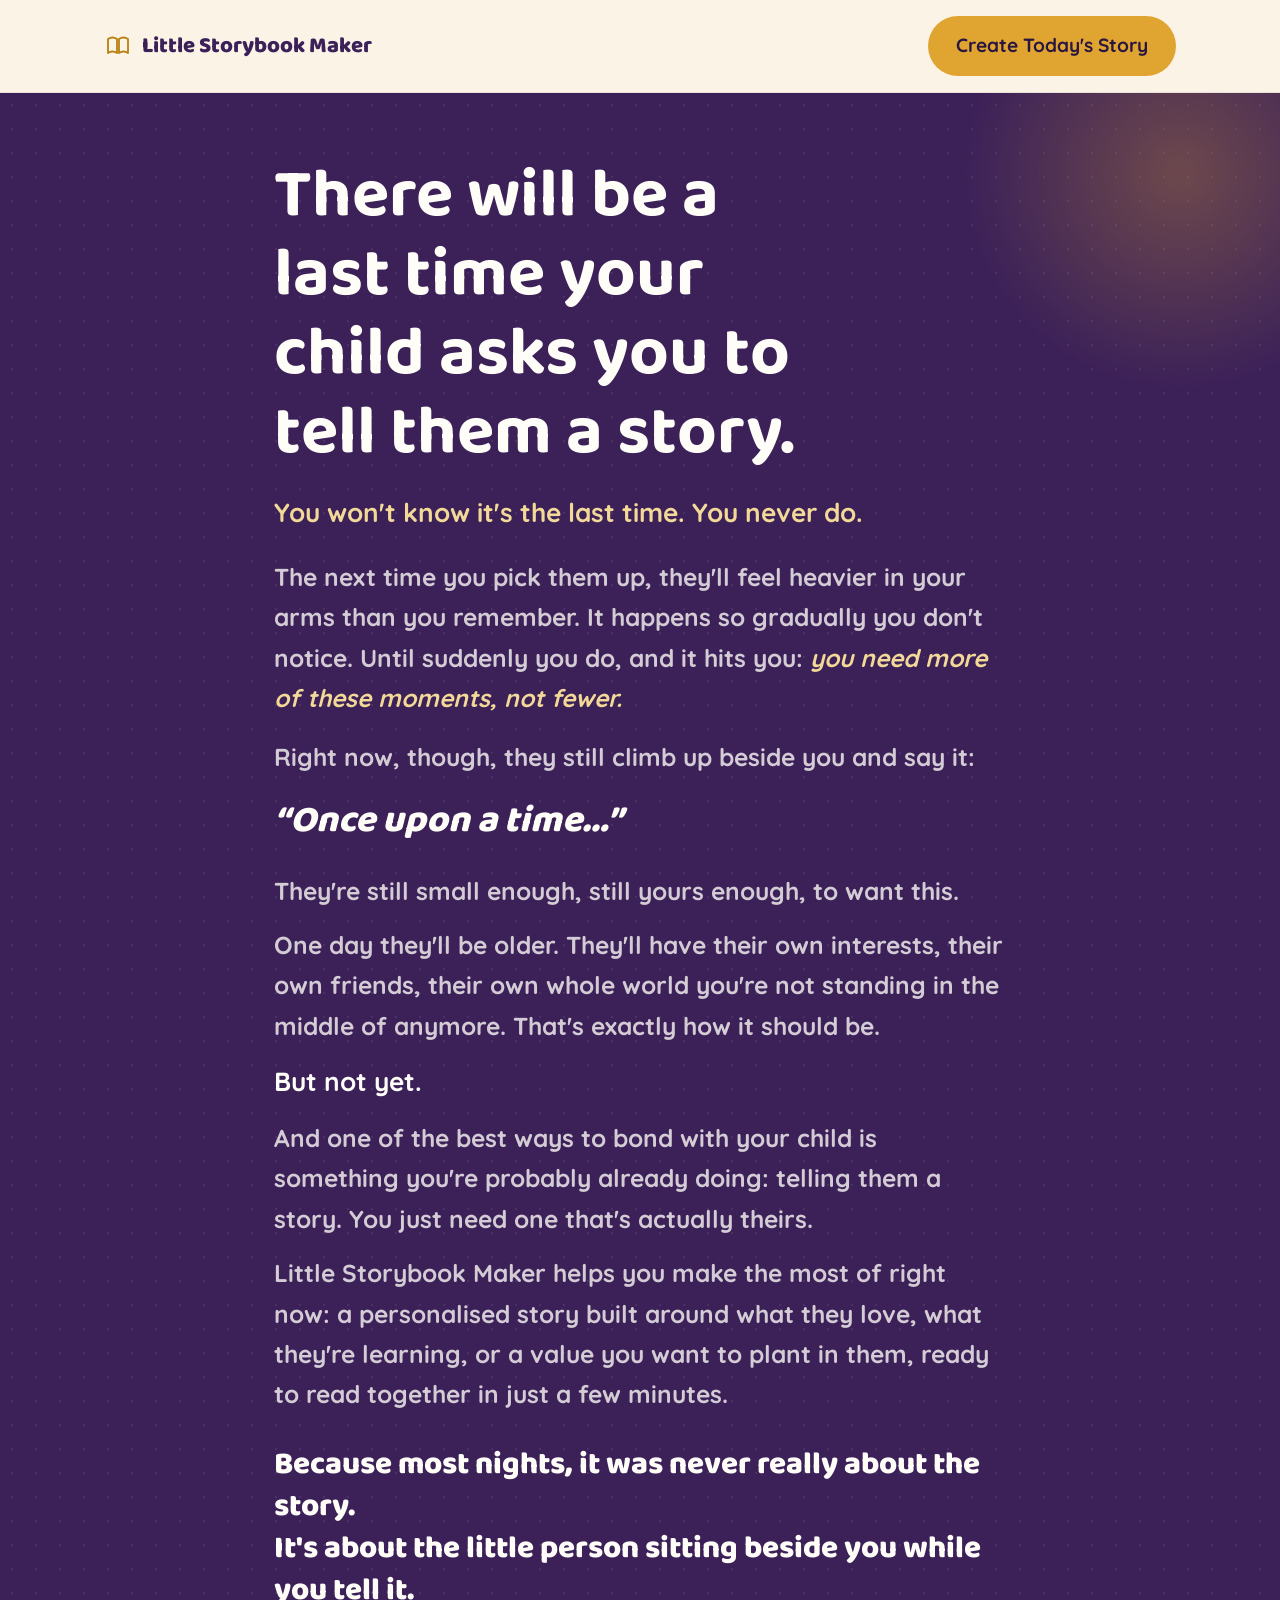
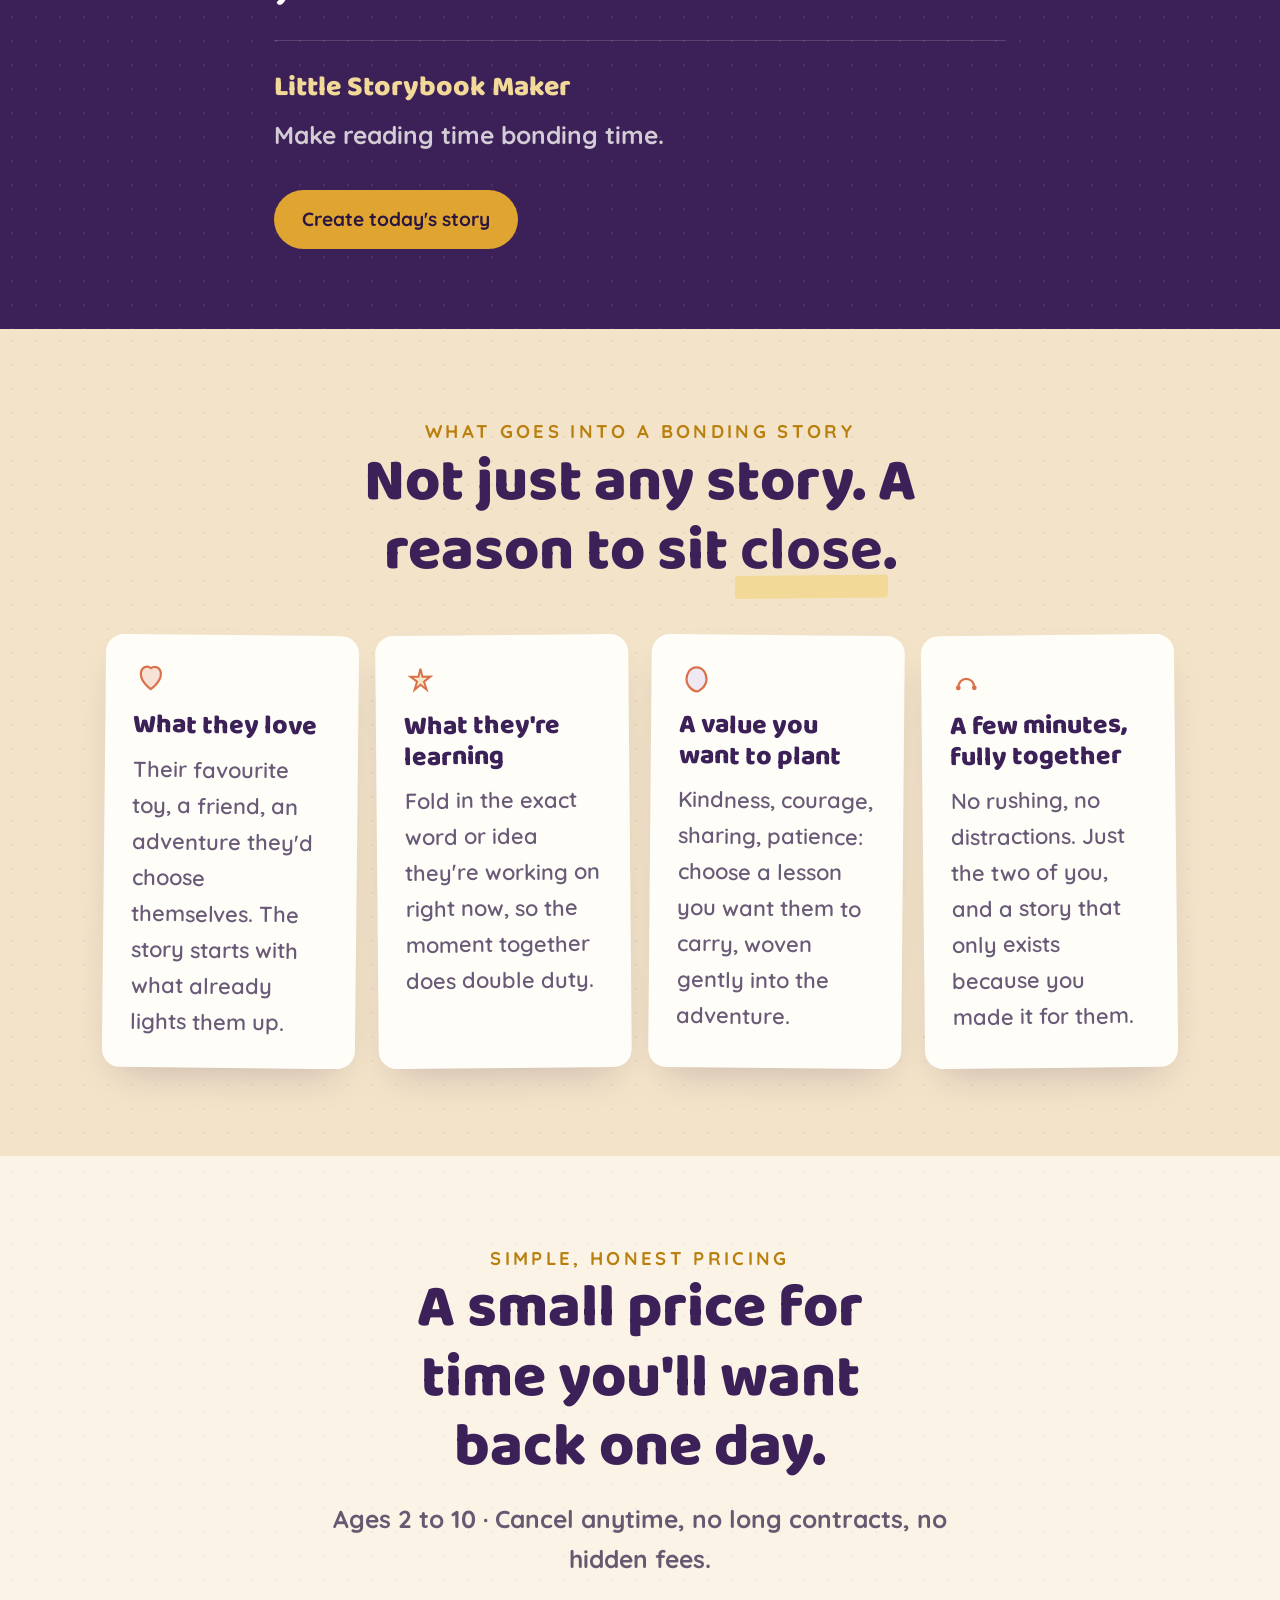
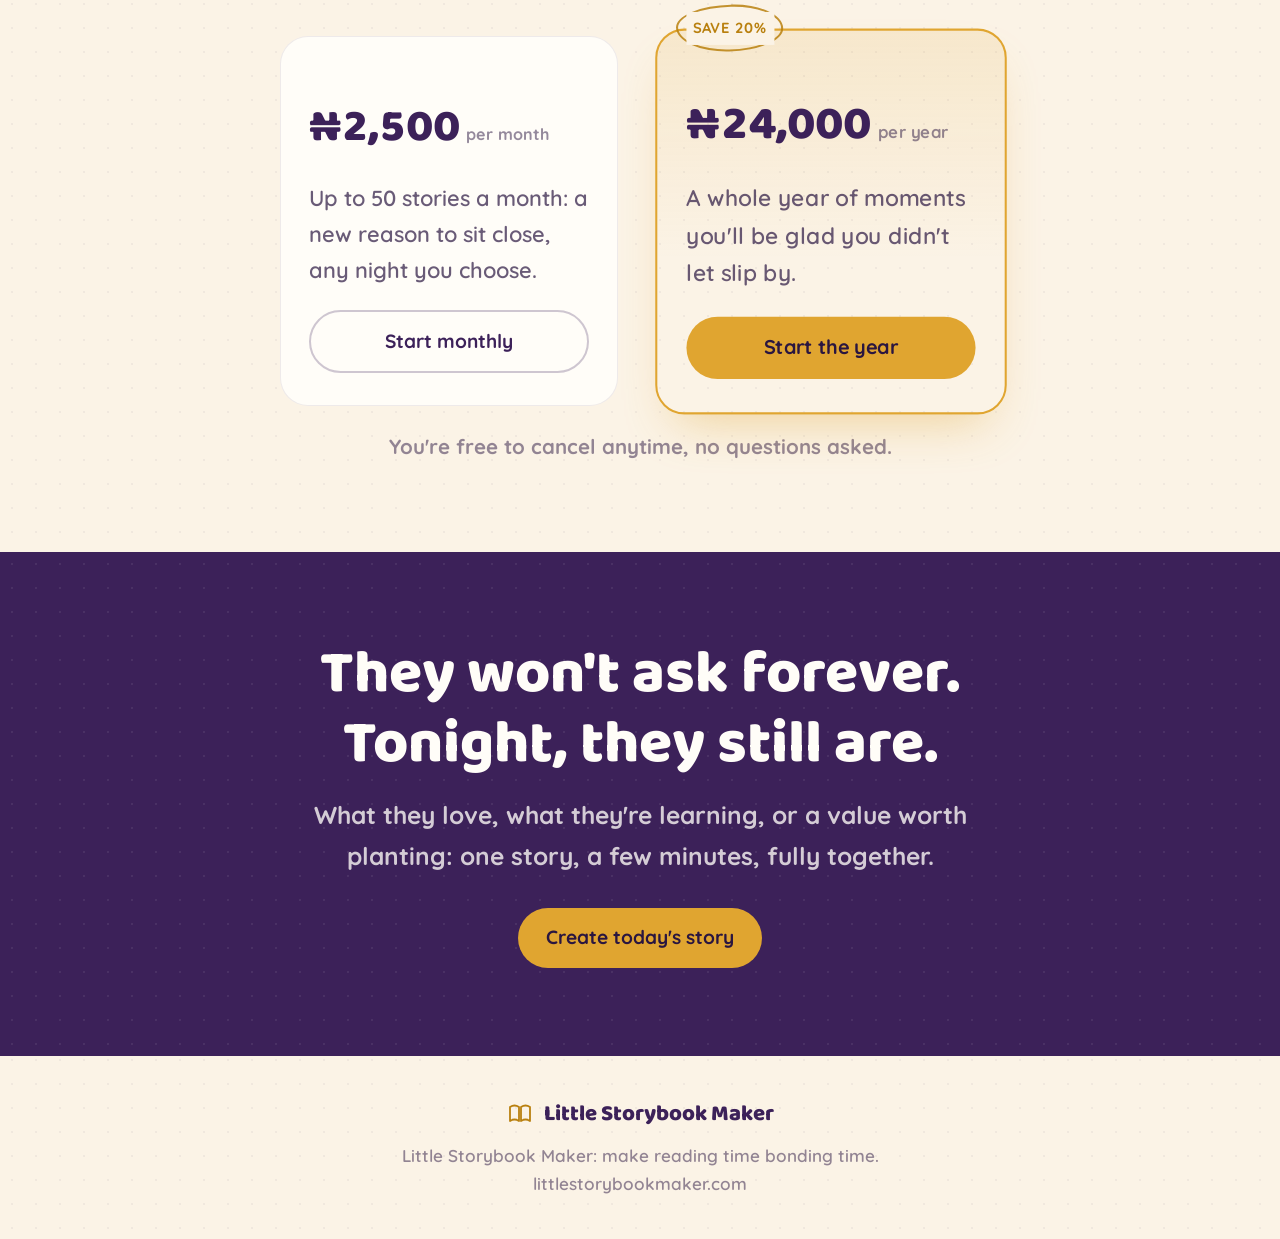
==== bonding-verbatim.html @ 95cf7bc8 "Add bonding-verbatim page and scale up type across all pages New bonding-verbatim.html: a literal, u" ====
<!doctype html>
<html lang="en">
<head>
<meta charset="utf-8" />
<meta name="viewport" content="width=device-width, initial-scale=1" />
<title>Little Storybook Maker: There Will Be A Last Time They Ask For A Story</title>
<meta name="description" content="You won't know it's the last time. Make reading time bonding time: a personalised story built around what they love, what they're learning, and a value you want to plant in them." />
<link rel="preconnect" href="https://fonts.googleapis.com" />
<link rel="preconnect" href="https://fonts.gstatic.com" crossorigin />
<link href="https://fonts.googleapis.com/css2?family=Baloo+2:wght@500;600;700;800&family=Quicksand:wght@500;600;700;800&display=swap" rel="stylesheet" />
<link rel="stylesheet" href="assets/brand.css" />
<style>
  /* bigger, bolder type for this page only. Base +20% pass, plus a further +5% on top (h1 included this round). */
  body { font-size: 1.323rem; font-weight: 600; }
  h1 { font-size: clamp(2.73rem, 5.67vw, 4.305rem); }
  h2 { font-size: clamp(2.583rem, 5.04vw, 3.78rem); font-weight: 800; }
  .eyebrow { font-size: 1.155rem; font-weight: 800; }
  .lede { font-size: 1.533rem; font-weight: 700; }
  .hero-note { font-size: 1.281rem; font-weight: 700; }
  .nav-brand { font-size: 1.386rem; font-weight: 800; }
  .btn { font-size: 1.197rem; font-weight: 800; }
  .card h3 { font-size: 1.659rem; font-weight: 800; }
  .card p { font-size: 1.365rem; font-weight: 600; }
  .plan-price { font-size: 2.835rem; font-weight: 800; }
  .plan-price span { font-size: 1.008rem; font-weight: 700; }
  .plan-body { font-size: 1.365rem; font-weight: 600; }
  .plan-badge { font-size: 0.882rem; font-weight: 800; }
  footer { font-size: 1.071rem; font-weight: 600; }
</style>
</head>
<body>

<nav class="nav">
  <div class="wrap">
    <a href="#top" class="nav-brand"><svg class="nav-logo" viewBox="0 0 28 28" fill="none" aria-hidden="true"><path d="M4 7c3-2 6-2 9 0v14c-3-2-6-2-9 0Z" stroke="currentColor" stroke-width="1.8" stroke-linejoin="round"/><path d="M24 7c-3-2-6-2-9 0v14c3-2 6-2 9 0Z" stroke="currentColor" stroke-width="1.8" stroke-linejoin="round"/></svg>Little Storybook Maker</a>
    <a href="https://littlestorybookmaker.com/" class="btn btn-gold nav-cta">Create Today's Story</a>
  </div>
</nav>

<header class="hero band-purple" id="top">
  <div class="wrap">
    <div>
      <h1>There will be a last time your child asks you to tell them a story.</h1>
      <p style="margin-top:18px;font-weight:800;color:var(--gold-soft);font-size:1.638rem;">You won't know it's the last time. You never do.</p>

      <p class="lede" style="margin-top:22px;">The next time you pick them up, they'll feel heavier in your arms than you remember. It happens so gradually you don't notice. Until suddenly you do, and it hits you: <em style="color:var(--gold-soft);">you need more of these moments, not fewer.</em></p>

      <p class="lede" style="margin-top:18px;">Right now, though, they still climb up beside you and say it:</p>

      <p style="margin-top:14px;font-family:var(--font-display);font-size:2.331rem;font-weight:800;font-style:italic;color:var(--cloud);">“Once upon a time…”</p>

      <p class="lede" style="margin-top:18px;">They're still small enough, still yours enough, to want this.</p>

      <p class="lede" style="margin-top:14px;">One day they'll be older. They'll have their own interests, their own friends, their own whole world you're not standing in the middle of anymore. That's exactly how it should be.</p>

      <p style="margin-top:14px;font-weight:800;color:var(--cloud);font-size:1.638rem;">But not yet.</p>

      <p class="lede" style="margin-top:14px;">And one of the best ways to bond with your child is something you're probably already doing: telling them a story. You just need one that's actually theirs.</p>

      <p class="lede" style="margin-top:14px;">Little Storybook Maker helps you make the most of right now: a personalised story built around what they love, what they're learning, or a value you want to plant in them, ready to read together in just a few minutes.</p>

      <p style="margin-top:28px;font-family:var(--font-display);font-weight:800;font-size:1.953rem;color:var(--cloud);line-height:1.35;">Because most nights, it was never really about the story.<br>It's about the little person sitting beside you while you tell it.</p>

      <div style="margin-top:28px;padding-top:24px;border-top:1px solid rgba(255,253,248,0.15);">
        <p style="font-family:var(--font-display);font-weight:800;font-size:1.764rem;color:var(--gold-soft);">Little Storybook Maker</p>
        <p class="lede" style="margin-top:4px;">Make reading time bonding time.</p>
        <div class="hero-actions">
          <a href="https://littlestorybookmaker.com/" class="btn btn-gold">Create today's story</a>
        </div>
      </div>
    </div>
  </div>
</header>

<section class="band-sand" id="what">
  <div class="wrap">
    <div class="section-head" data-reveal>
      <p class="eyebrow">What goes into a bonding story</p>
      <h2>Not just any story. A reason to sit <span class="hl">close</span>.</h2>
    </div>
    <div class="card-row" data-reveal>
      <div class="card">
        <svg class="icon" viewBox="0 0 34 34" fill="none"><path d="M17 6 C21 3 27 5 27 12 C27 20 17 27 17 27 C17 27 7 20 7 12 C7 5 13 3 17 6 Z" stroke="currentColor" stroke-width="2.2" fill="var(--coral)" fill-opacity="0.2"/></svg>
        <h3>What they love</h3>
        <p>Their favourite toy, a friend, an adventure they'd choose themselves. The story starts with what already lights them up.</p>
      </div>
      <div class="card">
        <svg class="icon" viewBox="0 0 34 34" fill="none"><path d="M17 5 L19 13 L27 13 L20.5 18 L23 26 L17 21 L11 26 L13.5 18 L7 13 L15 13 Z" stroke="currentColor" stroke-width="2" fill="var(--gold)" fill-opacity="0.25"/></svg>
        <h3>What they're learning</h3>
        <p>Fold in the exact word or idea they're working on right now, so the moment together does double duty.</p>
      </div>
      <div class="card">
        <svg class="icon" viewBox="0 0 34 34" fill="none"><path d="M17 5 C24 5 27 12 27 17 C27 24 20 29 17 29 C14 29 7 24 7 17 C7 12 10 5 17 5 Z" stroke="currentColor" stroke-width="2.2" fill="var(--lavender)" fill-opacity="0.3"/></svg>
        <h3>A value you want to plant</h3>
        <p>Kindness, courage, sharing, patience: choose a lesson you want them to carry, woven gently into the adventure.</p>
      </div>
      <div class="card">
        <svg class="icon" viewBox="0 0 34 34" fill="none"><path d="M9 24 C9 12 25 12 25 24" stroke="currentColor" stroke-width="2.2" fill="none"/><circle cx="9" cy="24" r="2.4" fill="var(--coral)"/><circle cx="25" cy="24" r="2.4" fill="var(--coral)"/></svg>
        <h3>A few minutes, fully together</h3>
        <p>No rushing, no distractions. Just the two of you, and a story that only exists because you made it for them.</p>
      </div>
    </div>
  </div>
</section>

<section id="pricing">
  <div class="wrap">
    <div class="section-head" data-reveal>
      <p class="eyebrow">Simple, honest pricing</p>
      <h2>A small price for time you'll want back one day.</h2>
      <p class="lede">Ages 2 to 10 · Cancel anytime, no long contracts, no hidden fees.</p>
    </div>
    <div class="pricing-grid two-up" data-reveal>
      <div class="plan">
        <div class="plan-price">₦2,500<span>per month</span></div>
        <p class="plan-body">Up to 50 stories a month: a new reason to sit close, any night you choose.</p>
        <a href="https://littlestorybookmaker.com/" class="btn btn-ghost btn-block">Start monthly</a>
      </div>
      <div class="plan plan-lifetime">
        <span class="plan-badge scribble">Save 20%</span>
        <div class="plan-price">₦24,000<span>per year</span></div>
        <p class="plan-body">A whole year of moments you'll be glad you didn't let slip by.</p>
        <a href="https://littlestorybookmaker.com/" class="btn btn-gold btn-block">Start the year</a>
      </div>
    </div>
    <p class="hero-note" style="text-align:center;margin-top:24px;">You're free to cancel anytime, no questions asked.</p>
  </div>
</section>

<section class="band-purple final-cta">
  <div class="wrap" data-reveal>
    <h2>They won't ask forever. Tonight, they still are.</h2>
    <p class="lede">What they love, what they're learning, or a value worth planting: one story, a few minutes, fully together.</p>
    <div class="hero-actions">
      <a href="https://littlestorybookmaker.com/" class="btn btn-gold">Create today's story</a>
    </div>
  </div>
</section>

<footer>
  <div class="wrap">
    <div class="nav-brand"><svg class="nav-logo" viewBox="0 0 28 28" fill="none" aria-hidden="true"><path d="M4 7c3-2 6-2 9 0v14c-3-2-6-2-9 0Z" stroke="currentColor" stroke-width="1.8" stroke-linejoin="round"/><path d="M24 7c-3-2-6-2-9 0v14c3-2 6-2 9 0Z" stroke="currentColor" stroke-width="1.8" stroke-linejoin="round"/></svg>Little Storybook Maker</div>
    <p>Little Storybook Maker: make reading time bonding time.</p>
    <p>littlestorybookmaker.com</p>
  </div>
</footer>

<script src="assets/main.js"></script>
</body>
</html>
---- assets/brand.css ----
/* Little Story Book Maker — shared campaign brand system, v3
   Cream/sand storybook world: deep purple ink, gold accents.
   No illustrations — visual interest comes from motion: an ambient
   drifting glow behind each hero, a highlighter-pen underline that
   paints itself in, staggered card/list reveals, and button shimmer. */

:root {
  --cream: #fbf3e6;
  --sand: #f3e3c9;
  --sand-deep: #e9d3ab;
  --purple: #3c2159;
  --purple-deep: #2a1640;
  --purple-mid: #6b3fa0;
  --lavender: #cdb8ea;
  --lavender-soft: #e4d7f5;
  --gold: #e0a530;
  --gold-deep: #b9800f;
  --gold-soft: #f3d998;
  --coral: #d9714a;
  --leaf: #4d7c5f;
  --ink: #2a1640;
  --ink-soft: rgba(42, 22, 64, 0.7);
  --ink-faint: rgba(42, 22, 64, 0.5);
  --cloud: #fffdf8;

  --font-display: "Baloo 2", ui-rounded, "Segoe UI", sans-serif;
  --font-body: "Quicksand", "Segoe UI", sans-serif;

  --radius-lg: 28px;
  --radius-md: 18px;
  --radius-pill: 999px;

  --shadow-card: 0 18px 40px -18px rgba(42, 22, 64, 0.25);
  --dots: radial-gradient(rgba(60, 33, 89, 0.055) 1px, transparent 1.5px);
  --dots-dark: radial-gradient(rgba(255, 253, 248, 0.07) 1px, transparent 1.5px);
}

* {
  box-sizing: border-box;
}

html {
  scroll-behavior: smooth;
}

@media (prefers-reduced-motion: reduce) {
  html {
    scroll-behavior: auto;
  }
  * {
    animation-duration: 0.01ms !important;
    animation-iteration-count: 1 !important;
    transition-duration: 0.01ms !important;
    scroll-behavior: auto !important;
  }
}

body {
  margin: 0;
  background-color: var(--cream);
  background-image: var(--dots);
  background-size: 24px 24px;
  color: var(--ink);
  font-family: var(--font-body);
  font-size: 1.05rem;
  line-height: 1.65;
  -webkit-font-smoothing: antialiased;
  overflow-x: hidden;
}

img,
svg {
  max-width: 100%;
  display: block;
}

h1,
h2,
h3 {
  font-family: var(--font-display);
  color: var(--purple);
  line-height: 1.15;
  margin: 0;
  text-wrap: balance;
}

h1 {
  font-size: clamp(2.25rem, 4.6vw, 3.6rem);
  font-weight: 700;
}

h2 {
  font-size: clamp(1.75rem, 3.2vw, 2.5rem);
  font-weight: 700;
}

h3 {
  font-size: 1.35rem;
  font-weight: 700;
}

p {
  margin: 0;
}

a {
  color: inherit;
  text-decoration: none;
}

.eyebrow {
  font-family: var(--font-body);
  font-weight: 700;
  font-size: 0.78rem;
  letter-spacing: 0.18em;
  text-transform: uppercase;
  color: var(--gold-deep);
}

/* --- highlighted vocabulary word motif: paints itself in --- */
.hl {
  position: relative;
  white-space: nowrap;
  font-weight: 700;
  color: var(--purple);
}

.hl::after {
  content: "";
  position: absolute;
  left: -0.08em;
  right: -0.08em;
  bottom: 0.03em;
  height: 0.38em;
  background: var(--gold-soft);
  border-radius: 3px;
  z-index: -1;
  transform: scaleX(0) rotate(-0.6deg);
  transform-origin: left center;
  animation: paintIn 0.7s cubic-bezier(0.65, 0, 0.35, 1) 0.5s both;
}

.hl-lavender::after {
  background: var(--lavender-soft);
}

@keyframes paintIn {
  to {
    transform: scaleX(1) rotate(-0.6deg);
  }
}

/* --- hand-drawn scribble circle, replaces pill badges --- */
.scribble {
  position: relative;
  display: inline-block;
}

.scribble::before {
  content: "";
  position: absolute;
  inset: -0.5em -0.7em;
  border: 2px solid currentColor;
  border-radius: 52% 48% 51% 49% / 46% 53% 47% 54%;
  transform: rotate(-1.4deg);
  opacity: 0.85;
  z-index: -1;
}

@keyframes badgeBreathe {
  0%,
  100% {
    transform: scale(1) rotate(-1.4deg);
  }
  50% {
    transform: scale(1.06) rotate(-1.4deg);
  }
}

.plan-badge.scribble::before {
  animation: badgeBreathe 2.6s ease-in-out infinite;
}

/* --- layout shell --- */
.wrap {
  max-width: 1120px;
  margin: 0 auto;
  padding: 0 24px;
}

section {
  position: relative;
  padding: 88px 0;
}

@media (max-width: 640px) {
  section {
    padding: 64px 0;
  }
}

/* --- sticky nav --- */
.nav {
  position: sticky;
  top: 0;
  z-index: 40;
  background: rgba(251, 243, 230, 0.9);
  backdrop-filter: blur(10px);
  border-bottom: 1px solid rgba(42, 22, 64, 0.08);
  transition: box-shadow 0.25s ease, background 0.25s ease;
}

.nav.scrolled {
  background: rgba(251, 243, 230, 0.97);
  box-shadow: 0 8px 24px -16px rgba(42, 22, 64, 0.35);
}

.nav .wrap {
  display: flex;
  align-items: center;
  justify-content: space-between;
  gap: 12px;
  padding-top: 16px;
  padding-bottom: 16px;
}

.nav-brand {
  font-family: var(--font-display);
  font-weight: 700;
  font-size: 1.1rem;
  color: var(--purple);
  display: flex;
  align-items: center;
  gap: 10px;
  min-width: 0;
  white-space: nowrap;
  overflow: hidden;
  text-overflow: ellipsis;
}

.nav-logo {
  flex: none;
  width: 28px;
  height: 28px;
  color: var(--gold-deep);
}

.nav-cta {
  display: inline-flex;
  flex: none;
  white-space: nowrap;
}

@media (max-width: 640px) {
  .nav .nav-cta {
    display: none;
  }
  .nav-brand {
    font-size: 1.02rem;
  }
}

/* --- buttons --- */
.btn {
  position: relative;
  display: inline-flex;
  align-items: center;
  justify-content: center;
  gap: 8px;
  padding: 14px 28px;
  border-radius: var(--radius-pill);
  font-family: var(--font-body);
  font-weight: 700;
  font-size: 0.95rem;
  white-space: nowrap;
  border: none;
  cursor: pointer;
  overflow: hidden;
  transition: transform 0.2s ease, box-shadow 0.2s ease, background 0.2s ease;
}

.btn-gold {
  background: var(--gold);
  color: var(--purple-deep);
}

.btn-gold::before {
  content: "";
  position: absolute;
  inset: 0;
  background: linear-gradient(
    115deg,
    transparent 30%,
    rgba(255, 255, 255, 0.55) 48%,
    rgba(255, 255, 255, 0.55) 52%,
    transparent 70%
  );
  transform: translateX(-120%);
}

.btn-gold:hover {
  background: var(--gold-deep);
  transform: translateY(-3px);
  box-shadow: 0 14px 26px -10px rgba(185, 128, 15, 0.55);
}

.btn-gold:hover::before {
  transform: translateX(120%);
  transition: transform 0.7s ease;
}

.btn-gold:active {
  transform: translateY(-1px);
}

.btn-ghost {
  background: transparent;
  color: var(--purple);
  border: 2px solid rgba(60, 33, 89, 0.25);
}

.btn-ghost:hover {
  border-color: var(--purple);
  background: rgba(60, 33, 89, 0.05);
  transform: translateY(-2px);
}

.btn-block {
  width: 100%;
}

/* --- text link with drawn arrow, replaces second pill button --- */
.link-arrow {
  display: inline-flex;
  align-items: center;
  gap: 6px;
  font-weight: 700;
  color: var(--purple);
  border-bottom: 2px solid var(--gold);
  padding-bottom: 2px;
  transition: gap 0.15s ease, color 0.15s ease;
}

.link-arrow:hover {
  gap: 10px;
  color: var(--gold-deep);
}

/* --- hero: ambient drifting glow, no illustration --- */
.hero {
  position: relative;
  overflow: hidden;
  padding-top: 64px;
  padding-bottom: 80px;
}

.hero::before {
  content: "";
  position: absolute;
  top: -140px;
  right: -120px;
  width: 440px;
  height: 440px;
  border-radius: 50%;
  background: radial-gradient(circle, rgba(224, 165, 48, 0.38) 0%, rgba(224, 165, 48, 0) 70%);
  filter: blur(6px);
  animation: drift 13s ease-in-out infinite;
  pointer-events: none;
  z-index: 0;
}

.band-purple.hero::before {
  background: radial-gradient(circle, rgba(224, 165, 48, 0.3) 0%, rgba(224, 165, 48, 0) 70%);
}

@keyframes drift {
  0%,
  100% {
    transform: translate(0, 0);
  }
  50% {
    transform: translate(-24px, 22px);
  }
}

.hero .wrap {
  position: relative;
  z-index: 1;
  max-width: 780px;
}

.hero h1,
.hero .hero-kicker,
.hero .hero-sub,
.hero .hero-actions,
.hero .hero-note,
.hero .lede,
.hero > .wrap > div > p {
  opacity: 0;
  animation: heroRise 0.7s cubic-bezier(0.16, 1, 0.3, 1) both;
}

.hero .hero-kicker {
  animation-delay: 0.05s;
}
.hero h1 {
  animation-delay: 0.15s;
}
.hero .hero-sub,
.hero > .wrap > div > p:nth-of-type(1) {
  animation-delay: 0.28s;
}
.hero > .wrap > div > p:nth-of-type(2) {
  animation-delay: 0.36s;
}
.hero > .wrap > div > p:nth-of-type(3) {
  animation-delay: 0.44s;
}
.hero .hero-actions {
  animation-delay: 0.5s;
}

@keyframes heroRise {
  from {
    opacity: 0;
    transform: translateY(16px);
  }
  to {
    opacity: 1;
    transform: translateY(0);
  }
}

.hero-kicker {
  display: inline-block;
  font-weight: 700;
  font-size: 0.85rem;
  color: var(--coral);
  margin-bottom: 28px;
  padding: 6px 4px;
  line-height: 1.4;
}

.hero-kicker.scribble::before {
  inset: -8px -16px;
  border-radius: 999px;
  transform: rotate(-0.8deg);
}

.hero h1 {
  max-width: 16ch;
}

.hero-sub {
  margin-top: 22px;
  max-width: 52ch;
  font-size: 1.15rem;
  color: var(--ink-soft);
}

.hero-actions {
  margin-top: 34px;
  display: flex;
  flex-wrap: wrap;
  gap: 24px;
  align-items: center;
}

.hero-note {
  font-size: 0.85rem;
  color: var(--ink-faint);
}

/* --- reveal-on-scroll --- */
[data-reveal] {
  opacity: 0;
  transform: translateY(18px);
  transition: opacity 0.6s ease, transform 0.6s ease;
}

[data-reveal].is-visible {
  opacity: 1;
  transform: translateY(0);
}

/* --- generic content blocks --- */
.section-head {
  max-width: 640px;
  margin: 0 auto 48px;
  text-align: center;
}

.section-head.left {
  margin: 0 0 40px;
  text-align: left;
}

.lede {
  margin-top: 16px;
  font-size: 1.05rem;
  color: var(--ink-soft);
}

.point-list {
  list-style: none;
  margin: 28px 0 0;
  padding: 0;
  display: grid;
  gap: 14px;
}

.point-list li {
  display: flex;
  gap: 12px;
  align-items: flex-start;
  font-size: 1.02rem;
  color: var(--ink-soft);
}

.point-list li::before {
  content: "";
  flex: none;
  width: 8px;
  height: 8px;
  margin-top: 8px;
  border-radius: 50%;
  background: var(--gold);
}

/* --- step list: numbered heading + subheading, for real sequences --- */
.step-list {
  list-style: none;
  margin: 32px auto 0;
  padding: 0;
  max-width: 540px;
  display: grid;
  gap: 24px;
}

.step-list li {
  display: flex;
  gap: 18px;
  align-items: flex-start;
}

.step-list .step-num {
  flex: none;
  width: 36px;
  height: 36px;
  border-radius: 50%;
  background: var(--gold-soft);
  color: var(--purple);
  font-family: var(--font-display);
  font-weight: 700;
  font-size: 1.05rem;
  display: flex;
  align-items: center;
  justify-content: center;
}

.step-list h4 {
  font-family: var(--font-display);
  font-size: 1.08rem;
  color: var(--purple);
  margin: 0 0 3px;
}

.step-list p {
  color: var(--ink-soft);
  font-size: 0.95rem;
}

/* --- notebook list: small line-icon + label, staggered reveal --- */
.notebook-list {
  list-style: none;
  margin: 32px 0 0;
  padding: 0;
  display: grid;
  gap: 22px;
  max-width: 640px;
  margin-left: auto;
  margin-right: auto;
}

.notebook-list li {
  display: flex;
  gap: 16px;
  align-items: flex-start;
  opacity: 0;
  transform: translateY(14px);
  transition: opacity 0.5s ease, transform 0.5s ease;
}

.notebook-list.is-visible li,
[data-reveal].is-visible .notebook-list li {
  opacity: 1;
  transform: translateY(0);
}

.notebook-list.is-visible li:nth-child(1),
[data-reveal].is-visible .notebook-list li:nth-child(1) { transition-delay: 0.04s; }
.notebook-list.is-visible li:nth-child(2),
[data-reveal].is-visible .notebook-list li:nth-child(2) { transition-delay: 0.1s; }
.notebook-list.is-visible li:nth-child(3),
[data-reveal].is-visible .notebook-list li:nth-child(3) { transition-delay: 0.16s; }
.notebook-list.is-visible li:nth-child(4),
[data-reveal].is-visible .notebook-list li:nth-child(4) { transition-delay: 0.22s; }
.notebook-list.is-visible li:nth-child(5),
[data-reveal].is-visible .notebook-list li:nth-child(5) { transition-delay: 0.28s; }
.notebook-list.is-visible li:nth-child(6),
[data-reveal].is-visible .notebook-list li:nth-child(6) { transition-delay: 0.34s; }

.notebook-list.two-col {
  grid-template-columns: 1fr 1fr;
  column-gap: 32px;
  max-width: 640px;
}

@media (max-width: 640px) {
  .notebook-list.two-col {
    grid-template-columns: 1fr;
  }
}

.notebook-list .icon {
  flex: none;
  width: 34px;
  height: 34px;
  color: var(--coral);
  transition: transform 0.2s ease;
}

.notebook-list li:hover .icon {
  transform: scale(1.15) rotate(-6deg);
}

.notebook-list h4 {
  font-family: var(--font-display);
  font-size: 1.05rem;
  color: var(--purple);
  margin: 0 0 3px;
}

.notebook-list p {
  color: var(--ink-soft);
  font-size: 0.95rem;
}

.url-text {
  margin-top: 12px;
  font-family: ui-monospace, "SFMono-Regular", Menlo, Consolas, monospace;
  font-size: 0.8rem;
  color: var(--ink-faint);
  word-break: break-all;
  cursor: pointer;
  user-select: all;
  padding: 4px 8px;
  background: rgba(60, 33, 89, 0.05);
  border-radius: 6px;
  display: inline-block;
  transition: background 0.15s ease, color 0.15s ease;
}

.url-text:hover {
  background: rgba(60, 33, 89, 0.1);
  color: var(--purple);
  text-decoration: underline;
}

.card-row {
  display: grid;
  gap: 20px;
  grid-template-columns: repeat(auto-fit, minmax(240px, 1fr));
  margin-top: 40px;
}

.card {
  --rot: 0deg;
  background: var(--cloud);
  border-radius: var(--radius-md);
  padding: 28px;
  box-shadow: var(--shadow-card);
  transform: rotate(var(--rot));
  opacity: 0;
  transition: transform 0.3s ease, box-shadow 0.3s ease, opacity 0.5s ease;
}

[data-reveal].is-visible .card {
  opacity: 1;
}

.card:nth-child(1) { --rot: 0.6deg; }
[data-reveal].is-visible .card:nth-child(1) { transition-delay: 0.04s; }
.card:nth-child(2) { --rot: -0.5deg; }
[data-reveal].is-visible .card:nth-child(2) { transition-delay: 0.1s; }
.card:nth-child(3) { --rot: 0.5deg; }
[data-reveal].is-visible .card:nth-child(3) { transition-delay: 0.16s; }
.card:nth-child(4) { --rot: -0.6deg; }
[data-reveal].is-visible .card:nth-child(4) { transition-delay: 0.22s; }

.card:hover {
  transform: rotate(0deg) translateY(-6px);
  box-shadow: 0 26px 44px -18px rgba(42, 22, 64, 0.32);
}

.card .icon {
  width: 34px;
  height: 34px;
  color: var(--coral);
  margin-bottom: 14px;
}

.card h3 {
  margin-bottom: 10px;
  font-size: 1.15rem;
}

.card p {
  color: var(--ink-soft);
  font-size: 0.98rem;
}

/* --- band sections --- */
.band-sand {
  background-color: var(--sand);
  background-image: var(--dots);
  background-size: 24px 24px;
}

.band-purple {
  background-color: var(--purple);
  background-image: var(--dots-dark);
  background-size: 24px 24px;
  color: var(--cloud);
}

.band-purple h1,
.band-purple h2,
.band-purple h3 {
  color: var(--cloud);
}

.band-purple .hero-kicker {
  color: var(--gold-soft);
}

.band-purple .hero-note {
  color: rgba(255, 253, 248, 0.55);
}

.band-purple .lede,
.band-purple p {
  color: rgba(255, 253, 248, 0.78);
}

.band-purple .hl {
  color: var(--gold-soft);
}

.band-purple .hl::after {
  background: rgba(224, 165, 48, 0.28);
}

/* --- pricing --- */
.pricing-grid {
  display: grid;
  gap: 44px;
  grid-template-columns: repeat(3, 1fr);
  margin-top: 56px;
  align-items: stretch;
}

.pricing-grid.two-up {
  grid-template-columns: repeat(2, 1fr);
  max-width: 720px;
  margin-left: auto;
  margin-right: auto;
}

@media (max-width: 900px) {
  .pricing-grid,
  .pricing-grid.two-up {
    grid-template-columns: 1fr;
    max-width: 420px;
    margin-left: auto;
    margin-right: auto;
  }
}

.plan {
  background: var(--cloud);
  border-radius: var(--radius-lg);
  padding: 32px 28px;
  border: 1px solid rgba(42, 22, 64, 0.08);
  display: flex;
  flex-direction: column;
  position: relative;
  transition: transform 0.25s ease, box-shadow 0.25s ease;
}

.plan:hover {
  transform: translateY(-6px);
  box-shadow: 0 26px 44px -18px rgba(42, 22, 64, 0.3);
}

.plan-badge {
  position: absolute;
  top: -18px;
  left: 28px;
  padding: 4px 6px;
  font-size: 0.7rem;
  font-weight: 700;
  letter-spacing: 0.04em;
  text-transform: uppercase;
  color: var(--purple);
  background: var(--cream);
}

.plan-name {
  font-family: var(--font-display);
  font-weight: 700;
  font-size: 1.3rem;
  color: var(--purple);
}

.plan-tagline {
  margin-top: 4px;
  font-weight: 700;
  font-size: 0.92rem;
  color: var(--gold-deep);
}

.plan-body {
  margin-top: 14px;
  flex: 1;
  font-size: 0.95rem;
  color: var(--ink-soft);
}

.plan-price {
  margin-top: 22px;
  font-family: var(--font-display);
  font-size: 2rem;
  font-weight: 700;
  color: var(--purple);
  font-variant-numeric: tabular-nums;
}

.plan-price span {
  font-family: var(--font-body);
  font-weight: 600;
  font-size: 0.8rem;
  color: var(--ink-faint);
  margin-left: 6px;
}

.plan .btn {
  margin-top: 22px;
}

.plan-lifetime {
  background: linear-gradient(180deg, rgba(224, 165, 48, 0.14), transparent 60%);
  border: 2px solid var(--gold);
  box-shadow: 0 24px 48px -20px rgba(224, 165, 48, 0.45);
  transform: scale(1.04);
  z-index: 1;
}

.plan-lifetime:hover {
  transform: scale(1.04) translateY(-6px);
}

.plan-lifetime .plan-badge {
  color: var(--gold-deep);
  background: var(--cream);
}

@media (max-width: 900px) {
  .plan-lifetime {
    transform: none;
    order: -1;
  }
  .plan-lifetime:hover {
    transform: translateY(-6px);
  }
}

/* --- FAQ accordion --- */
.faq {
  max-width: 760px;
  margin: 40px auto 0;
  display: grid;
  gap: 12px;
}

.faq details {
  background: var(--cloud);
  border-radius: var(--radius-md);
  padding: 6px 24px;
  box-shadow: var(--shadow-card);
  transition: box-shadow 0.2s ease;
}

.faq details[open] {
  box-shadow: 0 22px 40px -18px rgba(42, 22, 64, 0.28);
}

.faq summary {
  cursor: pointer;
  list-style: none;
  padding: 18px 0;
  font-family: var(--font-display);
  font-weight: 700;
  color: var(--purple);
  display: flex;
  justify-content: space-between;
  align-items: center;
  gap: 16px;
}

.faq summary::-webkit-details-marker {
  display: none;
}

.faq summary::after {
  content: "+";
  flex: none;
  font-size: 1.4rem;
  font-weight: 700;
  color: var(--gold-deep);
  transition: transform 0.2s ease;
}

.faq details[open] summary::after {
  transform: rotate(45deg);
}

.faq p {
  padding: 0 0 20px;
  color: var(--ink-soft);
  font-size: 0.96rem;
}

/* --- final CTA --- */
.final-cta {
  text-align: center;
}

.final-cta h2 {
  max-width: 22ch;
  margin: 0 auto;
}

.final-cta .lede {
  max-width: 48ch;
  margin-left: auto;
  margin-right: auto;
}

.final-cta .hero-actions {
  justify-content: center;
  margin-top: 32px;
}

/* --- footer --- */
footer {
  padding: 40px 0;
  text-align: center;
  color: var(--ink-faint);
  font-size: 0.85rem;
}

footer .nav-brand {
  justify-content: center;
  margin-bottom: 10px;
  white-space: normal;
  overflow: visible;
}

/* --- mobile reading pass: bigger type, centered text, more breathing room --- */
@media (max-width: 640px) {
  body {
    font-size: 1.08rem;
    line-height: 1.75;
  }

  .eyebrow {
    font-size: 0.85rem;
  }

  .hero-note {
    font-size: 0.92rem;
  }

  .lede {
    font-size: 1.1rem;
    margin-top: 20px;
  }

  .notebook-list p,
  .card p,
  .step-list p,
  .plan-body,
  .faq p {
    font-size: 1rem;
  }

  .step-list h4,
  .notebook-list h4 {
    font-size: 1.12rem;
  }

  /* centred hero */
  .hero .wrap > div {
    text-align: center;
  }
  .hero h1,
  .hero-sub {
    margin-left: auto;
    margin-right: auto;
  }
  .hero-actions {
    justify-content: center;
  }

  /* stacked, centred icon rows read easier than a tight left column */
  .notebook-list li,
  .step-list li,
  .point-list li {
    flex-direction: column;
    align-items: center;
    text-align: center;
    gap: 12px;
  }
  .step-list .step-num {
    margin: 0 auto;
  }
  .notebook-list {
    gap: 32px;
  }
  .step-list {
    gap: 34px;
  }
  .point-list {
    gap: 22px;
  }

  /* centred cards */
  .card {
    text-align: center;
  }
  .card .icon {
    margin-left: auto;
    margin-right: auto;
  }

  /* centred pricing cards */
  .plan {
    text-align: center;
  }
  .plan-badge {
    left: 50%;
    transform: translateX(-50%);
  }
}
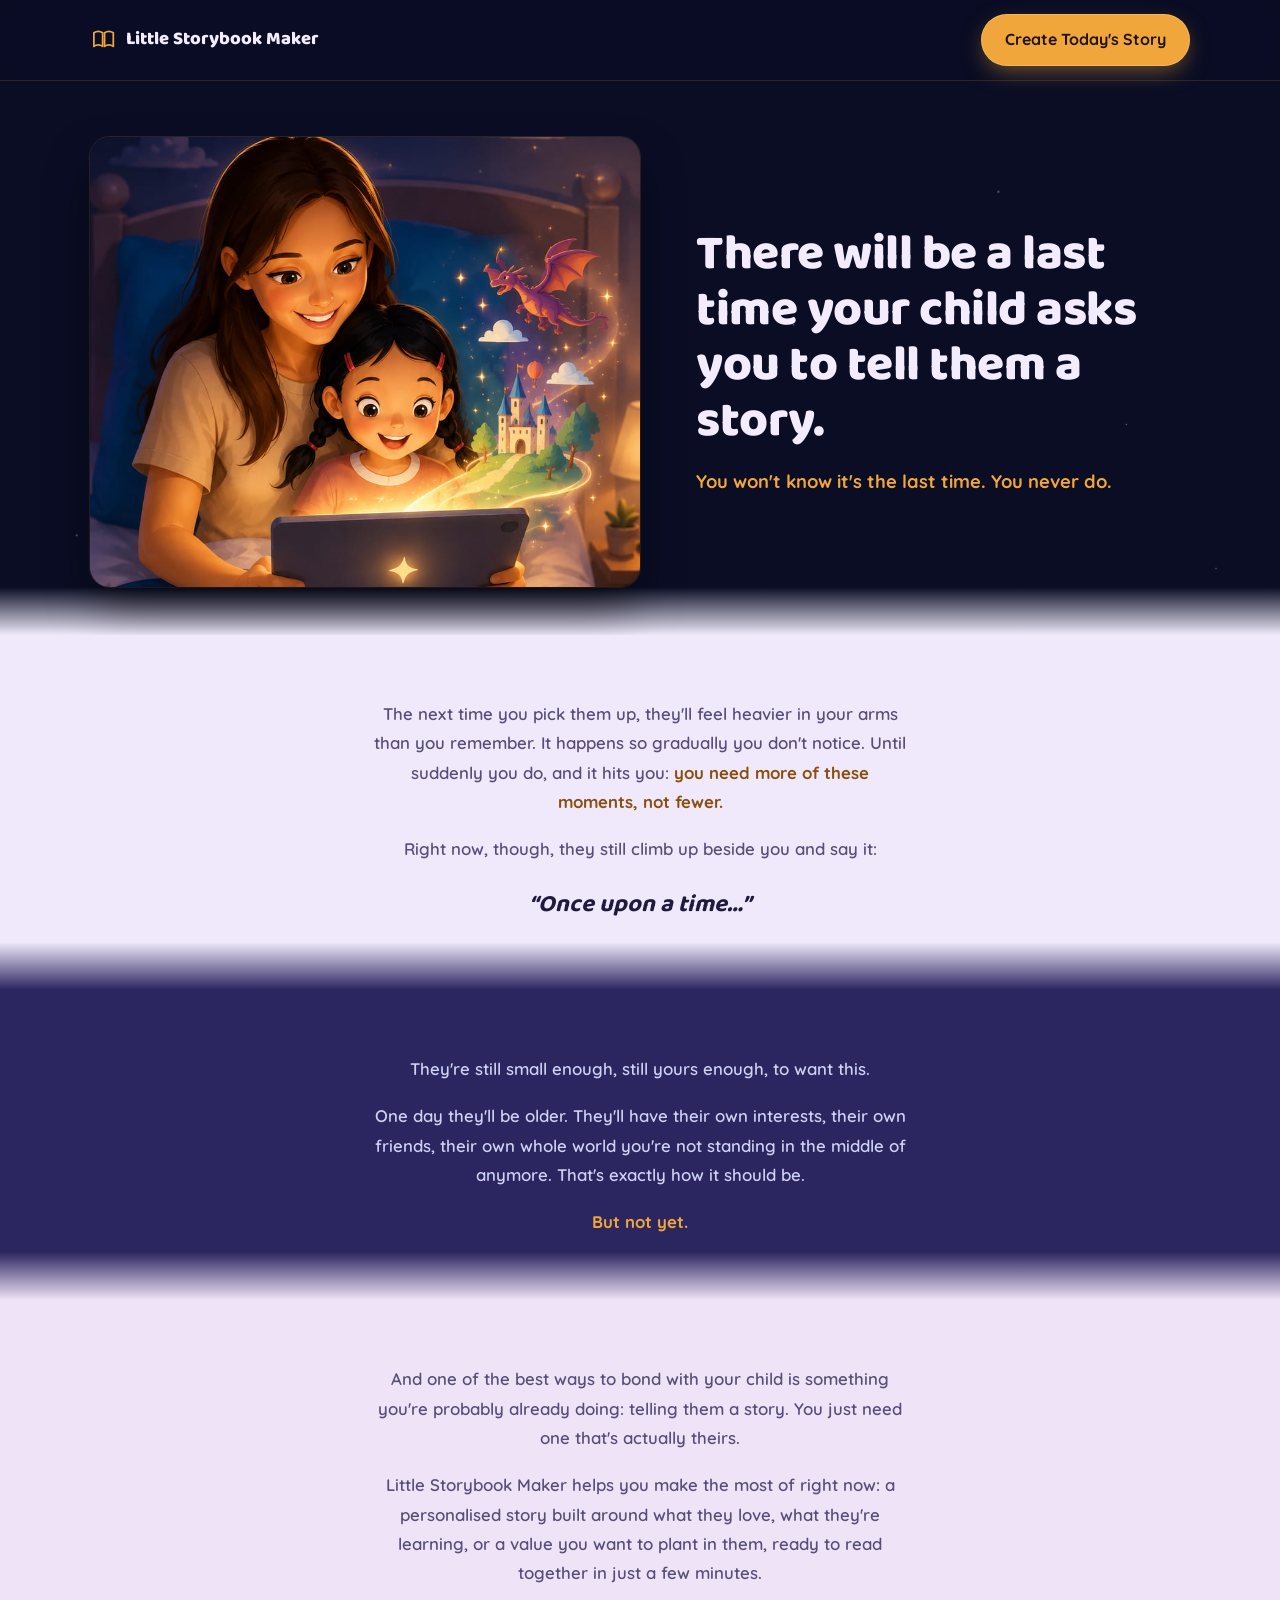
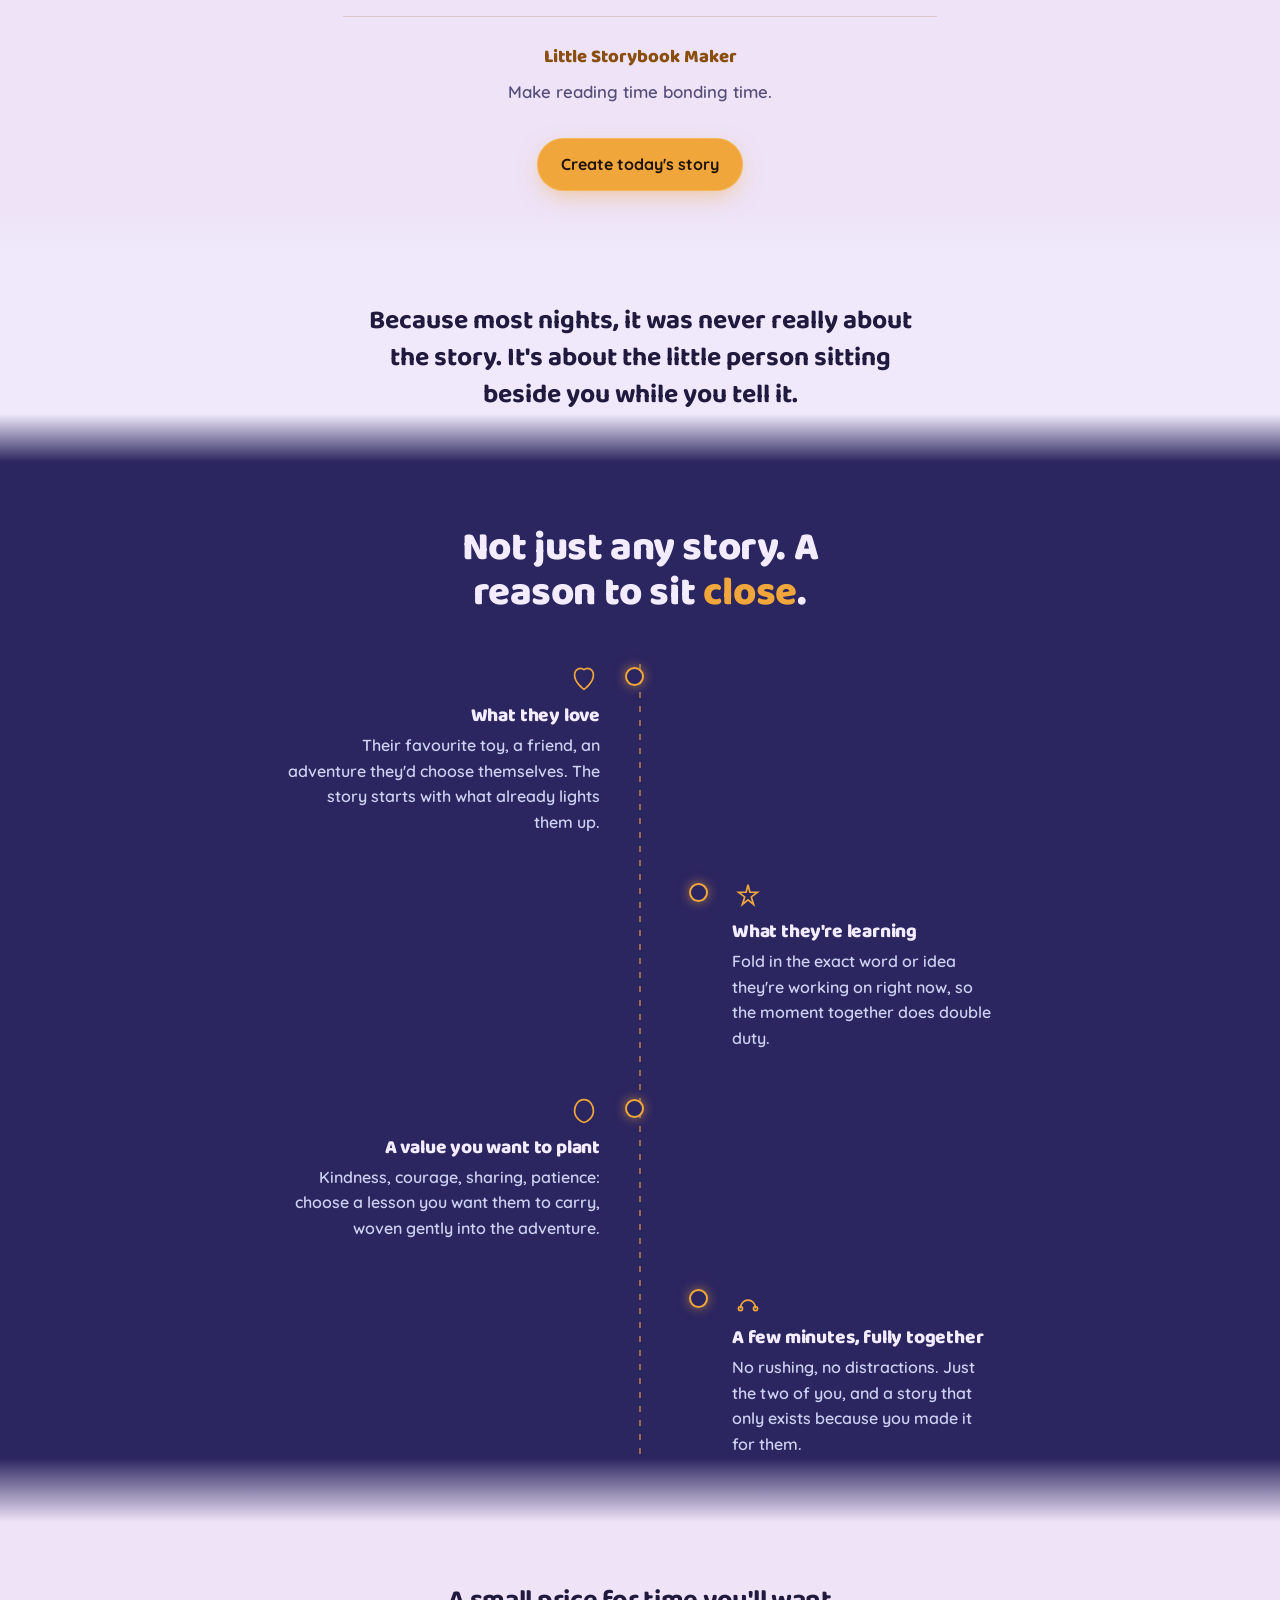
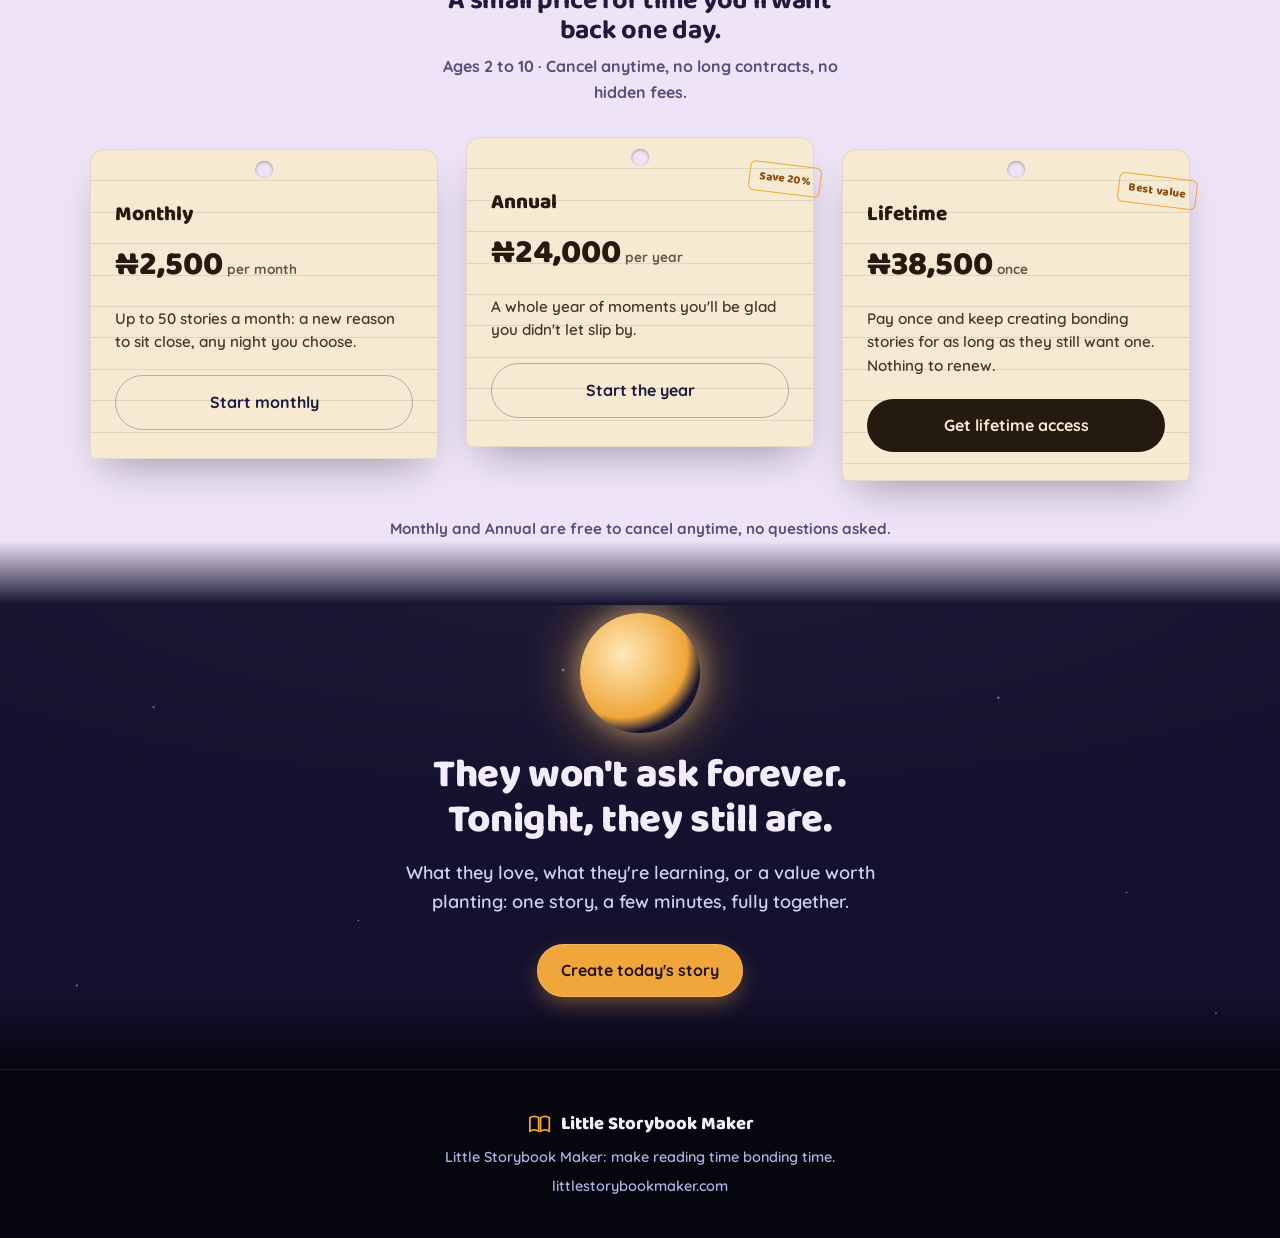
==== commit 1e2f6664: "Redesign campaign pages with a night-sky bedtime-ritual visual system Full visual redesign replacing" ====
--- a/bonding-verbatim.html
+++ b/bonding-verbatim.html
@@ -8,94 +8,100 @@
 <link rel="preconnect" href="https://fonts.googleapis.com" />
 <link rel="preconnect" href="https://fonts.gstatic.com" crossorigin />
 <link href="https://fonts.googleapis.com/css2?family=Baloo+2:wght@500;600;700;800&family=Quicksand:wght@500;600;700;800&display=swap" rel="stylesheet" />
-<link rel="stylesheet" href="assets/brand.css" />
-<style>
-  /* bigger, bolder type for this page only. Base +20% pass, plus a further +5% on top (h1 included this round). */
-  body { font-size: 1.323rem; font-weight: 600; }
-  h1 { font-size: clamp(2.73rem, 5.67vw, 4.305rem); }
-  h2 { font-size: clamp(2.583rem, 5.04vw, 3.78rem); font-weight: 800; }
-  .eyebrow { font-size: 1.155rem; font-weight: 800; }
-  .lede { font-size: 1.533rem; font-weight: 700; }
-  .hero-note { font-size: 1.281rem; font-weight: 700; }
-  .nav-brand { font-size: 1.386rem; font-weight: 800; }
-  .btn { font-size: 1.197rem; font-weight: 800; }
-  .card h3 { font-size: 1.659rem; font-weight: 800; }
-  .card p { font-size: 1.365rem; font-weight: 600; }
-  .plan-price { font-size: 2.835rem; font-weight: 800; }
-  .plan-price span { font-size: 1.008rem; font-weight: 700; }
-  .plan-body { font-size: 1.365rem; font-weight: 600; }
-  .plan-badge { font-size: 0.882rem; font-weight: 800; }
-  footer { font-size: 1.071rem; font-weight: 600; }
-</style>
+<link rel="stylesheet" href="assets/night-theme.css" />
+<!--
+THESIS: The verbatim PDF copy earns a real hero image because the copy itself describes exactly this moment — a mother, a child, and a story coming to life between them.
+OWN-WORLD: Same twilight tone-chain as bonding.html, but the hero pairs the night sky with a real illustrated scene instead of a papercut silhouette: image and heading swap sides by breakpoint (heading first on mobile, image on the left on desktop).
+STORY: A parent reading this exact page recognises the scene in the image as their own tonight, before they've even reached the copy.
+FIRST VIEWPORT: Night-sky gradient, the mother-and-daughter tablet-story illustration, full verbatim headline and copy beside it.
+FORM: Shared night-theme.css system carried over from the approved bonding.html redesign, with a new .hero-split component for the image-paired hero.
+FINISH: unreviewed and undocumented is unfinished; this build ends with the finish review, the verdict, DESIGN.md, and every shipping raster carrying its provenance.
+-->
 </head>
 <body>
 
 <nav class="nav">
   <div class="wrap">
-    <a href="#top" class="nav-brand"><svg class="nav-logo" viewBox="0 0 28 28" fill="none" aria-hidden="true"><path d="M4 7c3-2 6-2 9 0v14c-3-2-6-2-9 0Z" stroke="currentColor" stroke-width="1.8" stroke-linejoin="round"/><path d="M24 7c-3-2-6-2-9 0v14c3-2 6-2 9 0Z" stroke="currentColor" stroke-width="1.8" stroke-linejoin="round"/></svg>Little Storybook Maker</a>
-    <a href="https://littlestorybookmaker.com/" class="btn btn-gold nav-cta">Create Today's Story</a>
+    <a href="#top" class="nav-brand">
+      <svg class="nav-logo" viewBox="0 0 28 28" fill="none" aria-hidden="true"><path d="M4 7c3-2 6-2 9 0v14c-3-2-6-2-9 0Z" stroke="currentColor" stroke-width="1.8" stroke-linejoin="round"/><path d="M24 7c-3-2-6-2-9 0v14c3-2 6-2 9 0Z" stroke="currentColor" stroke-width="1.8" stroke-linejoin="round"/></svg>
+      Little Storybook Maker
+    </a>
+    <a href="https://littlestorybookmaker.com/" class="btn btn-amber nav-cta">Create Today's Story</a>
   </div>
 </nav>
 
-<header class="hero band-purple" id="top">
-  <div class="wrap">
-    <div>
+<header class="hero-split skyband" id="top">
+  <div class="starfield" aria-hidden="true"></div>
+  <div class="wrap hero-split-grid">
+    <div class="hero-media" data-reveal>
+      <img src="assets/images/bonding-hero.jpg" alt="A mother and daughter smiling together in bed at night as they read a personalised story on a tablet, with a dragon and castle glowing to life beside them." width="900" height="1350" />
+    </div>
+    <div class="hero-text">
       <h1>There will be a last time your child asks you to tell them a story.</h1>
-      <p style="margin-top:18px;font-weight:800;color:var(--gold-soft);font-size:1.638rem;">You won't know it's the last time. You never do.</p>
-
-      <p class="lede" style="margin-top:22px;">The next time you pick them up, they'll feel heavier in your arms than you remember. It happens so gradually you don't notice. Until suddenly you do, and it hits you: <em style="color:var(--gold-soft);">you need more of these moments, not fewer.</em></p>
-
-      <p class="lede" style="margin-top:18px;">Right now, though, they still climb up beside you and say it:</p>
-
-      <p style="margin-top:14px;font-family:var(--font-display);font-size:2.331rem;font-weight:800;font-style:italic;color:var(--cloud);">“Once upon a time…”</p>
-
-      <p class="lede" style="margin-top:18px;">They're still small enough, still yours enough, to want this.</p>
-
-      <p class="lede" style="margin-top:14px;">One day they'll be older. They'll have their own interests, their own friends, their own whole world you're not standing in the middle of anymore. That's exactly how it should be.</p>
-
-      <p style="margin-top:14px;font-weight:800;color:var(--cloud);font-size:1.638rem;">But not yet.</p>
-
-      <p class="lede" style="margin-top:14px;">And one of the best ways to bond with your child is something you're probably already doing: telling them a story. You just need one that's actually theirs.</p>
-
-      <p class="lede" style="margin-top:14px;">Little Storybook Maker helps you make the most of right now: a personalised story built around what they love, what they're learning, or a value you want to plant in them, ready to read together in just a few minutes.</p>
-
-      <p style="margin-top:28px;font-family:var(--font-display);font-weight:800;font-size:1.953rem;color:var(--cloud);line-height:1.35;">Because most nights, it was never really about the story.<br>It's about the little person sitting beside you while you tell it.</p>
-
-      <div style="margin-top:28px;padding-top:24px;border-top:1px solid rgba(255,253,248,0.15);">
-        <p style="font-family:var(--font-display);font-weight:800;font-size:1.764rem;color:var(--gold-soft);">Little Storybook Maker</p>
-        <p class="lede" style="margin-top:4px;">Make reading time bonding time.</p>
-        <div class="hero-actions">
-          <a href="https://littlestorybookmaker.com/" class="btn btn-gold">Create today's story</a>
-        </div>
-      </div>
+      <p class="hero-emphasis">You won't know it's the last time. You never do.</p>
     </div>
   </div>
 </header>
 
-<section class="band-sand" id="what">
+<section class="narrative narrative-1">
+  <div class="wrap" data-reveal>
+    <p>The next time you pick them up, they'll feel heavier in your arms than you remember. It happens so gradually you don't notice. Until suddenly you do, and it hits you: <span class="accent">you need more of these moments, not fewer.</span></p>
+    <p>Right now, though, they still climb up beside you and say it:</p>
+    <p class="quote-line">&ldquo;Once upon a time&hellip;&rdquo;</p>
+  </div>
+</section>
+
+<section class="narrative narrative-2">
+  <div class="wrap" data-reveal>
+    <p>They're still small enough, still yours enough, to want this.</p>
+    <p>One day they'll be older. They'll have their own interests, their own friends, their own whole world you're not standing in the middle of anymore. That's exactly how it should be.</p>
+    <p class="accent">But not yet.</p>
+  </div>
+</section>
+
+<section class="narrative narrative-3">
+  <div class="wrap" data-reveal>
+    <p>And one of the best ways to bond with your child is something you're probably already doing: telling them a story. You just need one that's actually theirs.</p>
+    <p>Little Storybook Maker helps you make the most of right now: a personalised story built around what they love, what they're learning, or a value you want to plant in them, ready to read together in just a few minutes.</p>
+    <div class="narrative-signature">
+      <p class="brand-name">Little Storybook Maker</p>
+      <p style="margin-top:.25rem;">Make reading time bonding time.</p>
+      <div class="hero-actions" style="justify-content:center;">
+        <a href="https://littlestorybookmaker.com/" class="btn btn-amber">Create today's story</a>
+      </div>
+    </div>
+  </div>
+</section>
+
+<section class="quoteband">
+  <div class="wrap" data-reveal>
+    <p>Because most nights, it was never really about the story. It's about the little person sitting beside you while you tell it.</p>
+  </div>
+</section>
+
+<section class="section" id="what">
   <div class="wrap">
     <div class="section-head" data-reveal>
-      <p class="eyebrow">What goes into a bonding story</p>
-      <h2>Not just any story. A reason to sit <span class="hl">close</span>.</h2>
+      <h2>Not just any story. A reason to sit <span>close</span>.</h2>
     </div>
-    <div class="card-row" data-reveal>
-      <div class="card">
-        <svg class="icon" viewBox="0 0 34 34" fill="none"><path d="M17 6 C21 3 27 5 27 12 C27 20 17 27 17 27 C17 27 7 20 7 12 C7 5 13 3 17 6 Z" stroke="currentColor" stroke-width="2.2" fill="var(--coral)" fill-opacity="0.2"/></svg>
+    <div class="starpath" data-reveal>
+      <div class="starpath-item">
+        <svg viewBox="0 0 34 34" fill="none" stroke="currentColor" stroke-width="1.8"><path d="M17 6 C21 3 27 5 27 12 C27 20 17 27 17 27 C17 27 7 20 7 12 C7 5 13 3 17 6 Z"/></svg>
         <h3>What they love</h3>
         <p>Their favourite toy, a friend, an adventure they'd choose themselves. The story starts with what already lights them up.</p>
       </div>
-      <div class="card">
-        <svg class="icon" viewBox="0 0 34 34" fill="none"><path d="M17 5 L19 13 L27 13 L20.5 18 L23 26 L17 21 L11 26 L13.5 18 L7 13 L15 13 Z" stroke="currentColor" stroke-width="2" fill="var(--gold)" fill-opacity="0.25"/></svg>
+      <div class="starpath-item">
+        <svg viewBox="0 0 34 34" fill="none" stroke="currentColor" stroke-width="1.8"><path d="M17 5 L19 13 L27 13 L20.5 18 L23 26 L17 21 L11 26 L13.5 18 L7 13 L15 13 Z"/></svg>
         <h3>What they're learning</h3>
         <p>Fold in the exact word or idea they're working on right now, so the moment together does double duty.</p>
       </div>
-      <div class="card">
-        <svg class="icon" viewBox="0 0 34 34" fill="none"><path d="M17 5 C24 5 27 12 27 17 C27 24 20 29 17 29 C14 29 7 24 7 17 C7 12 10 5 17 5 Z" stroke="currentColor" stroke-width="2.2" fill="var(--lavender)" fill-opacity="0.3"/></svg>
+      <div class="starpath-item">
+        <svg viewBox="0 0 34 34" fill="none" stroke="currentColor" stroke-width="1.8"><path d="M17 5 C24 5 27 12 27 17 C27 24 20 29 17 29 C14 29 7 24 7 17 C7 12 10 5 17 5 Z"/></svg>
         <h3>A value you want to plant</h3>
         <p>Kindness, courage, sharing, patience: choose a lesson you want them to carry, woven gently into the adventure.</p>
       </div>
-      <div class="card">
-        <svg class="icon" viewBox="0 0 34 34" fill="none"><path d="M9 24 C9 12 25 12 25 24" stroke="currentColor" stroke-width="2.2" fill="none"/><circle cx="9" cy="24" r="2.4" fill="var(--coral)"/><circle cx="25" cy="24" r="2.4" fill="var(--coral)"/></svg>
+      <div class="starpath-item">
+        <svg viewBox="0 0 34 34" fill="none" stroke="currentColor" stroke-width="1.8"><path d="M9 24 C9 12 25 12 25 24" fill="none"/><circle cx="9" cy="24" r="2.2"/><circle cx="25" cy="24" r="2.2"/></svg>
         <h3>A few minutes, fully together</h3>
         <p>No rushing, no distractions. Just the two of you, and a story that only exists because you made it for them.</p>
       </div>
@@ -103,48 +109,61 @@
   </div>
 </section>
 
-<section id="pricing">
+<section class="section" id="pricing">
   <div class="wrap">
-    <div class="section-head" data-reveal>
-      <p class="eyebrow">Simple, honest pricing</p>
+    <div class="pricing-head" data-reveal>
       <h2>A small price for time you'll want back one day.</h2>
-      <p class="lede">Ages 2 to 10 · Cancel anytime, no long contracts, no hidden fees.</p>
+      <p class="pricing-sub" style="margin-top:.5rem;">Ages 2 to 10 &middot; Cancel anytime, no long contracts, no hidden fees.</p>
     </div>
-    <div class="pricing-grid two-up" data-reveal>
-      <div class="plan">
-        <div class="plan-price">₦2,500<span>per month</span></div>
+    <div class="cardshelf" data-reveal>
+      <div class="libcard">
+        <div class="plan-name">Monthly</div>
+        <div class="plan-price">&#8358;2,500<span>per month</span></div>
         <p class="plan-body">Up to 50 stories a month: a new reason to sit close, any night you choose.</p>
-        <a href="https://littlestorybookmaker.com/" class="btn btn-ghost btn-block">Start monthly</a>
+        <a href="https://littlestorybookmaker.com/" class="btn btn-outline-ink btn-block">Start monthly</a>
       </div>
-      <div class="plan plan-lifetime">
-        <span class="plan-badge scribble">Save 20%</span>
-        <div class="plan-price">₦24,000<span>per year</span></div>
+      <div class="libcard is-annual">
+        <span class="libcard-stamp">Save 20%</span>
+        <div class="plan-name">Annual</div>
+        <div class="plan-price">&#8358;24,000<span>per year</span></div>
         <p class="plan-body">A whole year of moments you'll be glad you didn't let slip by.</p>
-        <a href="https://littlestorybookmaker.com/" class="btn btn-gold btn-block">Start the year</a>
+        <a href="https://littlestorybookmaker.com/" class="btn btn-outline-ink btn-block">Start the year</a>
+      </div>
+      <div class="libcard">
+        <span class="libcard-stamp">Best value</span>
+        <div class="plan-name">Lifetime</div>
+        <div class="plan-price">&#8358;38,500<span>once</span></div>
+        <p class="plan-body">Pay once and keep creating bonding stories for as long as they still want one. Nothing to renew.</p>
+        <a href="https://littlestorybookmaker.com/" class="btn btn-amber btn-block">Get lifetime access</a>
       </div>
     </div>
-    <p class="hero-note" style="text-align:center;margin-top:24px;">You're free to cancel anytime, no questions asked.</p>
+    <p class="pricing-foot" data-reveal>Monthly and Annual are free to cancel anytime, no questions asked.</p>
   </div>
 </section>
 
-<section class="band-purple final-cta">
+<section class="final-cta skyband">
+  <div class="starfield" aria-hidden="true"></div>
+  <div class="moon" aria-hidden="true"></div>
   <div class="wrap" data-reveal>
     <h2>They won't ask forever. Tonight, they still are.</h2>
-    <p class="lede">What they love, what they're learning, or a value worth planting: one story, a few minutes, fully together.</p>
-    <div class="hero-actions">
-      <a href="https://littlestorybookmaker.com/" class="btn btn-gold">Create today's story</a>
+    <p>What they love, what they're learning, or a value worth planting: one story, a few minutes, fully together.</p>
+    <div class="hero-actions" style="margin-top:1.75rem;">
+      <a href="https://littlestorybookmaker.com/" class="btn btn-amber">Create today's story</a>
     </div>
   </div>
 </section>
 
 <footer>
   <div class="wrap">
-    <div class="nav-brand"><svg class="nav-logo" viewBox="0 0 28 28" fill="none" aria-hidden="true"><path d="M4 7c3-2 6-2 9 0v14c-3-2-6-2-9 0Z" stroke="currentColor" stroke-width="1.8" stroke-linejoin="round"/><path d="M24 7c-3-2-6-2-9 0v14c3-2 6-2 9 0Z" stroke="currentColor" stroke-width="1.8" stroke-linejoin="round"/></svg>Little Storybook Maker</div>
+    <div class="nav-brand" style="justify-content:center;">
+      <svg class="nav-logo" viewBox="0 0 28 28" fill="none" aria-hidden="true"><path d="M4 7c3-2 6-2 9 0v14c-3-2-6-2-9 0Z" stroke="currentColor" stroke-width="1.8" stroke-linejoin="round"/><path d="M24 7c-3-2-6-2-9 0v14c3-2 6-2 9 0Z" stroke="currentColor" stroke-width="1.8" stroke-linejoin="round"/></svg>
+      Little Storybook Maker
+    </div>
     <p>Little Storybook Maker: make reading time bonding time.</p>
     <p>littlestorybookmaker.com</p>
   </div>
 </footer>
 
-<script src="assets/main.js"></script>
+<script src="assets/reveal.js"></script>
 </body>
 </html>
--- a/assets/night-theme.css
+++ b/assets/night-theme.css
@@ -0,0 +1,358 @@
+/* Night-sky bedtime-ritual system — shared across all campaign pages.
+   Alternating dark/light section tones, blended only across each section's
+   own padding edge so text always sits on a solid, contrast-checked tone. */
+
+:root{
+  --tone-hero-a:#0a0d24;
+  --tone-hero-b:#171c46;
+  --tone-quote:#efe9fb;
+  --tone-mid:#2b2560;
+  --tone-light:#eee3f7;
+  --tone-cta:#14112e;
+  --tone-footer:#06060f;
+
+  --moon-glow:#f0a63a;
+  --moon-core:#ffe8b8;
+  --moonlight:#f3ecff;
+  --body-text:#cdd1f2;
+  --muted-text:#adb3e2;
+
+  --ink-deep:#211a3f;
+  --ink-muted:#574f7a;
+
+  --paper:#f6ead2;
+  --paper-ink:#241a0f;
+  --paper-line:rgba(36,26,15,.1);
+  --dusk-700:#0c0f28;
+
+  --font-display:'Baloo 2', ui-rounded, system-ui, sans-serif;
+  --font-body:'Quicksand', system-ui, sans-serif;
+}
+
+*,*::before,*::after{ box-sizing:border-box; }
+html{ font-size:100%; scroll-behavior:smooth; }
+body{
+  margin:0;
+  background:var(--tone-hero-a);
+  color:var(--body-text);
+  font-family:var(--font-body);
+  font-weight:600;
+  font-size:1.125rem;
+  line-height:1.6;
+  -webkit-font-smoothing:antialiased;
+}
+img,svg{ max-width:100%; display:block; }
+a{ color:inherit; }
+h1,h2,h3,h4{ font-family:var(--font-display); color:var(--moonlight); margin:0; line-height:1.12; letter-spacing:-0.01em; }
+p{ margin:0; }
+.wrap{ max-width:71.25rem; margin:0 auto; padding-inline:1.25rem; }
+
+::selection{ background:var(--moon-glow); color:var(--paper-ink); }
+:focus-visible{ outline:2px solid var(--moon-glow); outline-offset:3px; border-radius:2px; }
+
+@media (prefers-reduced-motion:reduce){
+  *{ animation-duration:.001ms !important; animation-iteration-count:1 !important; transition-duration:.001ms !important; }
+}
+
+/* ---------- nav ---------- */
+.nav{
+  position:sticky; top:0; z-index:40;
+  background:rgba(10,14,34,.7);
+  backdrop-filter:blur(10px) saturate(140%);
+  border-bottom:1px solid rgba(240,166,58,.15);
+}
+.nav .wrap{ display:flex; align-items:center; justify-content:space-between; padding-block:.85rem; }
+.nav-brand{ display:flex; align-items:center; gap:.55rem; font-family:var(--font-display); font-weight:800; font-size:1.15rem; color:var(--moonlight); text-decoration:none; }
+.nav-logo{ width:1.7rem; height:1.7rem; color:var(--moon-glow); flex-shrink:0; }
+.btn{
+  display:inline-flex; align-items:center; justify-content:center; gap:.5rem;
+  font-family:var(--font-body); font-weight:800; font-size:1rem;
+  padding:.85rem 1.5rem; border-radius:999px; text-decoration:none;
+  border:none; cursor:pointer; white-space:nowrap;
+  transition:transform .18s ease, box-shadow .18s ease;
+}
+.btn-amber{
+  background:var(--moon-glow); color:#20140a;
+  box-shadow:0 8px 24px -6px rgba(240,166,58,.55), 0 0 0 1px rgba(255,232,184,.25) inset;
+}
+.btn-amber:hover{ transform:translateY(-2px); box-shadow:0 12px 30px -6px rgba(240,166,58,.7), 0 0 0 1px rgba(255,232,184,.35) inset; }
+.btn-outline{
+  background:transparent; color:var(--moonlight);
+  border:1.5px solid rgba(243,236,255,.35);
+}
+.btn-outline:hover{ border-color:var(--moon-glow); color:var(--moon-glow); }
+.btn-outline-ink{ background:transparent; color:var(--ink-deep); border:1.5px solid rgba(33,26,63,.3); }
+.btn-outline-ink:hover{ border-color:var(--ink-deep); }
+.btn-block{ width:100%; }
+.nav-cta{ display:none; }
+@media (min-width:40rem){ .nav-cta{ display:inline-flex; } }
+
+/* ---------- starfield + moon (shared hero/cta motif) ---------- */
+.skyband{ position:relative; overflow:hidden; }
+.starfield{ position:absolute; inset:0; pointer-events:none;
+  background-image:
+    radial-gradient(1.6px 1.6px at 12% 22%, #fff, transparent),
+    radial-gradient(1.2px 1.2px at 28% 68%, #fff, transparent),
+    radial-gradient(2px 2px at 44% 14%, #fff, transparent),
+    radial-gradient(1.4px 1.4px at 62% 44%, #fff, transparent),
+    radial-gradient(1.8px 1.8px at 78% 20%, #fff, transparent),
+    radial-gradient(1.2px 1.2px at 88% 62%, #fff, transparent),
+    radial-gradient(1.6px 1.6px at 6% 82%, #fff, transparent),
+    radial-gradient(1.3px 1.3px at 95% 88%, #fff, transparent);
+  background-repeat:repeat; background-size:100% 100%;
+  opacity:.55;
+  animation:twinkle 4.5s ease-in-out infinite alternate;
+}
+@keyframes twinkle{ from{ opacity:.35; } to{ opacity:.85; } }
+.moon{
+  position:absolute; border-radius:50%;
+  background:radial-gradient(circle at 36% 34%, var(--moon-core), var(--moon-glow) 58%, transparent 72%);
+  box-shadow:0 0 6.5rem 2.5rem rgba(240,166,58,.35), 0 0 2.5rem .5rem rgba(255,232,184,.4);
+  animation:breathe 5s ease-in-out infinite;
+}
+@keyframes breathe{ 0%,100%{ transform:scale(1); } 50%{ transform:scale(1.035); } }
+
+/* ---------- hero ---------- */
+.hero{
+  padding-block:0 3rem;
+  background:linear-gradient(to bottom, var(--tone-hero-b) 0, var(--tone-hero-b) calc(100% - 3rem), var(--tone-quote) 100%);
+}
+.hero-scene{
+  position:relative; height:14rem; overflow:hidden;
+  background:
+    radial-gradient(ellipse 120% 90% at 50% -10%, rgba(255,255,255,.05), transparent 65%),
+    linear-gradient(to bottom, var(--tone-hero-a), var(--tone-hero-b));
+}
+@media (min-width:30rem){ .hero-scene{ height:17rem; } }
+@media (min-width:48rem){ .hero-scene{ height:21rem; } }
+.hero-scene .moon{ width:7rem; height:7rem; top:1.25rem; right:20%; box-shadow:0 0 3.5rem 1.25rem rgba(240,166,58,.32), 0 0 1.5rem .25rem rgba(255,232,184,.35); }
+@media (min-width:30rem){ .hero-scene .moon{ width:8.5rem; height:8.5rem; top:1.5rem; right:22%; } }
+@media (min-width:48rem){ .hero-scene .moon{ width:11rem; height:11rem; top:1.75rem; right:26%; } }
+.hero-copy{ position:relative; z-index:2; text-align:center; padding-top:2.25rem; }
+.hero h1{ font-size:clamp(2.1rem, 6vw, 3.6rem); font-weight:800; max-width:22ch; margin-inline:auto; }
+.hero h1 em{ font-style:normal; color:var(--moon-glow); }
+.hero-sub{ margin:1.35rem auto 0; max-width:52ch; font-size:1.2rem; font-weight:600; color:var(--body-text); }
+.hero-line{ margin-top:1.1rem; font-size:1.05rem; font-weight:600; color:var(--muted-text); max-width:52ch; margin-inline:auto; }
+.hero-quote{ margin-top:1.4rem; font-family:var(--font-display); font-size:1.4rem; font-weight:700; color:var(--moon-core); }
+.hero-note{ margin-top:.6rem; font-size:1rem; font-weight:800; color:var(--moonlight); }
+.hero-actions{ margin-top:2rem; display:flex; justify-content:center; }
+
+/* papercut silhouette */
+.silhouette-wrap{ position:absolute; left:50%; bottom:-.5rem; transform:translateX(-50%); z-index:1; }
+.silhouette{ width:11rem; color:var(--dusk-700); filter:drop-shadow(0 1.25rem 2rem rgba(0,0,0,.45)); }
+.silhouette path{ stroke:rgba(255,232,184,.4); stroke-width:1.5; stroke-linejoin:round; }
+@media (min-width:30rem){ .silhouette{ width:13rem; } }
+@media (min-width:48rem){ .silhouette{ width:16.5rem; } }
+
+/* ---------- split hero (real image left/right variant) ---------- */
+.hero-split{
+  position:relative; overflow:hidden;
+  background:linear-gradient(to bottom, var(--tone-hero-a) 0, var(--tone-hero-a) calc(100% - 3rem), var(--tone-quote) 100%);
+  padding-block:3.5rem 3rem;
+}
+.hero-split .starfield{ opacity:.35; }
+.hero-split-grid{ position:relative; z-index:2; display:flex; flex-direction:column; gap:2.5rem; }
+.hero-media{ order:2; }
+.hero-media img{
+  width:100%; height:50vh; display:block; border-radius:1.25rem;
+  object-fit:cover; object-position:50% 22%;
+  box-shadow:0 1.5rem 3rem -0.5rem rgba(0,0,0,.55), 0 0 0 1px rgba(240,166,58,.15);
+}
+.hero-text{ order:1; text-align:center; }
+.hero-text h1{ font-size:clamp(2rem, 5.4vw, 3.1rem); font-weight:800; max-width:24ch; margin-inline:auto; }
+.hero-text .hero-emphasis{ margin-top:1.1rem; font-weight:800; color:var(--moon-glow); font-size:1.15rem; }
+.hero-text .hero-copy-p{ margin-top:1.1rem; font-size:1.05rem; font-weight:600; line-height:1.65; color:var(--body-text); max-width:52ch; margin-inline:auto; }
+.hero-text .hero-italic-quote{ margin-top:1.2rem; font-family:var(--font-display); font-weight:700; font-style:italic; font-size:1.6rem; color:var(--moon-core); }
+.hero-text .hero-signature{ margin-top:1.75rem; padding-top:1.5rem; border-top:1px solid rgba(240,166,58,.18); }
+.hero-text .hero-signature .brand-name{ font-family:var(--font-display); font-weight:800; font-size:1.2rem; color:var(--moon-glow); }
+.hero-text .hero-actions{ justify-content:center; }
+@media (min-width:60rem){
+  .hero-split-grid{ flex-direction:row; align-items:center; gap:3.5rem; }
+  .hero-media{ order:1; flex:0 0 50%; }
+  .hero-media img{ height:50vh; }
+  .hero-text{ order:2; flex:0 0 44%; text-align:left; }
+  .hero-text h1, .hero-text .hero-copy-p, .hero-text .hero-signature .brand-name, .hero-text .hero-italic-quote{ margin-inline:0; }
+  .hero-text .hero-actions{ justify-content:flex-start; }
+}
+
+/* ---------- stitched divider ---------- */
+.stitch{ position:relative; height:1px; background-image:linear-gradient(to right, transparent 0, rgba(240,166,58,.5) 6px, transparent 6px); background-size:16px 1px; background-repeat:repeat-x; opacity:.6; }
+
+/* ---------- quote band (light) ---------- */
+.quoteband{
+  padding-block:3rem; text-align:center;
+  background:linear-gradient(to bottom, var(--tone-quote) 0, var(--tone-quote) calc(100% - 3rem), var(--tone-mid) 100%);
+}
+.quoteband p{ font-family:var(--font-display); font-weight:700; font-size:clamp(1.25rem,3.4vw,1.65rem); color:var(--ink-deep); max-width:34ch; margin-inline:auto; line-height:1.4; }
+
+/* ---------- how/why band (light, intro + simple step list) ---------- */
+.howband{
+  padding-block:4rem;
+  background:linear-gradient(to bottom, var(--tone-quote) 0, var(--tone-quote) calc(100% - 4rem), var(--tone-mid) 100%);
+}
+.howband .section-head h2{ color:var(--ink-deep); }
+.lede{ font-size:1.05rem; font-weight:600; line-height:1.65; max-width:60ch; margin:1rem auto 0; text-align:center; color:var(--body-text); }
+.howband .lede{ color:var(--ink-muted); }
+
+.steps-simple{ display:grid; gap:2rem; max-width:52rem; margin:2.5rem auto 0; padding:0; list-style:none; }
+@media (min-width:48rem){ .steps-simple{ grid-template-columns:repeat(3,1fr); } }
+.steps-simple li{ text-align:center; }
+.steps-simple .step-num{
+  display:inline-flex; align-items:center; justify-content:center;
+  width:2.5rem; height:2.5rem; border-radius:50%;
+  background:var(--ink-deep); color:var(--tone-quote);
+  font-family:var(--font-display); font-weight:800; font-size:1.1rem;
+  margin-bottom:.9rem;
+}
+.steps-simple h4{ color:var(--ink-deep); font-size:1.1rem; font-weight:800; margin-bottom:.4rem; }
+.steps-simple p{ color:var(--ink-muted); font-size:.95rem; font-weight:600; line-height:1.5; }
+
+/* ---------- reinforce (solid light, single line) ---------- */
+.reinforce{ padding-block:4rem; text-align:center; background:var(--tone-light); }
+.reinforce p{ font-family:var(--font-display); font-weight:700; font-size:clamp(1.3rem,3.2vw,1.75rem); max-width:38ch; margin-inline:auto; line-height:1.4; color:var(--ink-deep); }
+
+/* ---------- narrative bands (long-form prose, alternating light/dark) ---------- */
+.narrative{ padding-block:4rem; text-align:center; }
+.narrative p{ font-size:1.05rem; font-weight:600; line-height:1.75; max-width:54ch; margin:1.1rem auto 0; }
+.narrative p:first-child{ margin-top:0; }
+.narrative .accent{ font-weight:800; }
+.narrative .quote-line{ font-family:var(--font-display); font-weight:700; font-style:italic; font-size:1.5rem; margin-top:1.3rem; }
+.narrative-signature{ margin-top:1.75rem; padding-top:1.5rem; border-top:1px solid rgba(240,166,58,.18); max-width:54ch; margin-inline:auto; }
+.narrative-signature .brand-name{ font-family:var(--font-display); font-weight:800; font-size:1.15rem; }
+
+.narrative-1{ background:linear-gradient(to bottom, var(--tone-quote) 0, var(--tone-quote) calc(100% - 3rem), var(--tone-mid) 100%); }
+.narrative-3{ background:linear-gradient(to bottom, var(--tone-light) 0, var(--tone-light) calc(100% - 3rem), var(--tone-quote) 100%); }
+.narrative-1 p, .narrative-3 p{ color:var(--ink-muted); }
+.narrative-1 .quote-line, .narrative-3 .quote-line{ color:var(--ink-deep); }
+.narrative-1 .accent, .narrative-3 .accent, .narrative-1 .narrative-signature .brand-name, .narrative-3 .narrative-signature .brand-name{ color:#8a4f0f; }
+.narrative-1 .narrative-signature, .narrative-3 .narrative-signature{ border-top-color:rgba(138,79,15,.2); }
+
+.narrative-2{ background:linear-gradient(to bottom, var(--tone-mid) 0, var(--tone-mid) calc(100% - 3rem), var(--tone-light) 100%); }
+.narrative-2 p{ color:var(--body-text); }
+.narrative-2 .quote-line{ color:var(--moon-core); }
+.narrative-2 .accent, .narrative-2 .narrative-signature .brand-name{ color:var(--moon-glow); }
+
+/* ---------- why-lifetime band (solid dark) ---------- */
+.whyband{ padding-block:4.5rem; text-align:center; background:var(--tone-cta); }
+.whyband .section-head{ margin-bottom:1.75rem; }
+
+/* ---------- FAQ (solid dark, continues why-band tone) ---------- */
+.faq-section{ background:var(--tone-cta); }
+.faq{ max-width:44rem; margin:0 auto; }
+.faq details{ border-top:1px solid rgba(240,166,58,.2); padding-block:1.1rem; }
+.faq details:first-child{ border-top:none; }
+.faq summary{
+  cursor:pointer; list-style:none; display:flex; align-items:center; justify-content:space-between; gap:1rem;
+  font-family:var(--font-display); font-weight:800; font-size:1.05rem; color:var(--moonlight);
+}
+.faq summary::-webkit-details-marker{ display:none; }
+.faq summary::after{ content:'+'; font-size:1.4rem; color:var(--moon-glow); flex-shrink:0; transition:transform .2s ease; line-height:1; }
+.faq details[open] summary::after{ transform:rotate(45deg); }
+.faq p{ margin-top:.75rem; color:var(--body-text); font-size:.95rem; line-height:1.6; font-weight:600; }
+
+/* ---------- generic section rhythm ---------- */
+.section{ padding-block:4rem; }
+.section-head{ text-align:center; max-width:36ch; margin:0 auto 3rem; }
+.section-head h2{ font-size:clamp(1.75rem,4.4vw,2.5rem); font-weight:800; }
+.section-head h2 span{ color:var(--moon-glow); }
+
+#what, .tone-mid{
+  background:linear-gradient(to bottom, var(--tone-mid) 0, var(--tone-mid) calc(100% - 4rem), var(--tone-light) 100%);
+}
+
+/* ---------- star-path list ---------- */
+.starpath{ position:relative; max-width:44rem; margin:0 auto; }
+.starpath::before{
+  content:''; position:absolute; left:1.1rem; top:0; bottom:0; width:2px;
+  background:repeating-linear-gradient(to bottom, rgba(240,166,58,.55) 0 6px, transparent 6px 14px);
+}
+@media (min-width:48rem){ .starpath::before{ left:50%; transform:translateX(-50%); } }
+.starpath-item{ position:relative; padding-left:3.25rem; margin-bottom:2.75rem; }
+.starpath-item:last-child{ margin-bottom:0; }
+.starpath-item::before{
+  content:''; position:absolute; left:.55rem; top:.2rem; width:1.2rem; height:1.2rem; border-radius:50%;
+  background:var(--tone-mid); border:2px solid var(--moon-glow);
+  box-shadow:0 0 .75rem rgba(240,166,58,.6);
+}
+@media (min-width:48rem){
+  .starpath-item{ width:calc(50% - 2.5rem); padding-left:3.25rem; }
+  .starpath-item::before{ left:.55rem; }
+  .starpath-item:nth-child(even){ margin-left:calc(50% + 2.5rem); }
+  .starpath-item:nth-child(odd){ text-align:right; }
+  .starpath-item:nth-child(odd)::before{ left:auto; right:-2.75rem; }
+  .starpath-item:nth-child(odd){ padding-left:0; padding-right:0; }
+}
+.starpath-item svg{ width:2rem; height:2rem; color:var(--moon-glow); margin-bottom:.6rem; }
+@media (min-width:48rem){ .starpath-item:nth-child(odd) svg{ margin-left:auto; } }
+.starpath-item h3{ font-size:1.2rem; font-weight:800; margin-bottom:.4rem; }
+.starpath-item p{ font-size:1rem; font-weight:600; color:var(--body-text); }
+
+/* ---------- pricing: library cards (light section) ---------- */
+#pricing, .tone-light{
+  background:linear-gradient(to bottom, var(--tone-light) 0, var(--tone-light) calc(100% - 4rem), var(--tone-cta) 100%);
+}
+#pricing .pricing-head h2, .tone-light .pricing-head h2{ color:var(--ink-deep); }
+.pricing-sub{ text-align:center; color:var(--ink-muted); font-weight:700; font-size:1rem; margin-bottom:2.75rem; }
+.pricing-head{ text-align:center; max-width:38ch; margin:0 auto 1rem; }
+.cardshelf{ display:grid; gap:1.75rem; grid-template-columns:1fr; max-width:22rem; margin-inline:auto; }
+@media (min-width:56rem){ .cardshelf{ grid-template-columns:repeat(3,1fr); max-width:none; align-items:start; } }
+.cardshelf.two-up{ max-width:34rem; }
+@media (min-width:40rem){ .cardshelf.two-up{ grid-template-columns:repeat(2,1fr); } }
+
+.libcard{
+  position:relative; background:var(--paper); color:var(--paper-ink);
+  border-radius:.9rem .9rem .4rem .4rem;
+  padding:2rem 1.5rem 1.75rem;
+  background-image:repeating-linear-gradient(to bottom, transparent 0 1.9rem, var(--paper-line) 1.9rem calc(1.9rem + 1px));
+  box-shadow:0 1.25rem 2.5rem -1rem rgba(0,0,0,.35);
+  border:1px solid rgba(36,26,15,.08);
+}
+.libcard::before{
+  content:''; position:absolute; top:.65rem; left:50%; transform:translateX(-50%);
+  width:1.1rem; height:1.1rem; border-radius:50%;
+  background:var(--tone-light); box-shadow:inset 0 1px 3px rgba(0,0,0,.35);
+}
+@media (min-width:56rem){ .libcard.is-annual{ transform:translateY(-.75rem); } }
+.libcard-stamp{
+  position:absolute; top:1.6rem; right:-.5rem; transform:rotate(7deg);
+  background:transparent; border:1.5px solid var(--moon-glow); color:#8a4f0f;
+  font-family:var(--font-display); font-weight:800; font-size:.72rem; letter-spacing:.03em;
+  padding:.3rem .6rem; border-radius:.35rem;
+}
+.plan-name{ font-family:var(--font-display); font-weight:800; font-size:1.3rem; margin-top:1rem; }
+.plan-price{ font-family:var(--font-display); font-weight:800; font-size:2.1rem; margin-top:.5rem; }
+.plan-price span{ font-family:var(--font-body); font-weight:700; font-size:.85rem; opacity:.7; margin-left:.25rem; }
+.plan-body{ font-weight:600; font-size:.95rem; margin-top:.85rem; line-height:1.55; opacity:.85; }
+.libcard .btn{ margin-top:1.35rem; }
+.libcard .btn-amber{ background:var(--paper-ink); color:var(--paper); box-shadow:none; }
+.libcard .btn-amber:hover{ transform:translateY(-2px); box-shadow:0 8px 18px -6px rgba(0,0,0,.4); }
+.libcard .btn-outline{ border-color:rgba(36,26,15,.3); color:var(--paper-ink); }
+.libcard .btn-outline:hover{ border-color:var(--paper-ink); color:var(--paper-ink); }
+.pricing-foot{ text-align:center; margin-top:2.25rem; font-size:.95rem; font-weight:700; color:var(--ink-muted); }
+
+/* ---------- final cta (dark) ---------- */
+.final-cta{
+  padding-block:6.5rem 4.5rem; position:relative; text-align:center;
+  background:
+    radial-gradient(ellipse 120% 90% at 50% -10%, rgba(255,255,255,.04), transparent 65%),
+    linear-gradient(to bottom, var(--tone-cta) 0, var(--tone-cta) calc(100% - 4.5rem), var(--tone-footer) 100%);
+}
+.final-cta .moon{ width:6rem; height:6rem; top:.5rem; left:50%; transform:translateX(-50%); box-shadow:0 0 3rem 1rem rgba(240,166,58,.32), 0 0 1.25rem .25rem rgba(255,232,184,.35); }
+@media (min-width:40rem){ .final-cta .moon{ width:7.5rem; height:7.5rem; } }
+.final-cta h2{ position:relative; z-index:2; font-size:clamp(1.75rem,4.6vw,2.5rem); font-weight:800; max-width:22ch; margin-inline:auto; margin-top:2.75rem; }
+.final-cta p{ position:relative; z-index:2; margin-top:1rem; color:var(--body-text); font-weight:600; max-width:44ch; margin-inline:auto; }
+.final-cta .hero-actions{ position:relative; z-index:2; }
+
+/* ---------- footer ---------- */
+footer{ background:var(--tone-footer); padding-block:2.5rem; text-align:center; border-top:1px solid rgba(240,166,58,.12); }
+footer p{ color:var(--muted-text); font-size:.9rem; font-weight:600; margin-top:.4rem; }
+
+/* reveal */
+[data-reveal]{ opacity:0; transform:translateY(16px); transition:opacity .6s cubic-bezier(.16,1,.3,1), transform .6s cubic-bezier(.16,1,.3,1); }
+[data-reveal].is-visible{ opacity:1; transform:none; }
+.starpath.is-visible .starpath-item{ opacity:1; transform:none; }
+.starpath .starpath-item{ opacity:0; transform:translateY(14px); transition:opacity .5s ease, transform .5s ease; }
+.starpath.is-visible .starpath-item:nth-child(1){ transition-delay:.05s; }
+.starpath.is-visible .starpath-item:nth-child(2){ transition-delay:.15s; }
+.starpath.is-visible .starpath-item:nth-child(3){ transition-delay:.25s; }
+.starpath.is-visible .starpath-item:nth-child(4){ transition-delay:.35s; }
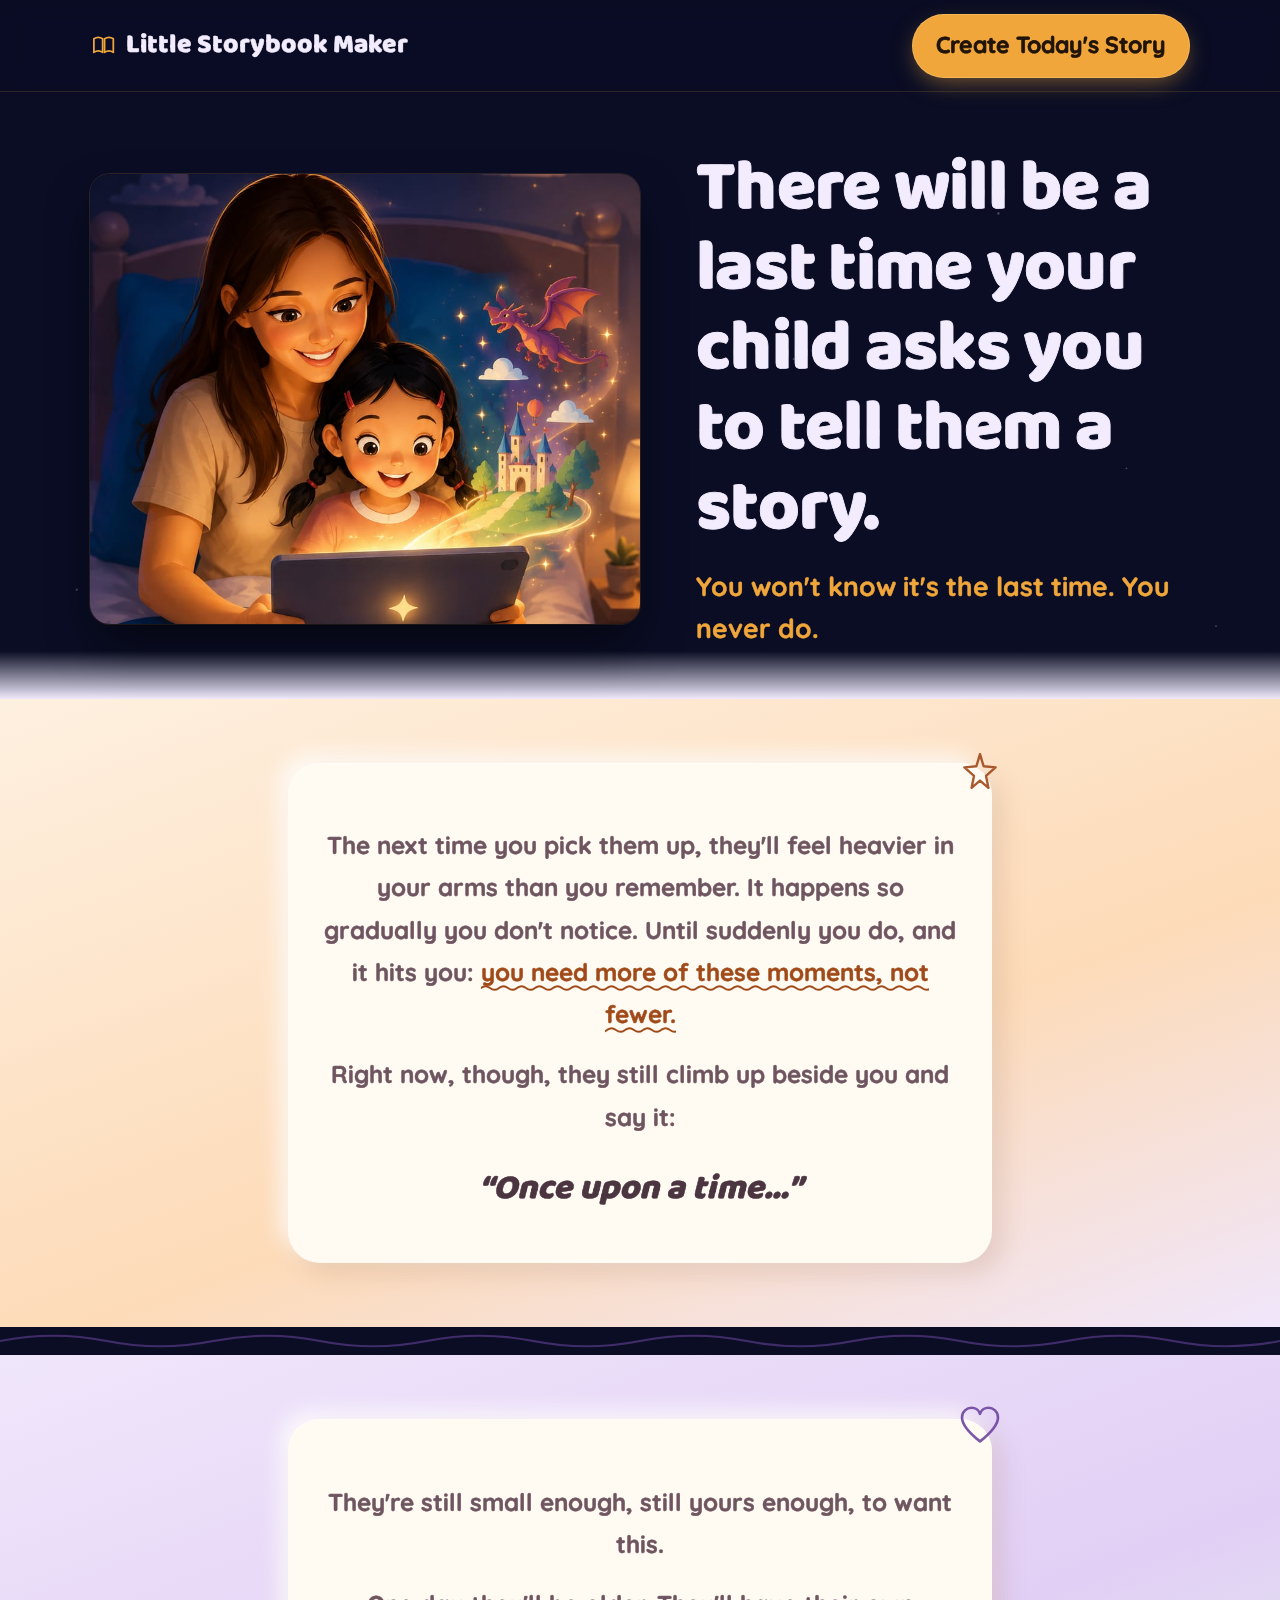
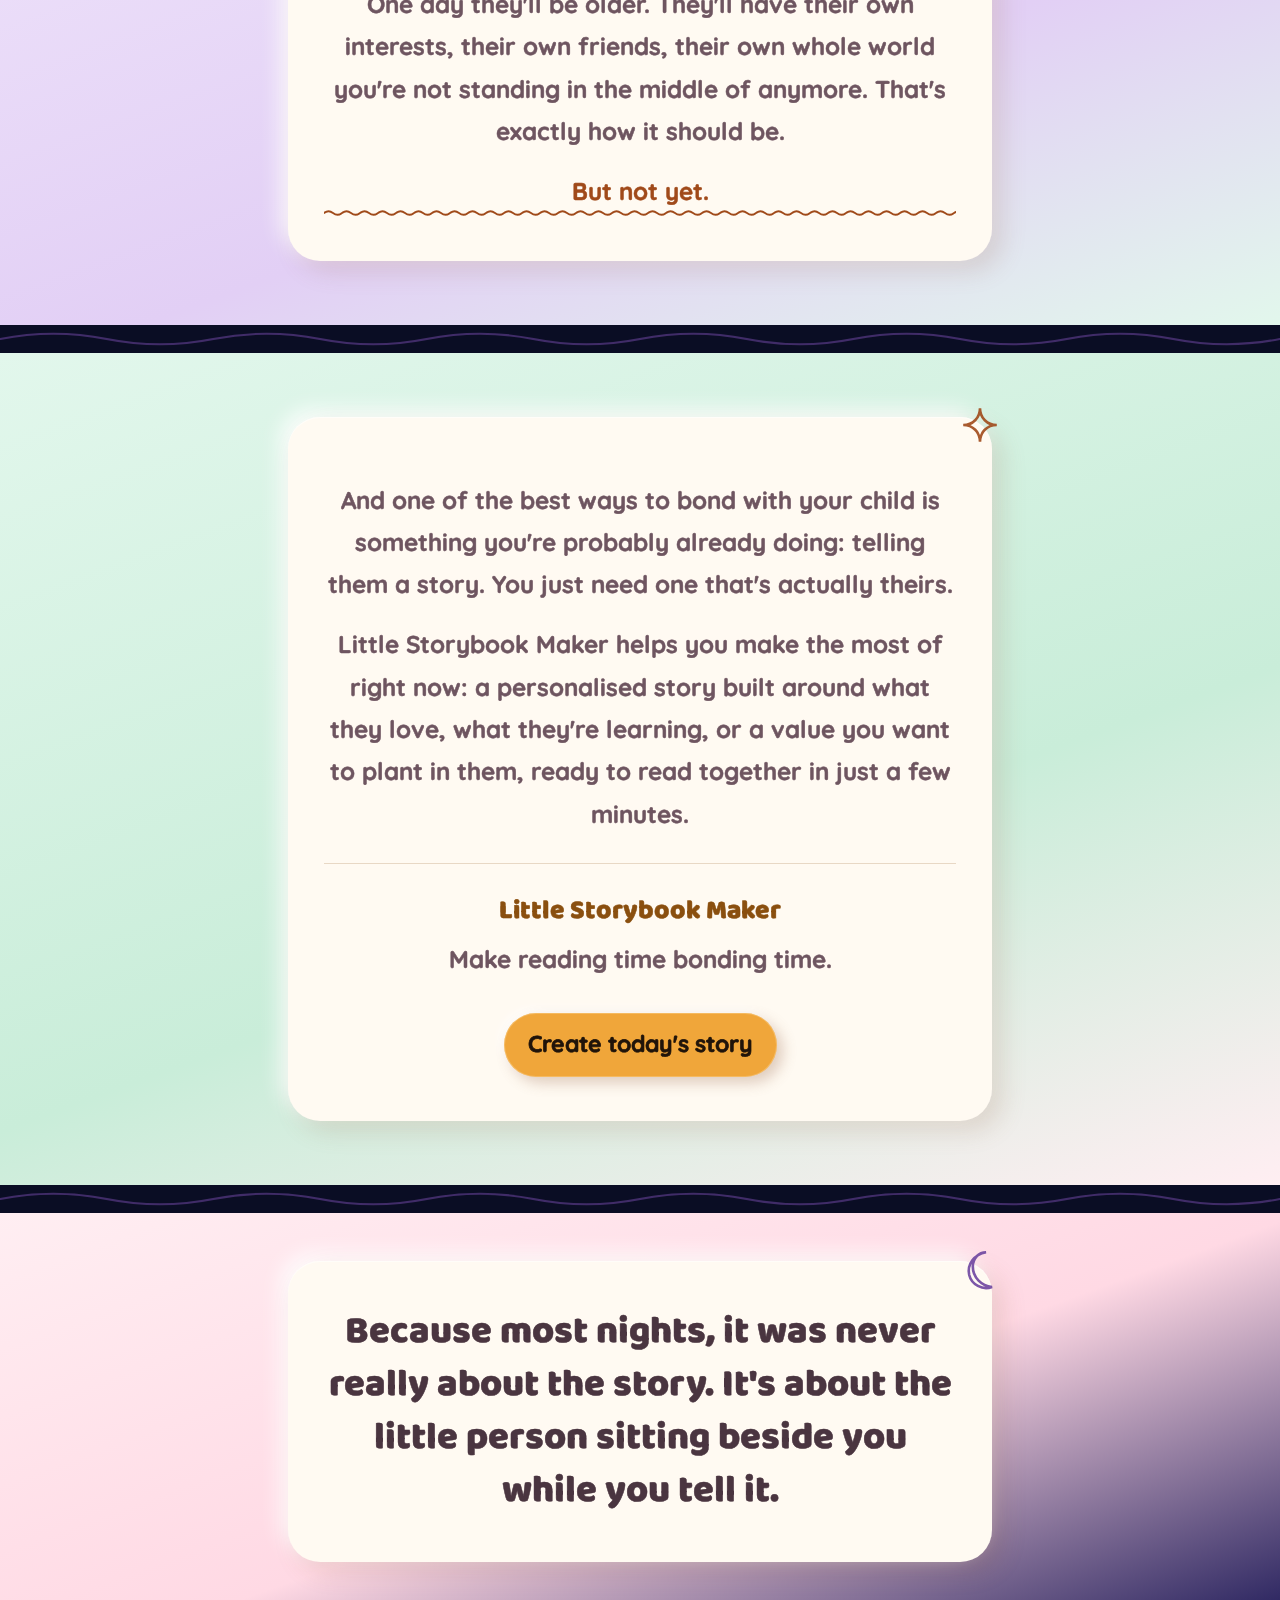
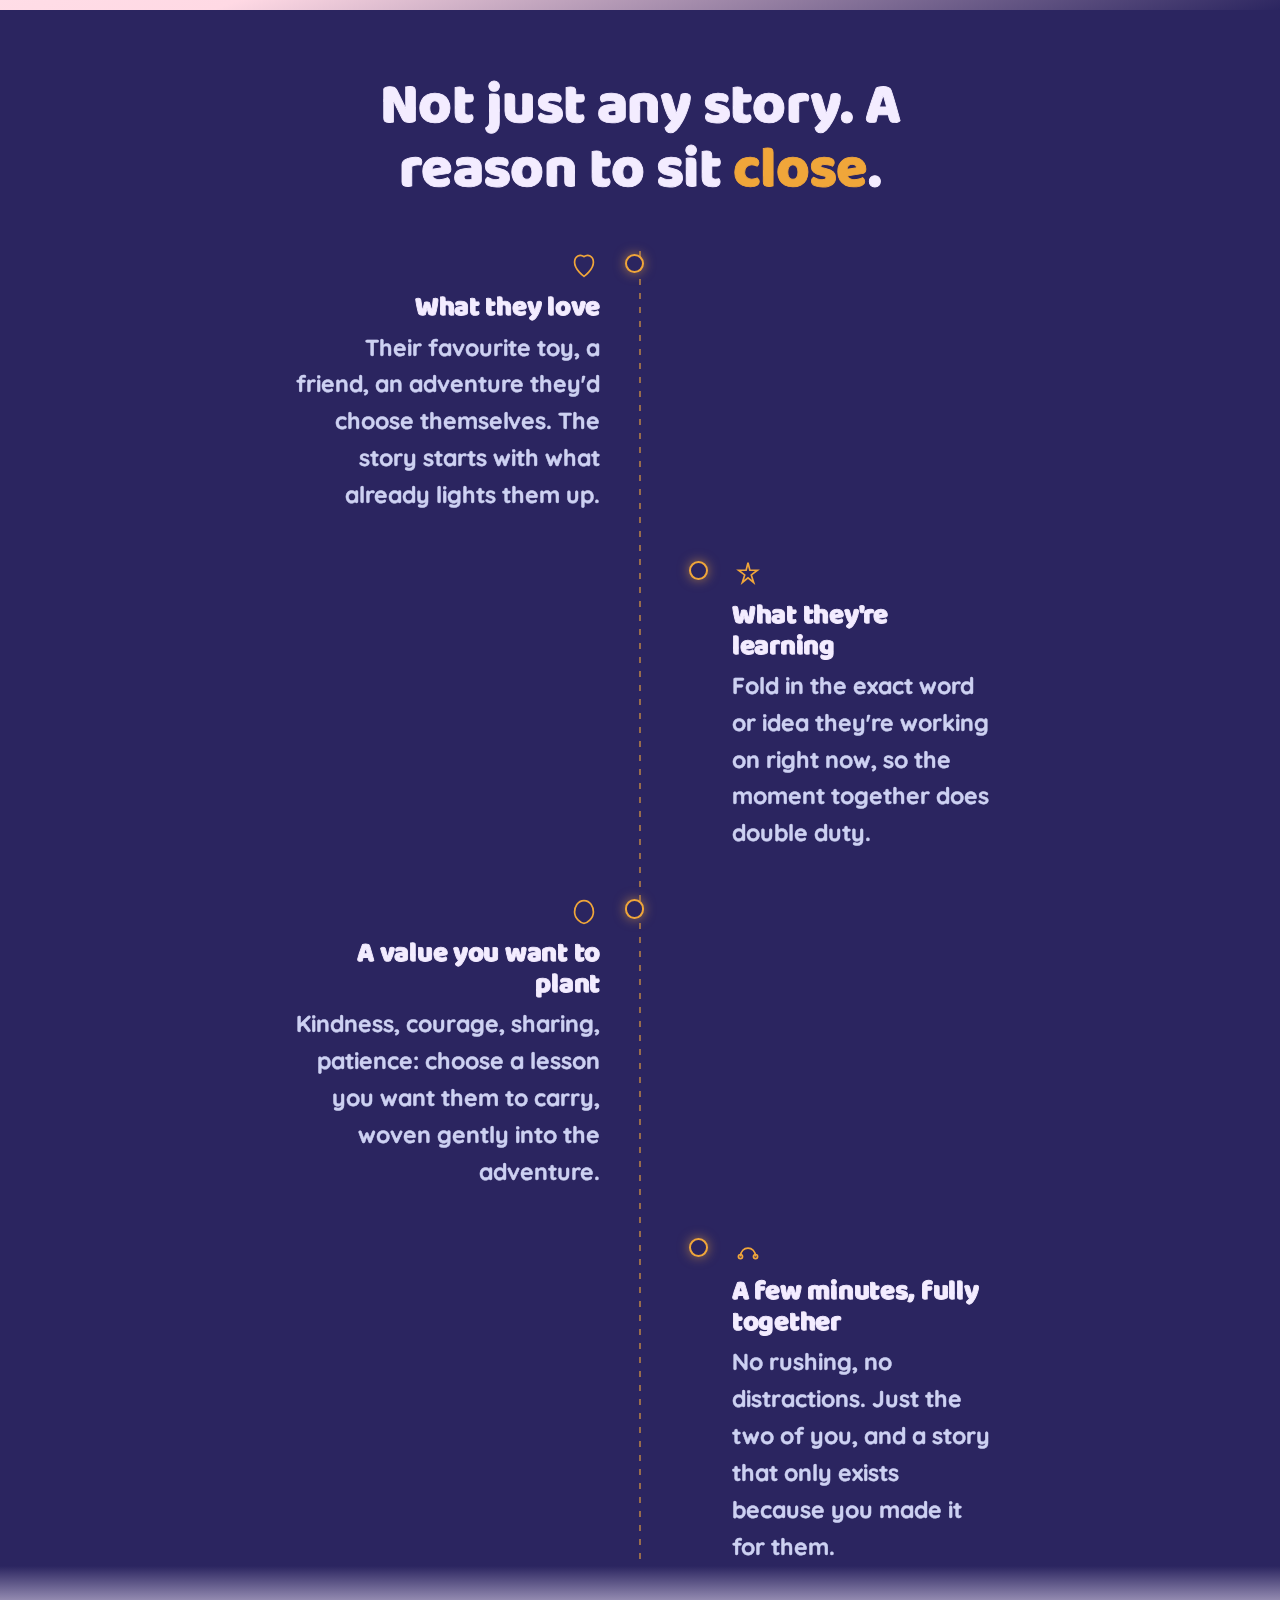
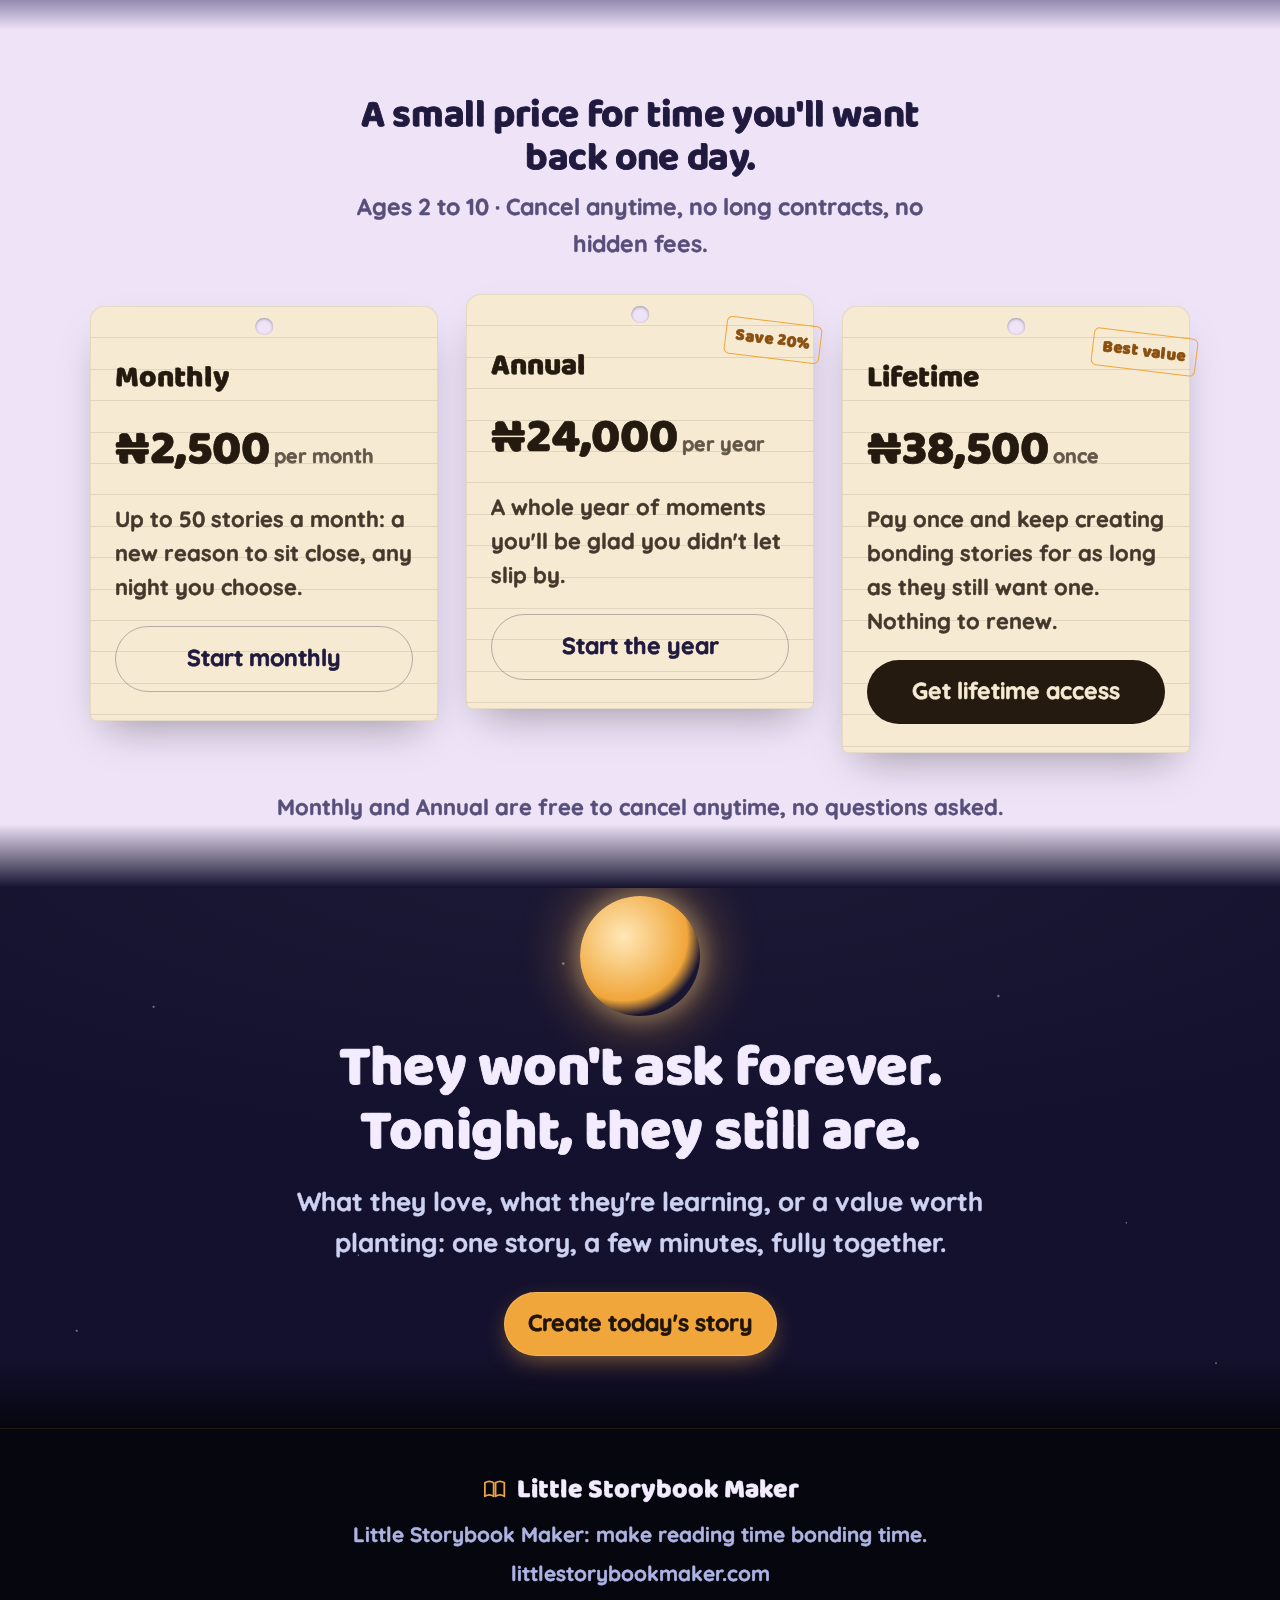
==== commit 454eb72c: "Add claymorphic/storybook treatment to bonding-verbatim's text sections Page-scoped style override (" ====
--- a/bonding-verbatim.html
+++ b/bonding-verbatim.html
@@ -9,6 +9,49 @@
 <link rel="preconnect" href="https://fonts.gstatic.com" crossorigin />
 <link href="https://fonts.googleapis.com/css2?family=Baloo+2:wght@500;600;700;800&family=Quicksand:wght@500;600;700;800&display=swap" rel="stylesheet" />
 <link rel="stylesheet" href="assets/night-theme.css" />
+<style>
+  /* Page-scoped only: warm claymorphic/storybook treatment for the plain-text
+     narrative sections + quoteband on THIS page. Does not touch night-theme.css,
+     so every other campaign page is unaffected. */
+  :root{
+    --clay-peach-1:#fef0e0; --clay-peach-2:#fddbb8;
+    --clay-lavender-1:#f0e6fb; --clay-lavender-2:#e2cff5;
+    --clay-mint-1:#e2f7ec; --clay-mint-2:#c9edd9;
+    --clay-blush-1:#ffeef2; --clay-blush-2:#ffd9e4;
+    --clay-ink:#4a3540; --clay-ink-soft:#6e5560;
+    --clay-card:#fffaf2; --clay-accent:#a04a1a; --clay-accent-2:#6e46a0;
+  }
+
+  .narrative-1{ background:linear-gradient(160deg, var(--clay-peach-1) 0%, var(--clay-peach-2) 60%, var(--clay-lavender-1) 100%); }
+  .narrative-2{ background:linear-gradient(160deg, var(--clay-lavender-1) 0%, var(--clay-lavender-2) 60%, var(--clay-mint-1) 100%); }
+  .narrative-3{ background:linear-gradient(160deg, var(--clay-mint-1) 0%, var(--clay-mint-2) 60%, var(--clay-blush-1) 100%); }
+  .quoteband{ background:linear-gradient(160deg, var(--clay-blush-1) 0%, var(--clay-blush-2) 55%, var(--tone-mid) 100%); }
+
+  .narrative p, .quoteband p{ color:var(--clay-ink-soft); }
+  .narrative .quote-line, .quoteband p{ color:var(--clay-ink); }
+  .narrative-signature .brand-name{ color:var(--clay-accent); }
+  .narrative .accent{
+    color:var(--clay-accent); font-weight:800;
+    background-image:url("data:image/svg+xml,%3Csvg xmlns='http://www.w3.org/2000/svg' width='20' height='8' viewBox='0 0 20 8'%3E%3Cpath d='M0 4 Q5 0 10 4 T20 4' fill='none' stroke='%23a04a1a' stroke-width='2' stroke-linecap='round'/%3E%3C/svg%3E");
+    background-repeat:repeat-x; background-position:0 100%; background-size:18px 8px; padding-bottom:.3rem;
+  }
+
+  /* claymorphic / soft-neumorphic cards around each block of prose */
+  .clay-card{
+    position:relative; background:var(--clay-card); border-radius:2rem;
+    padding:2.75rem 2.25rem; max-width:44rem; margin:0 auto;
+    box-shadow:10px 10px 24px rgba(150,100,70,.18), -8px -8px 20px rgba(255,255,255,.85), inset 0 1px 0 rgba(255,255,255,.6);
+  }
+  .clay-doodle{ position:absolute; top:-1rem; right:-.75rem; width:3rem; height:3rem; opacity:.9; }
+  .narrative-3 .btn-amber{
+    box-shadow:6px 6px 14px rgba(150,100,70,.3), -4px -4px 10px rgba(255,255,255,.7), 0 0 0 1px rgba(255,232,184,.3) inset;
+  }
+
+  .wavy-divider{ display:block; width:100%; height:1.75rem; margin:0; }
+  .wavy-divider path{ fill:none; stroke:var(--clay-accent-2); stroke-width:3; stroke-linecap:round; opacity:.55; }
+
+  @media (max-width:36rem){ .clay-card{ padding:2rem 1.35rem; } }
+</style>
 <!--
 THESIS: The verbatim PDF copy earns a real hero image because the copy itself describes exactly this moment — a mother, a child, and a story coming to life between them.
 OWN-WORLD: Same twilight tone-chain as bonding.html, but the hero pairs the night sky with a real illustrated scene instead of a papercut silhouette: image and heading swap sides by breakpoint (heading first on mobile, image on the left on desktop).
@@ -45,37 +88,55 @@
 
 <section class="narrative narrative-1">
   <div class="wrap" data-reveal>
-    <p>The next time you pick them up, they'll feel heavier in your arms than you remember. It happens so gradually you don't notice. Until suddenly you do, and it hits you: <span class="accent">you need more of these moments, not fewer.</span></p>
-    <p>Right now, though, they still climb up beside you and say it:</p>
-    <p class="quote-line">&ldquo;Once upon a time&hellip;&rdquo;</p>
-  </div>
-</section>
+    <div class="clay-card">
+      <svg class="clay-doodle" viewBox="0 0 40 40" fill="none" stroke="var(--clay-accent)" stroke-width="2" stroke-linecap="round" stroke-linejoin="round" aria-hidden="true"><path d="M20 6 L23 16 L33 17 L25 24 L27 34 L20 28 L13 34 L15 24 L7 17 L17 16 Z"/></svg>
+      <p>The next time you pick them up, they'll feel heavier in your arms than you remember. It happens so gradually you don't notice. Until suddenly you do, and it hits you: <span class="accent">you need more of these moments, not fewer.</span></p>
+      <p>Right now, though, they still climb up beside you and say it:</p>
+      <p class="quote-line">&ldquo;Once upon a time&hellip;&rdquo;</p>
+    </div>
+  </div>
+</section>
+
+<svg class="wavy-divider" viewBox="0 0 1200 40" preserveAspectRatio="none" aria-hidden="true"><path d="M0 20 Q 50 5 100 20 T 200 20 T 300 20 T 400 20 T 500 20 T 600 20 T 700 20 T 800 20 T 900 20 T 1000 20 T 1100 20 T 1200 20"/></svg>
 
 <section class="narrative narrative-2">
   <div class="wrap" data-reveal>
-    <p>They're still small enough, still yours enough, to want this.</p>
-    <p>One day they'll be older. They'll have their own interests, their own friends, their own whole world you're not standing in the middle of anymore. That's exactly how it should be.</p>
-    <p class="accent">But not yet.</p>
-  </div>
-</section>
+    <div class="clay-card">
+      <svg class="clay-doodle" viewBox="0 0 40 40" fill="none" stroke="var(--clay-accent-2)" stroke-width="2.2" stroke-linecap="round" stroke-linejoin="round" aria-hidden="true"><path d="M20 32 C10 24 5 18 5 12 C5 7 9 4 13 4 C16 4 19 6 20 9 C21 6 24 4 27 4 C31 4 35 7 35 12 C35 18 30 24 20 32 Z"/></svg>
+      <p>They're still small enough, still yours enough, to want this.</p>
+      <p>One day they'll be older. They'll have their own interests, their own friends, their own whole world you're not standing in the middle of anymore. That's exactly how it should be.</p>
+      <p class="accent">But not yet.</p>
+    </div>
+  </div>
+</section>
+
+<svg class="wavy-divider" viewBox="0 0 1200 40" preserveAspectRatio="none" aria-hidden="true"><path d="M0 20 Q 50 5 100 20 T 200 20 T 300 20 T 400 20 T 500 20 T 600 20 T 700 20 T 800 20 T 900 20 T 1000 20 T 1100 20 T 1200 20"/></svg>
 
 <section class="narrative narrative-3">
   <div class="wrap" data-reveal>
-    <p>And one of the best ways to bond with your child is something you're probably already doing: telling them a story. You just need one that's actually theirs.</p>
-    <p>Little Storybook Maker helps you make the most of right now: a personalised story built around what they love, what they're learning, or a value you want to plant in them, ready to read together in just a few minutes.</p>
-    <div class="narrative-signature">
-      <p class="brand-name">Little Storybook Maker</p>
-      <p style="margin-top:.25rem;">Make reading time bonding time.</p>
-      <div class="hero-actions" style="justify-content:center;">
-        <a href="https://littlestorybookmaker.com/" class="btn btn-amber">Create today's story</a>
-      </div>
-    </div>
-  </div>
-</section>
+    <div class="clay-card">
+      <svg class="clay-doodle" viewBox="0 0 40 40" fill="none" stroke="var(--clay-accent)" stroke-width="2.2" stroke-linecap="round" aria-hidden="true"><path d="M20 6 C20 14 26 20 34 20 C26 20 20 26 20 34 C20 26 14 20 6 20 C14 20 20 14 20 6 Z"/></svg>
+      <p>And one of the best ways to bond with your child is something you're probably already doing: telling them a story. You just need one that's actually theirs.</p>
+      <p>Little Storybook Maker helps you make the most of right now: a personalised story built around what they love, what they're learning, or a value you want to plant in them, ready to read together in just a few minutes.</p>
+      <div class="narrative-signature">
+        <p class="brand-name">Little Storybook Maker</p>
+        <p style="margin-top:.25rem;">Make reading time bonding time.</p>
+        <div class="hero-actions" style="justify-content:center;">
+          <a href="https://littlestorybookmaker.com/" class="btn btn-amber">Create today's story</a>
+        </div>
+      </div>
+    </div>
+  </div>
+</section>
+
+<svg class="wavy-divider" viewBox="0 0 1200 40" preserveAspectRatio="none" aria-hidden="true"><path d="M0 20 Q 50 5 100 20 T 200 20 T 300 20 T 400 20 T 500 20 T 600 20 T 700 20 T 800 20 T 900 20 T 1000 20 T 1100 20 T 1200 20"/></svg>
 
 <section class="quoteband">
   <div class="wrap" data-reveal>
-    <p>Because most nights, it was never really about the story. It's about the little person sitting beside you while you tell it.</p>
+    <div class="clay-card">
+      <svg class="clay-doodle" viewBox="0 0 40 40" fill="none" stroke="var(--clay-accent-2)" stroke-width="2.2" stroke-linecap="round" aria-hidden="true"><path d="M25 6 C15 8 9 16 11 25 C13 33 22 38 30 35 C21 34 14 27 14 18 C14 11 19 6 25 6 Z"/></svg>
+      <p>Because most nights, it was never really about the story. It's about the little person sitting beside you while you tell it.</p>
+    </div>
   </div>
 </section>
 
--- a/assets/night-theme.css
+++ b/assets/night-theme.css
@@ -36,11 +36,15 @@
   background:var(--tone-hero-a);
   color:var(--body-text);
   font-family:var(--font-body);
-  font-weight:600;
-  font-size:1.125rem;
+  font-weight:700;
+  font-size:1.62rem;
   line-height:1.6;
   -webkit-font-smoothing:antialiased;
-}
+  -webkit-text-stroke:.5px currentColor;
+  text-stroke:.5px currentColor;
+}
+h1,h2,h3,h4{ -webkit-text-stroke:.9px currentColor; text-stroke:.9px currentColor; }
+.btn, .plan-price, .libcard-stamp{ -webkit-text-stroke:.7px currentColor; text-stroke:.7px currentColor; }
 img,svg{ max-width:100%; display:block; }
 a{ color:inherit; }
 h1,h2,h3,h4{ font-family:var(--font-display); color:var(--moonlight); margin:0; line-height:1.12; letter-spacing:-0.01em; }
@@ -62,11 +66,11 @@
   border-bottom:1px solid rgba(240,166,58,.15);
 }
 .nav .wrap{ display:flex; align-items:center; justify-content:space-between; padding-block:.85rem; }
-.nav-brand{ display:flex; align-items:center; gap:.55rem; font-family:var(--font-display); font-weight:800; font-size:1.15rem; color:var(--moonlight); text-decoration:none; }
+.nav-brand{ display:flex; align-items:center; gap:.55rem; font-family:var(--font-display); font-weight:800; font-size:1.656rem; color:var(--moonlight); text-decoration:none; }
 .nav-logo{ width:1.7rem; height:1.7rem; color:var(--moon-glow); flex-shrink:0; }
 .btn{
   display:inline-flex; align-items:center; justify-content:center; gap:.5rem;
-  font-family:var(--font-body); font-weight:800; font-size:1rem;
+  font-family:var(--font-body); font-weight:800; font-size:1.44rem;
   padding:.85rem 1.5rem; border-radius:999px; text-decoration:none;
   border:none; cursor:pointer; white-space:nowrap;
   transition:transform .18s ease, box-shadow .18s ease;
@@ -129,12 +133,12 @@
 @media (min-width:30rem){ .hero-scene .moon{ width:8.5rem; height:8.5rem; top:1.5rem; right:22%; } }
 @media (min-width:48rem){ .hero-scene .moon{ width:11rem; height:11rem; top:1.75rem; right:26%; } }
 .hero-copy{ position:relative; z-index:2; text-align:center; padding-top:2.25rem; }
-.hero h1{ font-size:clamp(2.1rem, 6vw, 3.6rem); font-weight:800; max-width:22ch; margin-inline:auto; }
+.hero h1{ font-size:clamp(3.024rem, 8.64vw, 5.184rem); font-weight:800; max-width:22ch; margin-inline:auto; }
 .hero h1 em{ font-style:normal; color:var(--moon-glow); }
-.hero-sub{ margin:1.35rem auto 0; max-width:52ch; font-size:1.2rem; font-weight:600; color:var(--body-text); }
-.hero-line{ margin-top:1.1rem; font-size:1.05rem; font-weight:600; color:var(--muted-text); max-width:52ch; margin-inline:auto; }
-.hero-quote{ margin-top:1.4rem; font-family:var(--font-display); font-size:1.4rem; font-weight:700; color:var(--moon-core); }
-.hero-note{ margin-top:.6rem; font-size:1rem; font-weight:800; color:var(--moonlight); }
+.hero-sub{ margin:1.35rem auto 0; max-width:52ch; font-size:1.728rem; font-weight:700; color:var(--body-text); }
+.hero-line{ margin-top:1.1rem; font-size:1.512rem; font-weight:700; color:var(--muted-text); max-width:52ch; margin-inline:auto; }
+.hero-quote{ margin-top:1.4rem; font-family:var(--font-display); font-size:2.016rem; font-weight:800; color:var(--moon-core); }
+.hero-note{ margin-top:.6rem; font-size:1.44rem; font-weight:800; color:var(--moonlight); }
 .hero-actions{ margin-top:2rem; display:flex; justify-content:center; }
 
 /* papercut silhouette */
@@ -159,21 +163,27 @@
   box-shadow:0 1.5rem 3rem -0.5rem rgba(0,0,0,.55), 0 0 0 1px rgba(240,166,58,.15);
 }
 .hero-text{ order:1; text-align:center; }
-.hero-text h1{ font-size:clamp(2rem, 5.4vw, 3.1rem); font-weight:800; max-width:24ch; margin-inline:auto; }
-.hero-text .hero-emphasis{ margin-top:1.1rem; font-weight:800; color:var(--moon-glow); font-size:1.15rem; }
-.hero-text .hero-copy-p{ margin-top:1.1rem; font-size:1.05rem; font-weight:600; line-height:1.65; color:var(--body-text); max-width:52ch; margin-inline:auto; }
-.hero-text .hero-italic-quote{ margin-top:1.2rem; font-family:var(--font-display); font-weight:700; font-style:italic; font-size:1.6rem; color:var(--moon-core); }
+.hero-text h1{ font-size:clamp(2.88rem, 7.776vw, 4.464rem); font-weight:800; max-width:24ch; margin-inline:auto; }
+.hero-text .hero-emphasis{ margin-top:1.1rem; font-weight:800; color:var(--moon-glow); font-size:1.656rem; }
+.hero-text .hero-copy-p{ margin-top:1.1rem; font-size:1.512rem; font-weight:700; line-height:1.65; color:var(--body-text); max-width:52ch; margin-inline:auto; }
+.hero-text .hero-italic-quote{ margin-top:1.2rem; font-family:var(--font-display); font-weight:800; font-style:italic; font-size:2.304rem; color:var(--moon-core); }
 .hero-text .hero-signature{ margin-top:1.75rem; padding-top:1.5rem; border-top:1px solid rgba(240,166,58,.18); }
-.hero-text .hero-signature .brand-name{ font-family:var(--font-display); font-weight:800; font-size:1.2rem; color:var(--moon-glow); }
+.hero-text .hero-signature .brand-name{ font-family:var(--font-display); font-weight:800; font-size:1.728rem; color:var(--moon-glow); }
 .hero-text .hero-actions{ justify-content:center; }
 @media (min-width:60rem){
   .hero-split-grid{ flex-direction:row; align-items:center; gap:3.5rem; }
   .hero-media{ order:1; flex:0 0 50%; }
   .hero-media img{ height:50vh; }
   .hero-text{ order:2; flex:0 0 44%; text-align:left; }
-  .hero-text h1, .hero-text .hero-copy-p, .hero-text .hero-signature .brand-name, .hero-text .hero-italic-quote{ margin-inline:0; }
+  .hero-text h1, .hero-text .hero-copy-p, .hero-text .hero-signature .brand-name, .hero-text .hero-italic-quote, .hero-text .hero-sub, .hero-text .hero-line{ margin-inline:0; }
   .hero-text .hero-actions{ justify-content:flex-start; }
 }
+
+/* ---------- hero intro (light, sits right after the split hero) ---------- */
+.hero-intro{ padding-block:3rem; text-align:center; background:var(--tone-quote); }
+.hero-intro p{ font-size:1.512rem; font-weight:800; line-height:1.65; max-width:52ch; margin:0 auto; color:var(--ink-muted); }
+.hero-intro .hero-note{ margin-top:.75rem; font-weight:800; color:#8a4f0f; }
+.hero-intro .hero-actions{ margin-top:1.75rem; justify-content:center; }
 
 /* ---------- stitched divider ---------- */
 .stitch{ position:relative; height:1px; background-image:linear-gradient(to right, transparent 0, rgba(240,166,58,.5) 6px, transparent 6px); background-size:16px 1px; background-repeat:repeat-x; opacity:.6; }
@@ -183,7 +193,7 @@
   padding-block:3rem; text-align:center;
   background:linear-gradient(to bottom, var(--tone-quote) 0, var(--tone-quote) calc(100% - 3rem), var(--tone-mid) 100%);
 }
-.quoteband p{ font-family:var(--font-display); font-weight:700; font-size:clamp(1.25rem,3.4vw,1.65rem); color:var(--ink-deep); max-width:34ch; margin-inline:auto; line-height:1.4; }
+.quoteband p{ font-family:var(--font-display); font-weight:800; font-size:clamp(1.8rem, 4.896vw, 2.376rem); color:var(--ink-deep); max-width:34ch; margin-inline:auto; line-height:1.4; }
 
 /* ---------- how/why band (light, intro + simple step list) ---------- */
 .howband{
@@ -191,7 +201,7 @@
   background:linear-gradient(to bottom, var(--tone-quote) 0, var(--tone-quote) calc(100% - 4rem), var(--tone-mid) 100%);
 }
 .howband .section-head h2{ color:var(--ink-deep); }
-.lede{ font-size:1.05rem; font-weight:600; line-height:1.65; max-width:60ch; margin:1rem auto 0; text-align:center; color:var(--body-text); }
+.lede{ font-size:1.512rem; font-weight:700; line-height:1.65; max-width:60ch; margin:1rem auto 0; text-align:center; color:var(--body-text); }
 .howband .lede{ color:var(--ink-muted); }
 
 .steps-simple{ display:grid; gap:2rem; max-width:52rem; margin:2.5rem auto 0; padding:0; list-style:none; }
@@ -201,24 +211,47 @@
   display:inline-flex; align-items:center; justify-content:center;
   width:2.5rem; height:2.5rem; border-radius:50%;
   background:var(--ink-deep); color:var(--tone-quote);
-  font-family:var(--font-display); font-weight:800; font-size:1.1rem;
+  font-family:var(--font-display); font-weight:800; font-size:1.584rem;
   margin-bottom:.9rem;
 }
-.steps-simple h4{ color:var(--ink-deep); font-size:1.1rem; font-weight:800; margin-bottom:.4rem; }
-.steps-simple p{ color:var(--ink-muted); font-size:.95rem; font-weight:600; line-height:1.5; }
+.steps-simple h4{ color:var(--ink-deep); font-size:1.584rem; font-weight:800; margin-bottom:.4rem; }
+.steps-simple p{ color:var(--ink-muted); font-size:1.368rem; font-weight:700; line-height:1.5; }
+
+/* ---------- icon cards (colorful, varied per card) ---------- */
+.icon-cards{ display:grid; gap:1.5rem; grid-template-columns:1fr; max-width:52rem; margin:2.25rem auto 0; text-align:left; }
+@media (min-width:40rem){ .icon-cards{ grid-template-columns:repeat(2,1fr); max-width:56rem; } }
+.icon-card{
+  border-radius:1.2rem; padding:1.9rem 1.7rem;
+  box-shadow:0 1.1rem 2.1rem -0.65rem rgba(33,26,63,.35);
+}
+.icon-card .icon-badge{
+  width:4.2rem; height:4.2rem; border-radius:50%;
+  display:flex; align-items:center; justify-content:center;
+  margin-bottom:1.1rem;
+}
+.icon-card .icon-badge svg{ width:2.2rem; height:2.2rem; }
+.icon-cards .icon-card p{ margin:0; color:var(--ink-deep); font-weight:700; line-height:1.55; font-size:1.44rem; }
+.icon-card.c1{ background:#fbe6b8; }
+.icon-card.c1 .icon-badge{ background:#dc9427; }
+.icon-card.c2{ background:#f9d9cc; }
+.icon-card.c2 .icon-badge{ background:#d9714a; }
+.icon-card.c3{ background:#e3dcf5; }
+.icon-card.c3 .icon-badge{ background:#7c5cc4; }
+.icon-card.c4{ background:#d7ede9; }
+.icon-card.c4 .icon-badge{ background:#3d8f83; }
 
 /* ---------- reinforce (solid light, single line) ---------- */
 .reinforce{ padding-block:4rem; text-align:center; background:var(--tone-light); }
-.reinforce p{ font-family:var(--font-display); font-weight:700; font-size:clamp(1.3rem,3.2vw,1.75rem); max-width:38ch; margin-inline:auto; line-height:1.4; color:var(--ink-deep); }
+.reinforce p{ font-family:var(--font-display); font-weight:800; font-size:clamp(1.872rem, 4.608vw, 2.52rem); max-width:38ch; margin-inline:auto; line-height:1.4; color:var(--ink-deep); }
 
 /* ---------- narrative bands (long-form prose, alternating light/dark) ---------- */
 .narrative{ padding-block:4rem; text-align:center; }
-.narrative p{ font-size:1.05rem; font-weight:600; line-height:1.75; max-width:54ch; margin:1.1rem auto 0; }
+.narrative p{ font-size:1.512rem; font-weight:700; line-height:1.75; max-width:54ch; margin:1.1rem auto 0; }
 .narrative p:first-child{ margin-top:0; }
 .narrative .accent{ font-weight:800; }
-.narrative .quote-line{ font-family:var(--font-display); font-weight:700; font-style:italic; font-size:1.5rem; margin-top:1.3rem; }
+.narrative .quote-line{ font-family:var(--font-display); font-weight:800; font-style:italic; font-size:2.16rem; margin-top:1.3rem; }
 .narrative-signature{ margin-top:1.75rem; padding-top:1.5rem; border-top:1px solid rgba(240,166,58,.18); max-width:54ch; margin-inline:auto; }
-.narrative-signature .brand-name{ font-family:var(--font-display); font-weight:800; font-size:1.15rem; }
+.narrative-signature .brand-name{ font-family:var(--font-display); font-weight:800; font-size:1.656rem; }
 
 .narrative-1{ background:linear-gradient(to bottom, var(--tone-quote) 0, var(--tone-quote) calc(100% - 3rem), var(--tone-mid) 100%); }
 .narrative-3{ background:linear-gradient(to bottom, var(--tone-light) 0, var(--tone-light) calc(100% - 3rem), var(--tone-quote) 100%); }
@@ -243,17 +276,17 @@
 .faq details:first-child{ border-top:none; }
 .faq summary{
   cursor:pointer; list-style:none; display:flex; align-items:center; justify-content:space-between; gap:1rem;
-  font-family:var(--font-display); font-weight:800; font-size:1.05rem; color:var(--moonlight);
+  font-family:var(--font-display); font-weight:800; font-size:1.512rem; color:var(--moonlight);
 }
 .faq summary::-webkit-details-marker{ display:none; }
-.faq summary::after{ content:'+'; font-size:1.4rem; color:var(--moon-glow); flex-shrink:0; transition:transform .2s ease; line-height:1; }
+.faq summary::after{ content:'+'; font-size:2.016rem; color:var(--moon-glow); flex-shrink:0; transition:transform .2s ease; line-height:1; }
 .faq details[open] summary::after{ transform:rotate(45deg); }
-.faq p{ margin-top:.75rem; color:var(--body-text); font-size:.95rem; line-height:1.6; font-weight:600; }
+.faq p{ margin-top:.75rem; color:var(--body-text); font-size:1.368rem; line-height:1.6; font-weight:700; }
 
 /* ---------- generic section rhythm ---------- */
 .section{ padding-block:4rem; }
 .section-head{ text-align:center; max-width:36ch; margin:0 auto 3rem; }
-.section-head h2{ font-size:clamp(1.75rem,4.4vw,2.5rem); font-weight:800; }
+.section-head h2{ font-size:clamp(2.52rem, 6.336vw, 3.6rem); font-weight:800; }
 .section-head h2 span{ color:var(--moon-glow); }
 
 #what, .tone-mid{
@@ -284,19 +317,19 @@
 }
 .starpath-item svg{ width:2rem; height:2rem; color:var(--moon-glow); margin-bottom:.6rem; }
 @media (min-width:48rem){ .starpath-item:nth-child(odd) svg{ margin-left:auto; } }
-.starpath-item h3{ font-size:1.2rem; font-weight:800; margin-bottom:.4rem; }
-.starpath-item p{ font-size:1rem; font-weight:600; color:var(--body-text); }
+.starpath-item h3{ font-size:1.728rem; font-weight:800; margin-bottom:.4rem; }
+.starpath-item p{ font-size:1.44rem; font-weight:700; color:var(--body-text); }
 
 /* ---------- pricing: library cards (light section) ---------- */
 #pricing, .tone-light{
   background:linear-gradient(to bottom, var(--tone-light) 0, var(--tone-light) calc(100% - 4rem), var(--tone-cta) 100%);
 }
 #pricing .pricing-head h2, .tone-light .pricing-head h2{ color:var(--ink-deep); }
-.pricing-sub{ text-align:center; color:var(--ink-muted); font-weight:700; font-size:1rem; margin-bottom:2.75rem; }
+.pricing-sub{ text-align:center; color:var(--ink-muted); font-weight:800; font-size:1.44rem; margin-bottom:2.75rem; }
 .pricing-head{ text-align:center; max-width:38ch; margin:0 auto 1rem; }
 .cardshelf{ display:grid; gap:1.75rem; grid-template-columns:1fr; max-width:22rem; margin-inline:auto; }
 @media (min-width:56rem){ .cardshelf{ grid-template-columns:repeat(3,1fr); max-width:none; align-items:start; } }
-.cardshelf.two-up{ max-width:34rem; }
+.cardshelf.two-up{ max-width:49rem; }
 @media (min-width:40rem){ .cardshelf.two-up{ grid-template-columns:repeat(2,1fr); } }
 
 .libcard{
@@ -316,19 +349,19 @@
 .libcard-stamp{
   position:absolute; top:1.6rem; right:-.5rem; transform:rotate(7deg);
   background:transparent; border:1.5px solid var(--moon-glow); color:#8a4f0f;
-  font-family:var(--font-display); font-weight:800; font-size:.72rem; letter-spacing:.03em;
+  font-family:var(--font-display); font-weight:800; font-size:1.0368rem; letter-spacing:.03em;
   padding:.3rem .6rem; border-radius:.35rem;
 }
-.plan-name{ font-family:var(--font-display); font-weight:800; font-size:1.3rem; margin-top:1rem; }
-.plan-price{ font-family:var(--font-display); font-weight:800; font-size:2.1rem; margin-top:.5rem; }
-.plan-price span{ font-family:var(--font-body); font-weight:700; font-size:.85rem; opacity:.7; margin-left:.25rem; }
-.plan-body{ font-weight:600; font-size:.95rem; margin-top:.85rem; line-height:1.55; opacity:.85; }
+.plan-name{ font-family:var(--font-display); font-weight:800; font-size:1.872rem; margin-top:1rem; }
+.plan-price{ font-family:var(--font-display); font-weight:800; font-size:3.024rem; margin-top:.5rem; }
+.plan-price span{ font-family:var(--font-body); font-weight:800; font-size:1.224rem; opacity:.7; margin-left:.25rem; }
+.plan-body{ font-weight:700; font-size:1.368rem; margin-top:.85rem; line-height:1.55; opacity:.85; }
 .libcard .btn{ margin-top:1.35rem; }
 .libcard .btn-amber{ background:var(--paper-ink); color:var(--paper); box-shadow:none; }
 .libcard .btn-amber:hover{ transform:translateY(-2px); box-shadow:0 8px 18px -6px rgba(0,0,0,.4); }
 .libcard .btn-outline{ border-color:rgba(36,26,15,.3); color:var(--paper-ink); }
 .libcard .btn-outline:hover{ border-color:var(--paper-ink); color:var(--paper-ink); }
-.pricing-foot{ text-align:center; margin-top:2.25rem; font-size:.95rem; font-weight:700; color:var(--ink-muted); }
+.pricing-foot{ text-align:center; margin-top:2.25rem; font-size:1.368rem; font-weight:800; color:var(--ink-muted); }
 
 /* ---------- final cta (dark) ---------- */
 .final-cta{
@@ -339,13 +372,13 @@
 }
 .final-cta .moon{ width:6rem; height:6rem; top:.5rem; left:50%; transform:translateX(-50%); box-shadow:0 0 3rem 1rem rgba(240,166,58,.32), 0 0 1.25rem .25rem rgba(255,232,184,.35); }
 @media (min-width:40rem){ .final-cta .moon{ width:7.5rem; height:7.5rem; } }
-.final-cta h2{ position:relative; z-index:2; font-size:clamp(1.75rem,4.6vw,2.5rem); font-weight:800; max-width:22ch; margin-inline:auto; margin-top:2.75rem; }
-.final-cta p{ position:relative; z-index:2; margin-top:1rem; color:var(--body-text); font-weight:600; max-width:44ch; margin-inline:auto; }
+.final-cta h2{ position:relative; z-index:2; font-size:clamp(2.52rem, 6.624vw, 3.6rem); font-weight:800; max-width:22ch; margin-inline:auto; margin-top:2.75rem; }
+.final-cta p{ position:relative; z-index:2; margin-top:1rem; color:var(--body-text); font-weight:700; max-width:44ch; margin-inline:auto; }
 .final-cta .hero-actions{ position:relative; z-index:2; }
 
 /* ---------- footer ---------- */
 footer{ background:var(--tone-footer); padding-block:2.5rem; text-align:center; border-top:1px solid rgba(240,166,58,.12); }
-footer p{ color:var(--muted-text); font-size:.9rem; font-weight:600; margin-top:.4rem; }
+footer p{ color:var(--muted-text); font-size:1.296rem; font-weight:700; margin-top:.4rem; }
 
 /* reveal */
 [data-reveal]{ opacity:0; transform:translateY(16px); transition:opacity .6s cubic-bezier(.16,1,.3,1), transform .6s cubic-bezier(.16,1,.3,1); }
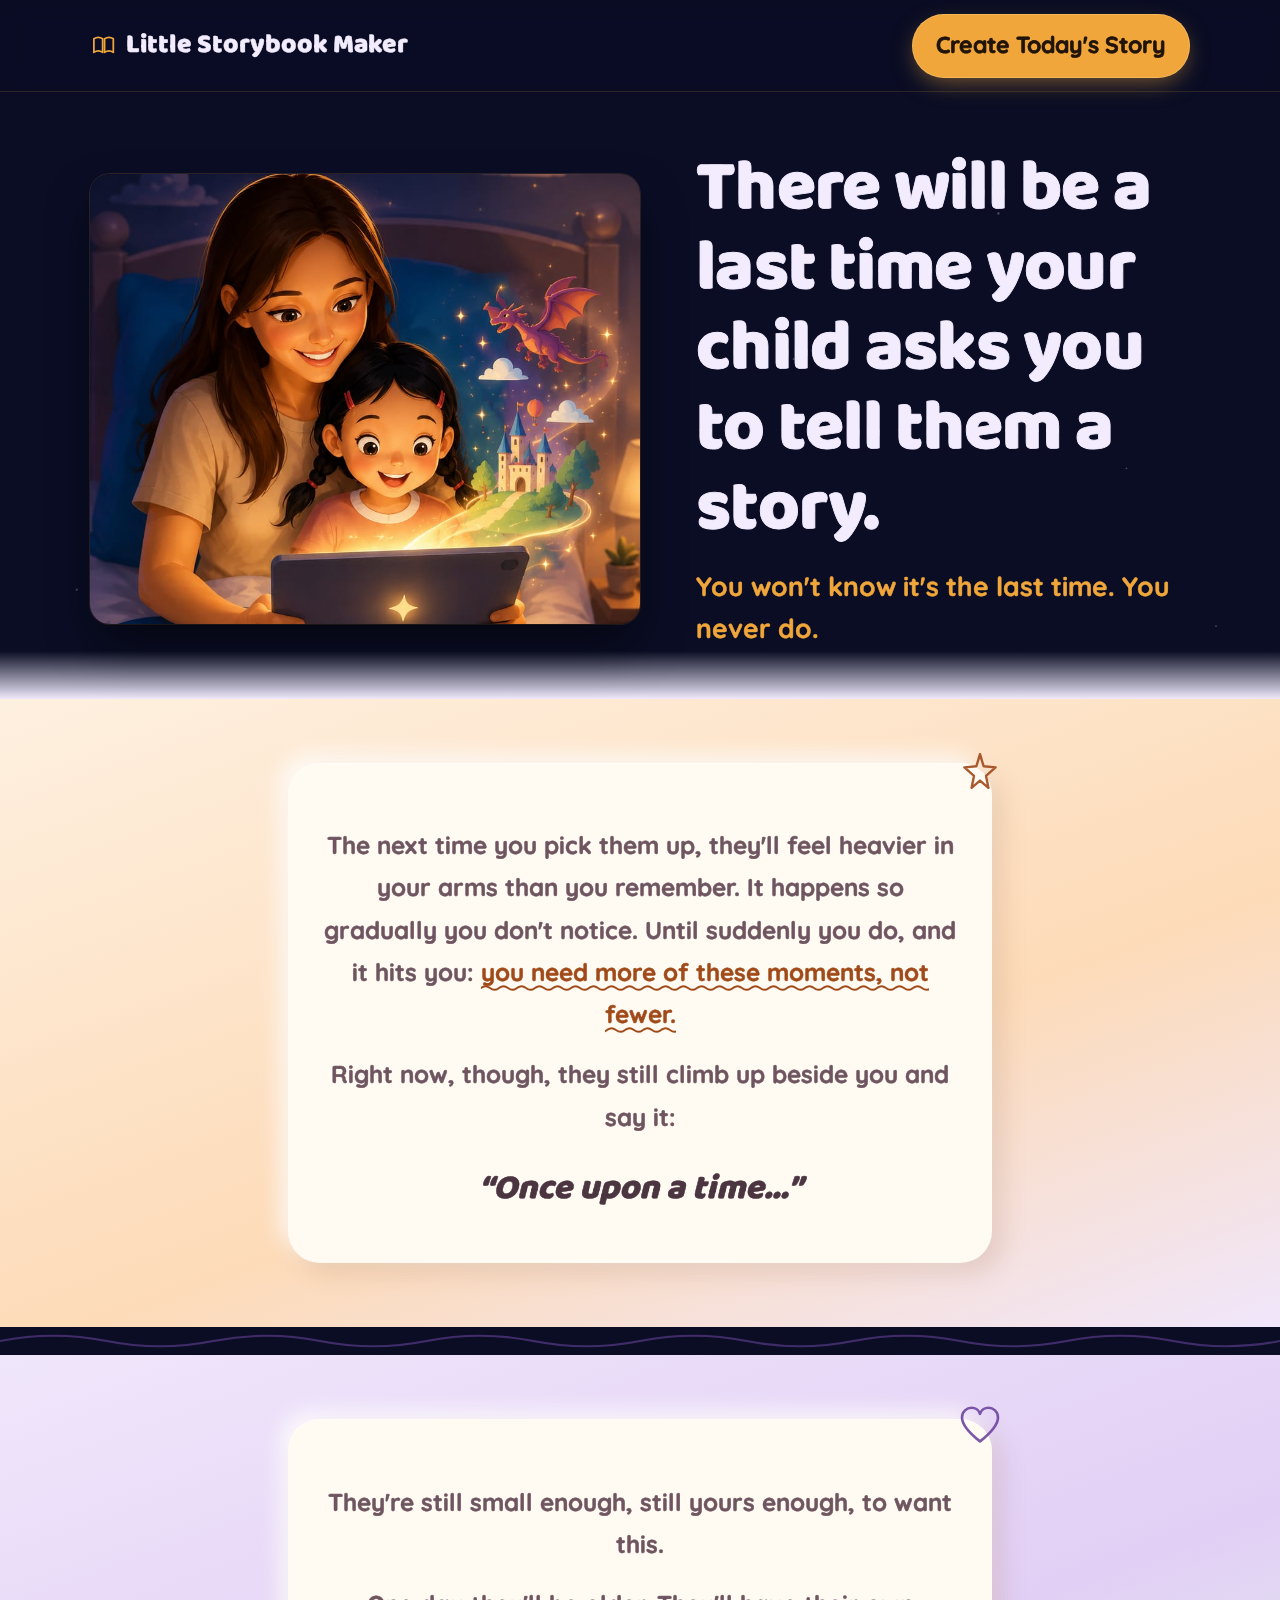
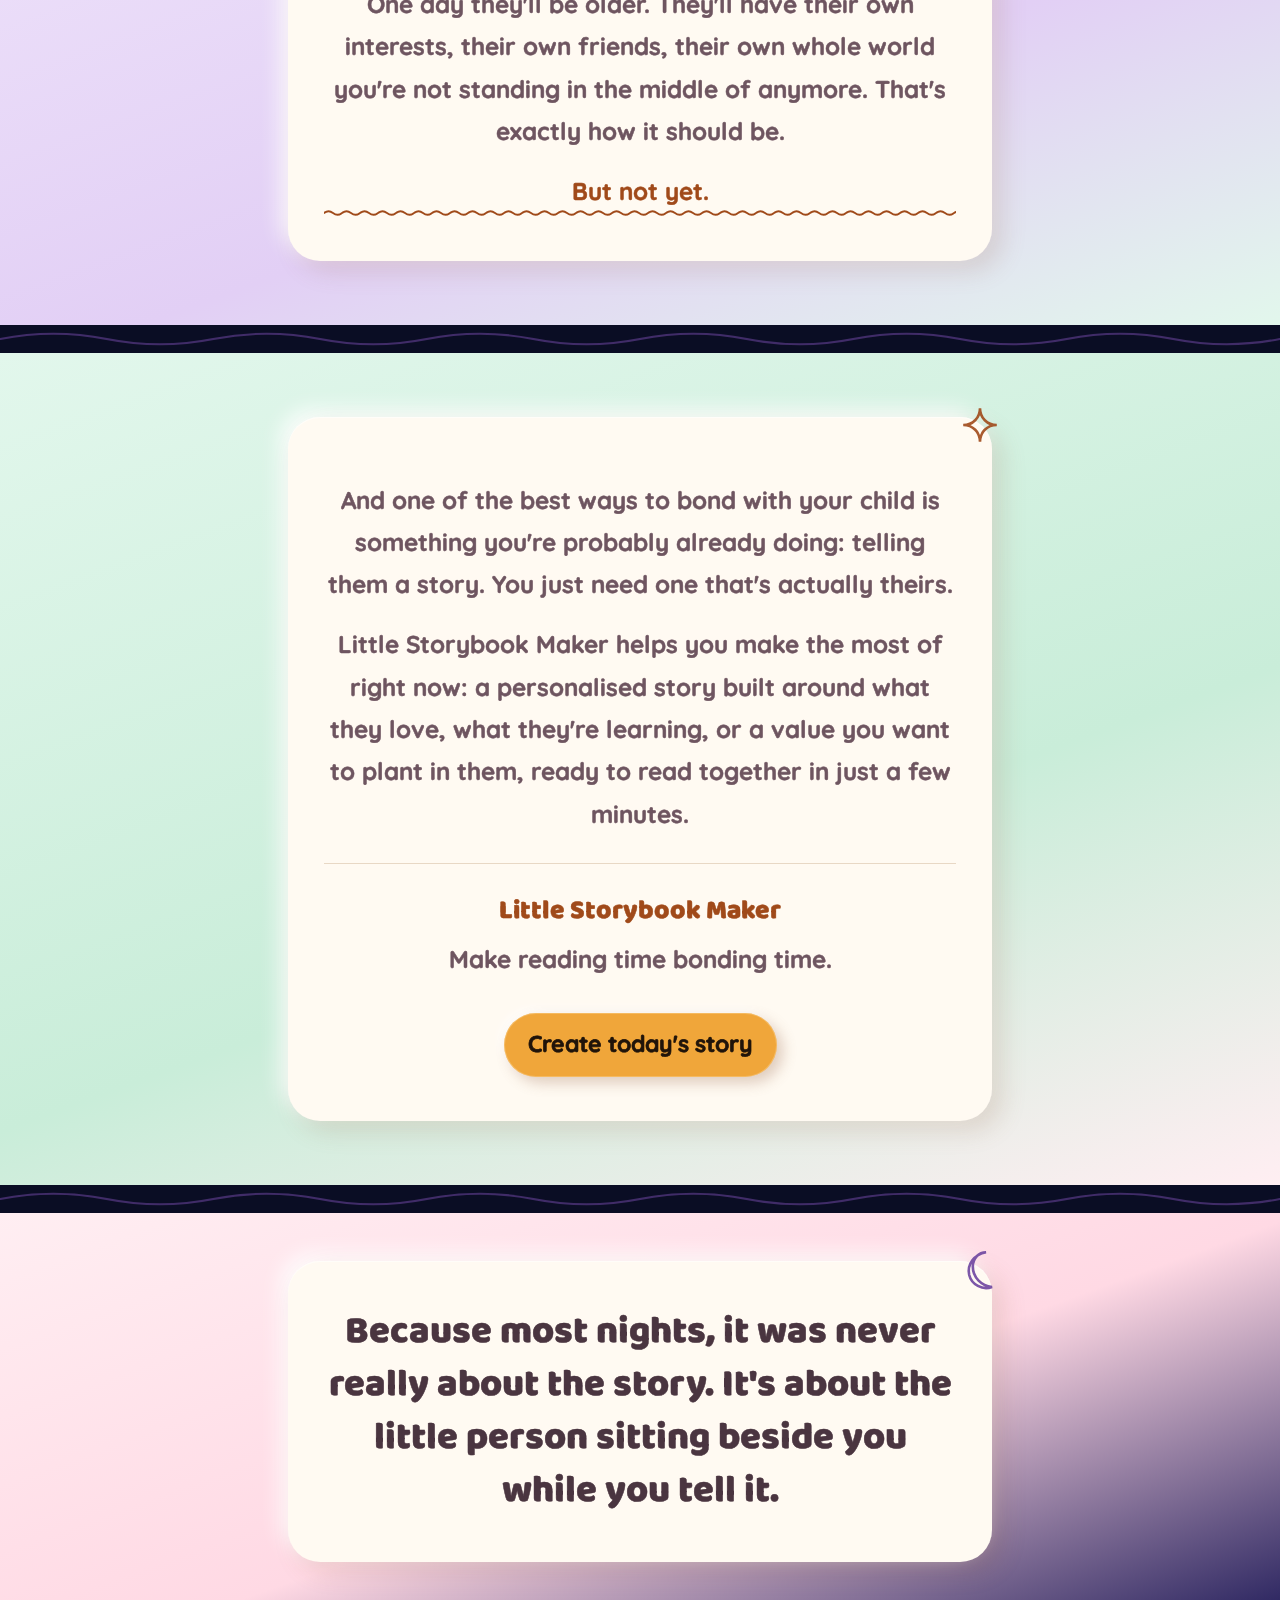
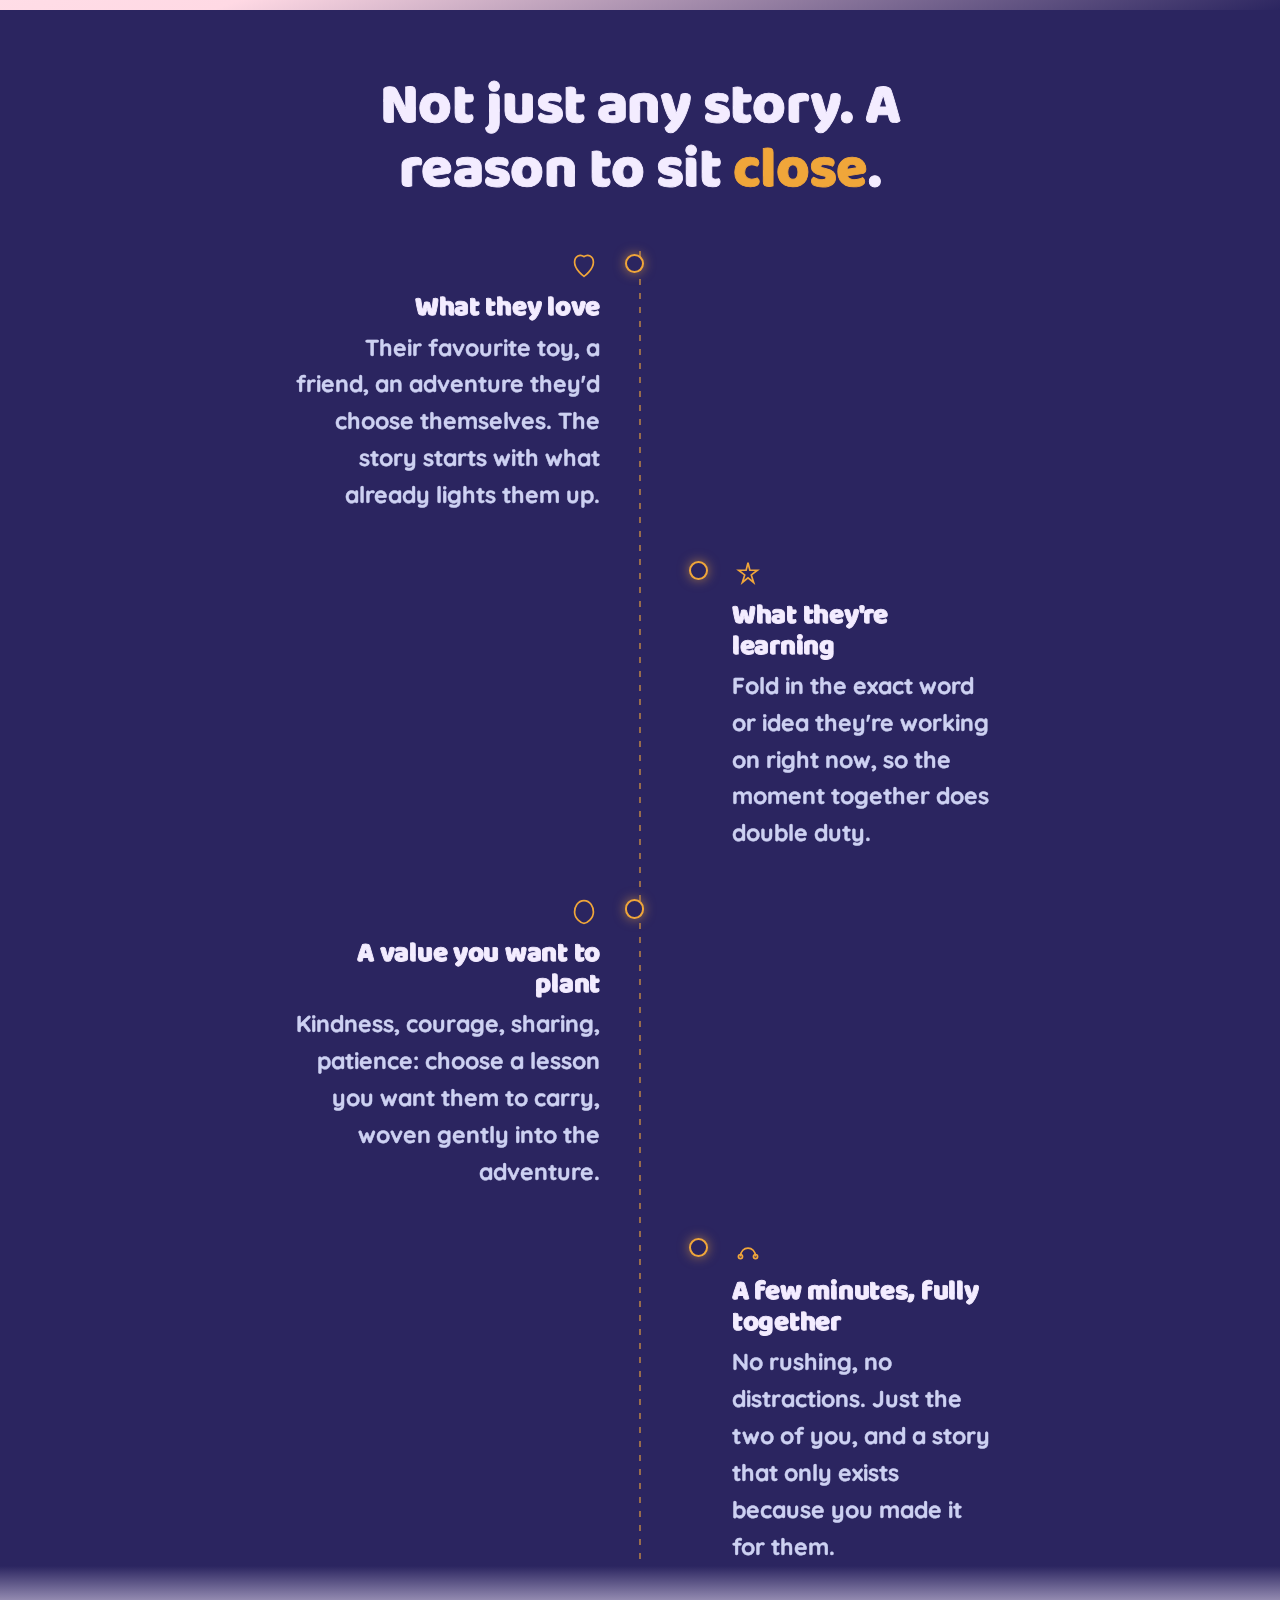
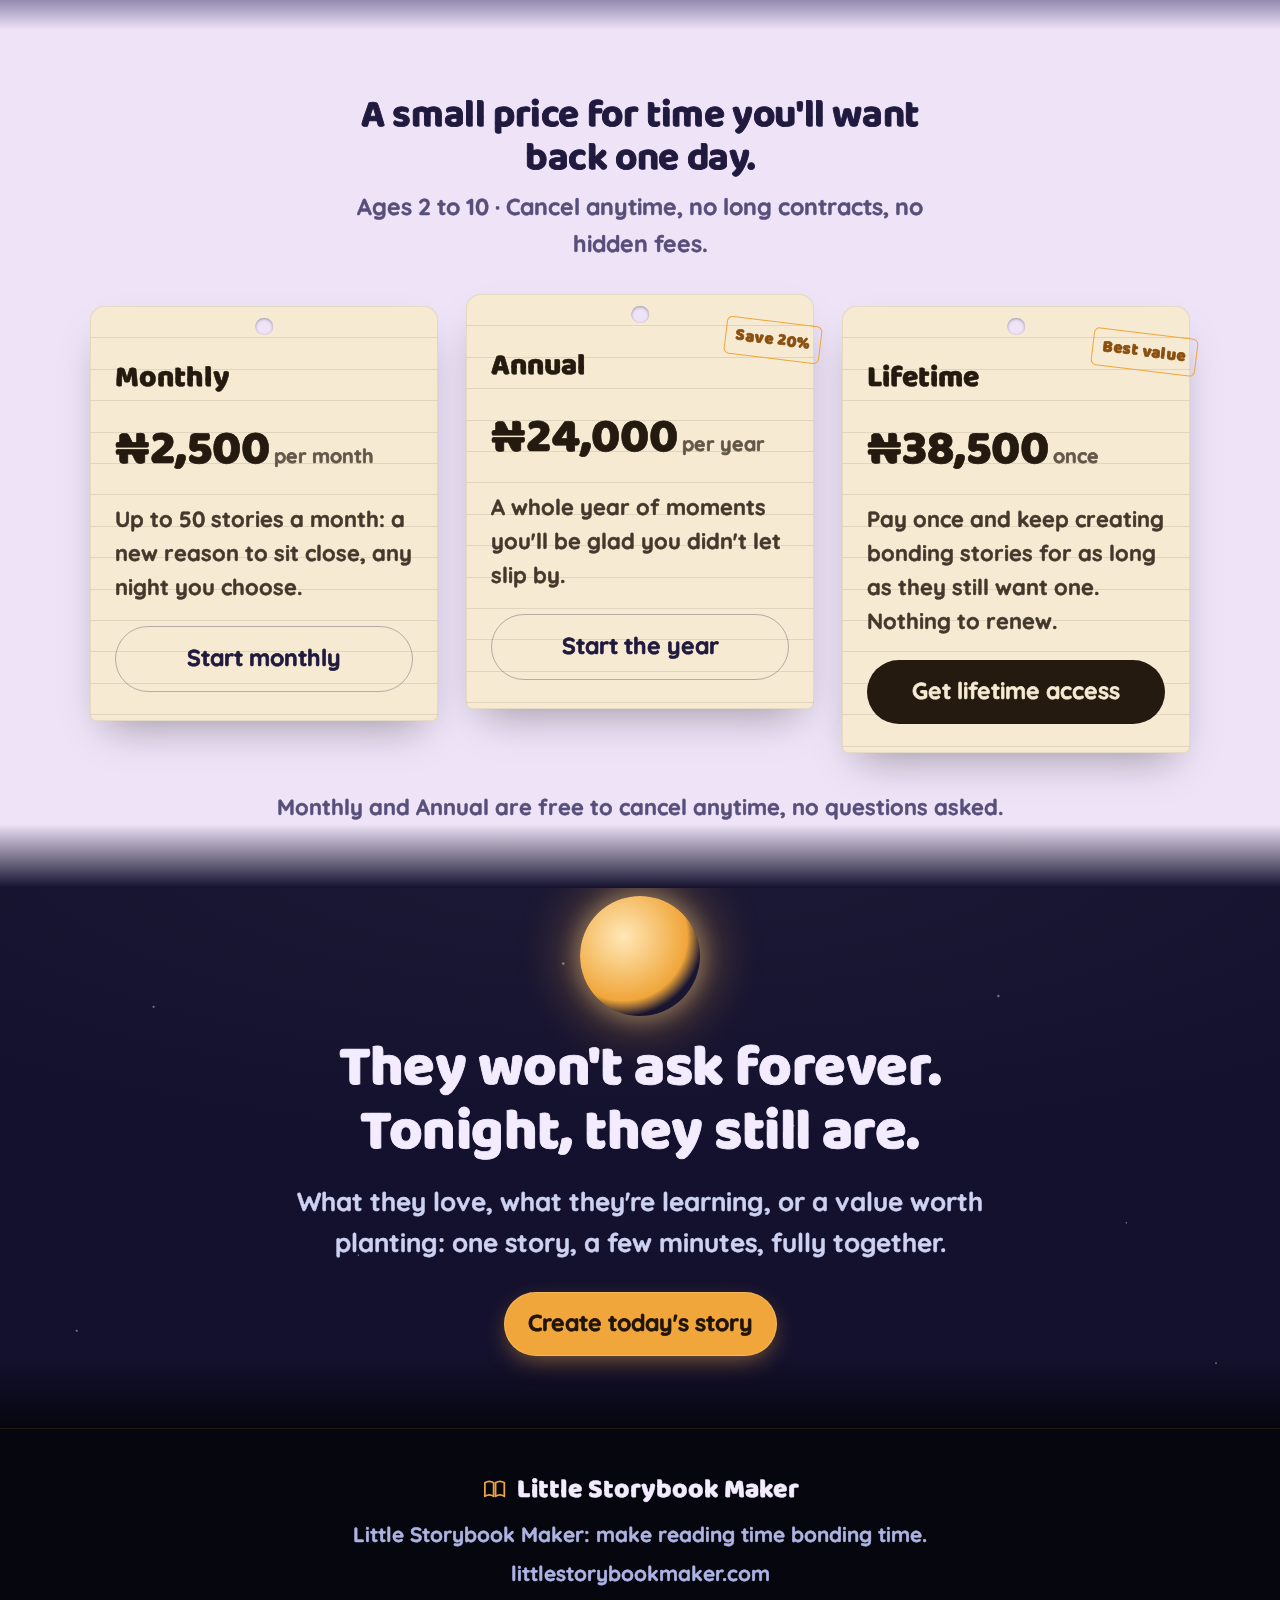
==== commit 72266ab7: "Apply claymorphic/storybook treatment to busy-moms.html + fix specificity bug Applies the same page-" ====
--- a/bonding-verbatim.html
+++ b/bonding-verbatim.html
@@ -29,7 +29,7 @@
 
   .narrative p, .quoteband p{ color:var(--clay-ink-soft); }
   .narrative .quote-line, .quoteband p{ color:var(--clay-ink); }
-  .narrative-signature .brand-name{ color:var(--clay-accent); }
+  .narrative-1 .narrative-signature .brand-name, .narrative-2 .narrative-signature .brand-name, .narrative-3 .narrative-signature .brand-name{ color:var(--clay-accent); }
   .narrative .accent{
     color:var(--clay-accent); font-weight:800;
     background-image:url("data:image/svg+xml,%3Csvg xmlns='http://www.w3.org/2000/svg' width='20' height='8' viewBox='0 0 20 8'%3E%3Cpath d='M0 4 Q5 0 10 4 T20 4' fill='none' stroke='%23a04a1a' stroke-width='2' stroke-linecap='round'/%3E%3C/svg%3E");
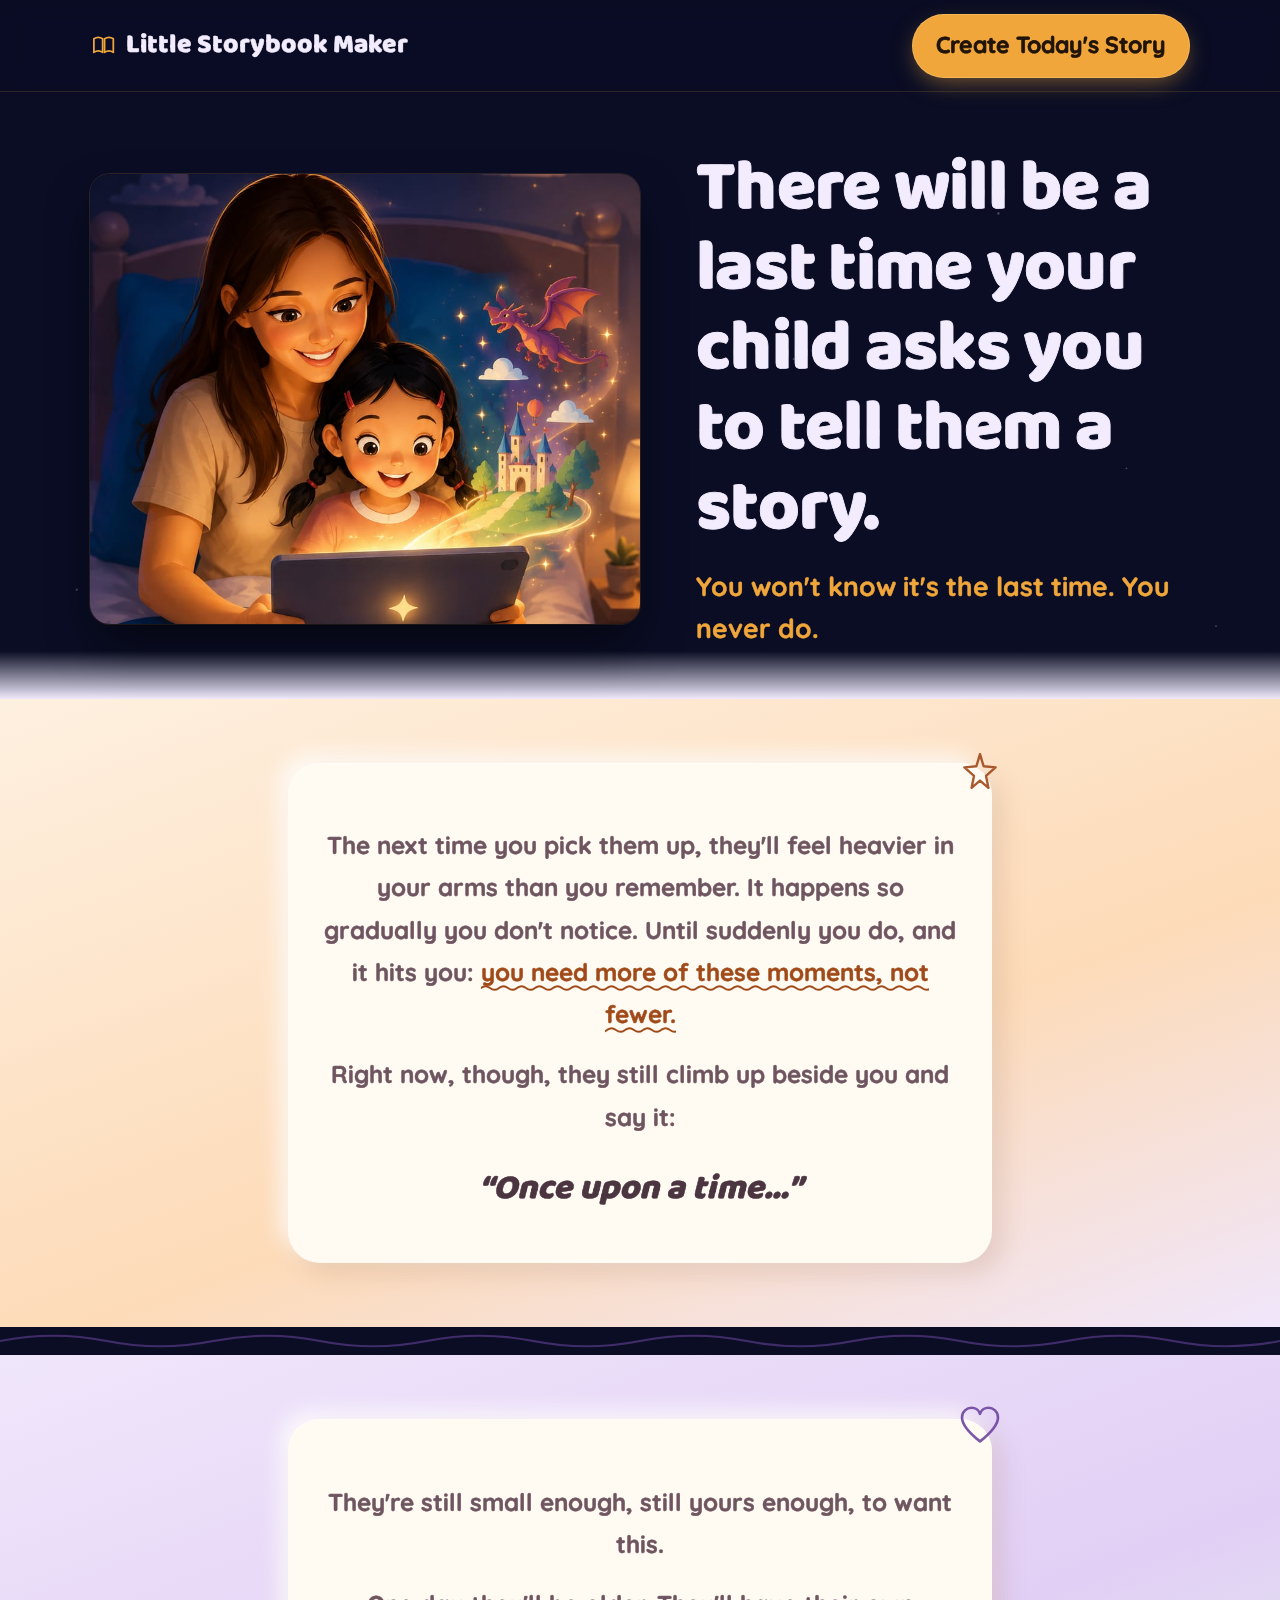
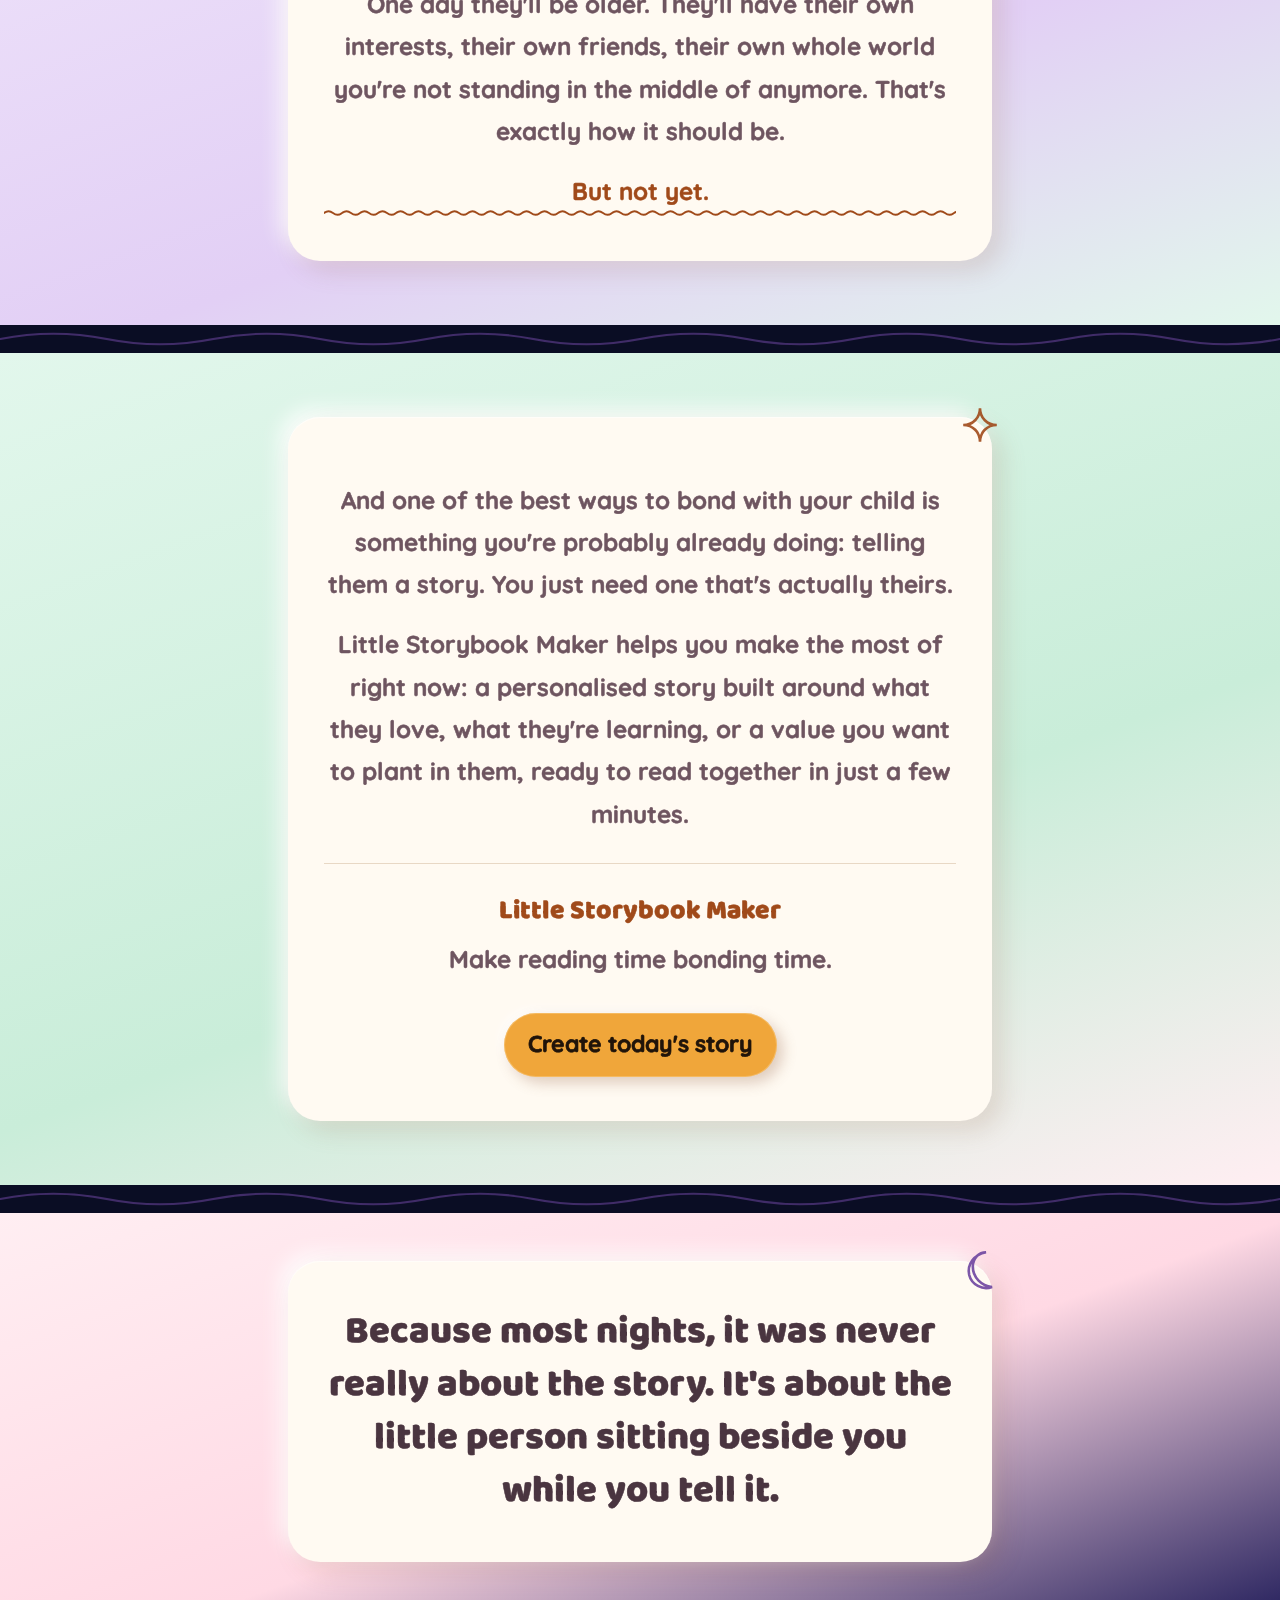
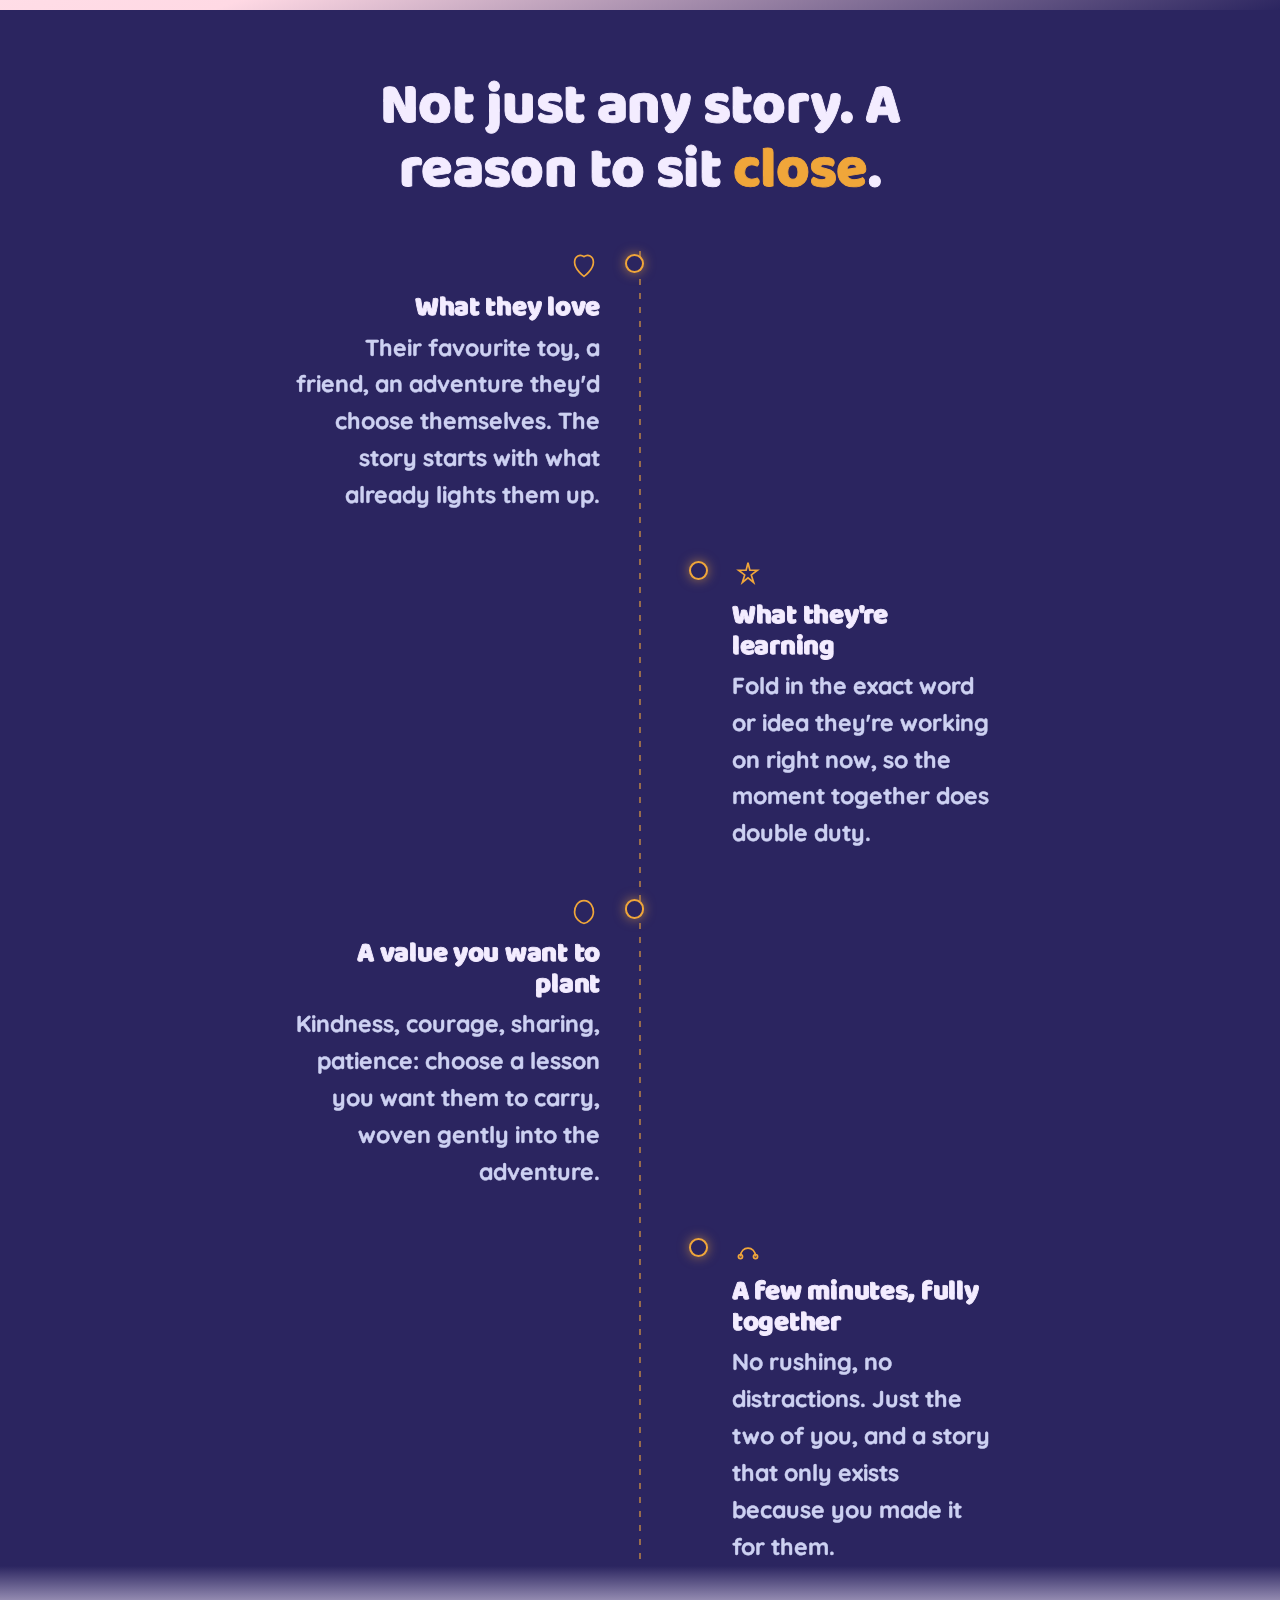
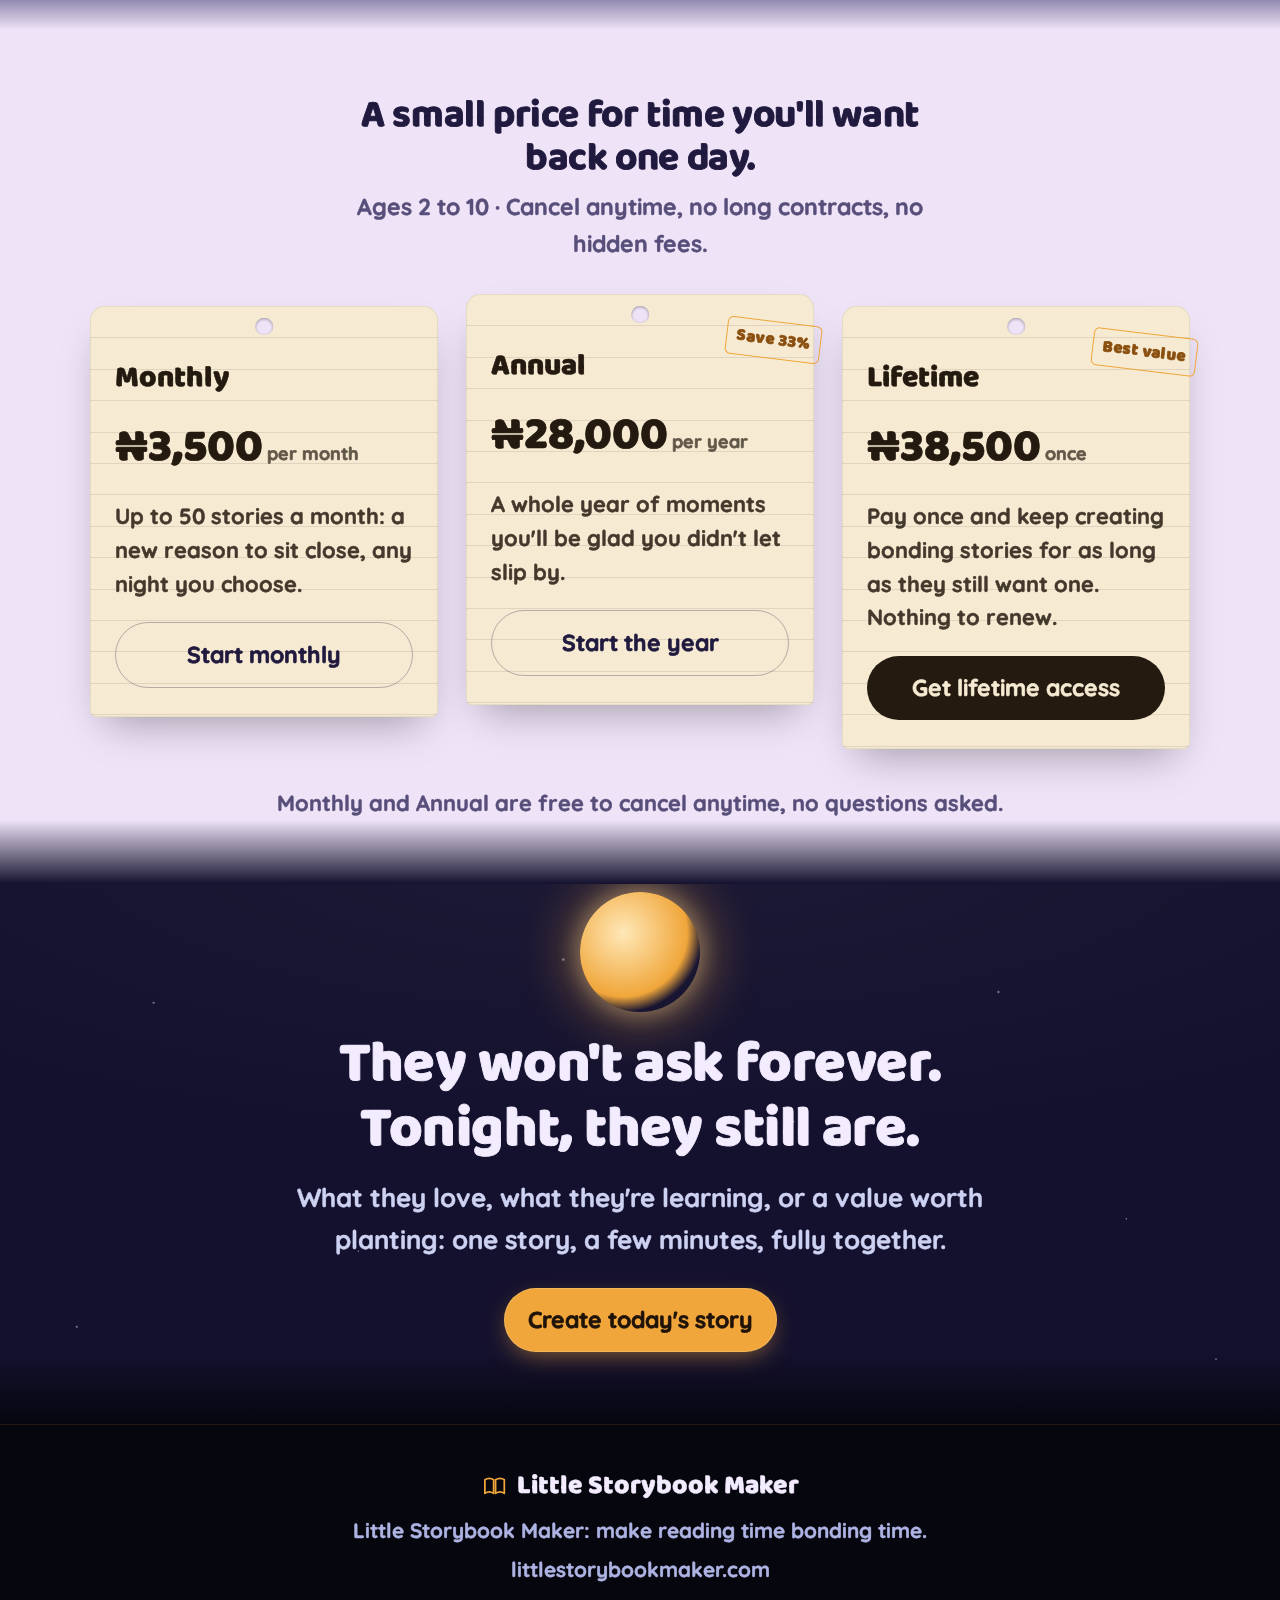
==== commit e53da027: "Update pricing on bonding-verbatim and busy-moms; fix price wrap site-wide Monthly 2,500 -> 3,500, A" ====
--- a/bonding-verbatim.html
+++ b/bonding-verbatim.html
@@ -179,14 +179,14 @@
     <div class="cardshelf" data-reveal>
       <div class="libcard">
         <div class="plan-name">Monthly</div>
-        <div class="plan-price">&#8358;2,500<span>per month</span></div>
+        <div class="plan-price">&#8358;3,500<span>per month</span></div>
         <p class="plan-body">Up to 50 stories a month: a new reason to sit close, any night you choose.</p>
         <a href="https://littlestorybookmaker.com/" class="btn btn-outline-ink btn-block">Start monthly</a>
       </div>
       <div class="libcard is-annual">
-        <span class="libcard-stamp">Save 20%</span>
+        <span class="libcard-stamp">Save 33%</span>
         <div class="plan-name">Annual</div>
-        <div class="plan-price">&#8358;24,000<span>per year</span></div>
+        <div class="plan-price">&#8358;28,000<span>per year</span></div>
         <p class="plan-body">A whole year of moments you'll be glad you didn't let slip by.</p>
         <a href="https://littlestorybookmaker.com/" class="btn btn-outline-ink btn-block">Start the year</a>
       </div>
--- a/assets/night-theme.css
+++ b/assets/night-theme.css
@@ -353,8 +353,15 @@
   padding:.3rem .6rem; border-radius:.35rem;
 }
 .plan-name{ font-family:var(--font-display); font-weight:800; font-size:1.872rem; margin-top:1rem; }
-.plan-price{ font-family:var(--font-display); font-weight:800; font-size:3.024rem; margin-top:.5rem; }
-.plan-price span{ font-family:var(--font-body); font-weight:800; font-size:1.224rem; opacity:.7; margin-left:.25rem; }
+.plan-price{ font-family:var(--font-display); font-weight:800; font-size:clamp(2.1rem, 8vw, 3.024rem); margin-top:.5rem; white-space:nowrap; }
+.plan-price span{ font-family:var(--font-body); font-weight:800; font-size:clamp(.95rem, 3vw, 1.224rem); opacity:.7; margin-left:.25rem; }
+@media (min-width:56rem){
+  .plan-price{ font-size:clamp(2.1rem, 3.6vw, 3.024rem); }
+  .plan-price span{ font-size:clamp(.95rem, 1.4vw, 1.224rem); }
+}
+@media (max-width:26rem){
+  .libcard{ padding-left:1.1rem; padding-right:1.1rem; }
+}
 .plan-body{ font-weight:700; font-size:1.368rem; margin-top:.85rem; line-height:1.55; opacity:.85; }
 .libcard .btn{ margin-top:1.35rem; }
 .libcard .btn-amber{ background:var(--paper-ink); color:var(--paper); box-shadow:none; }
